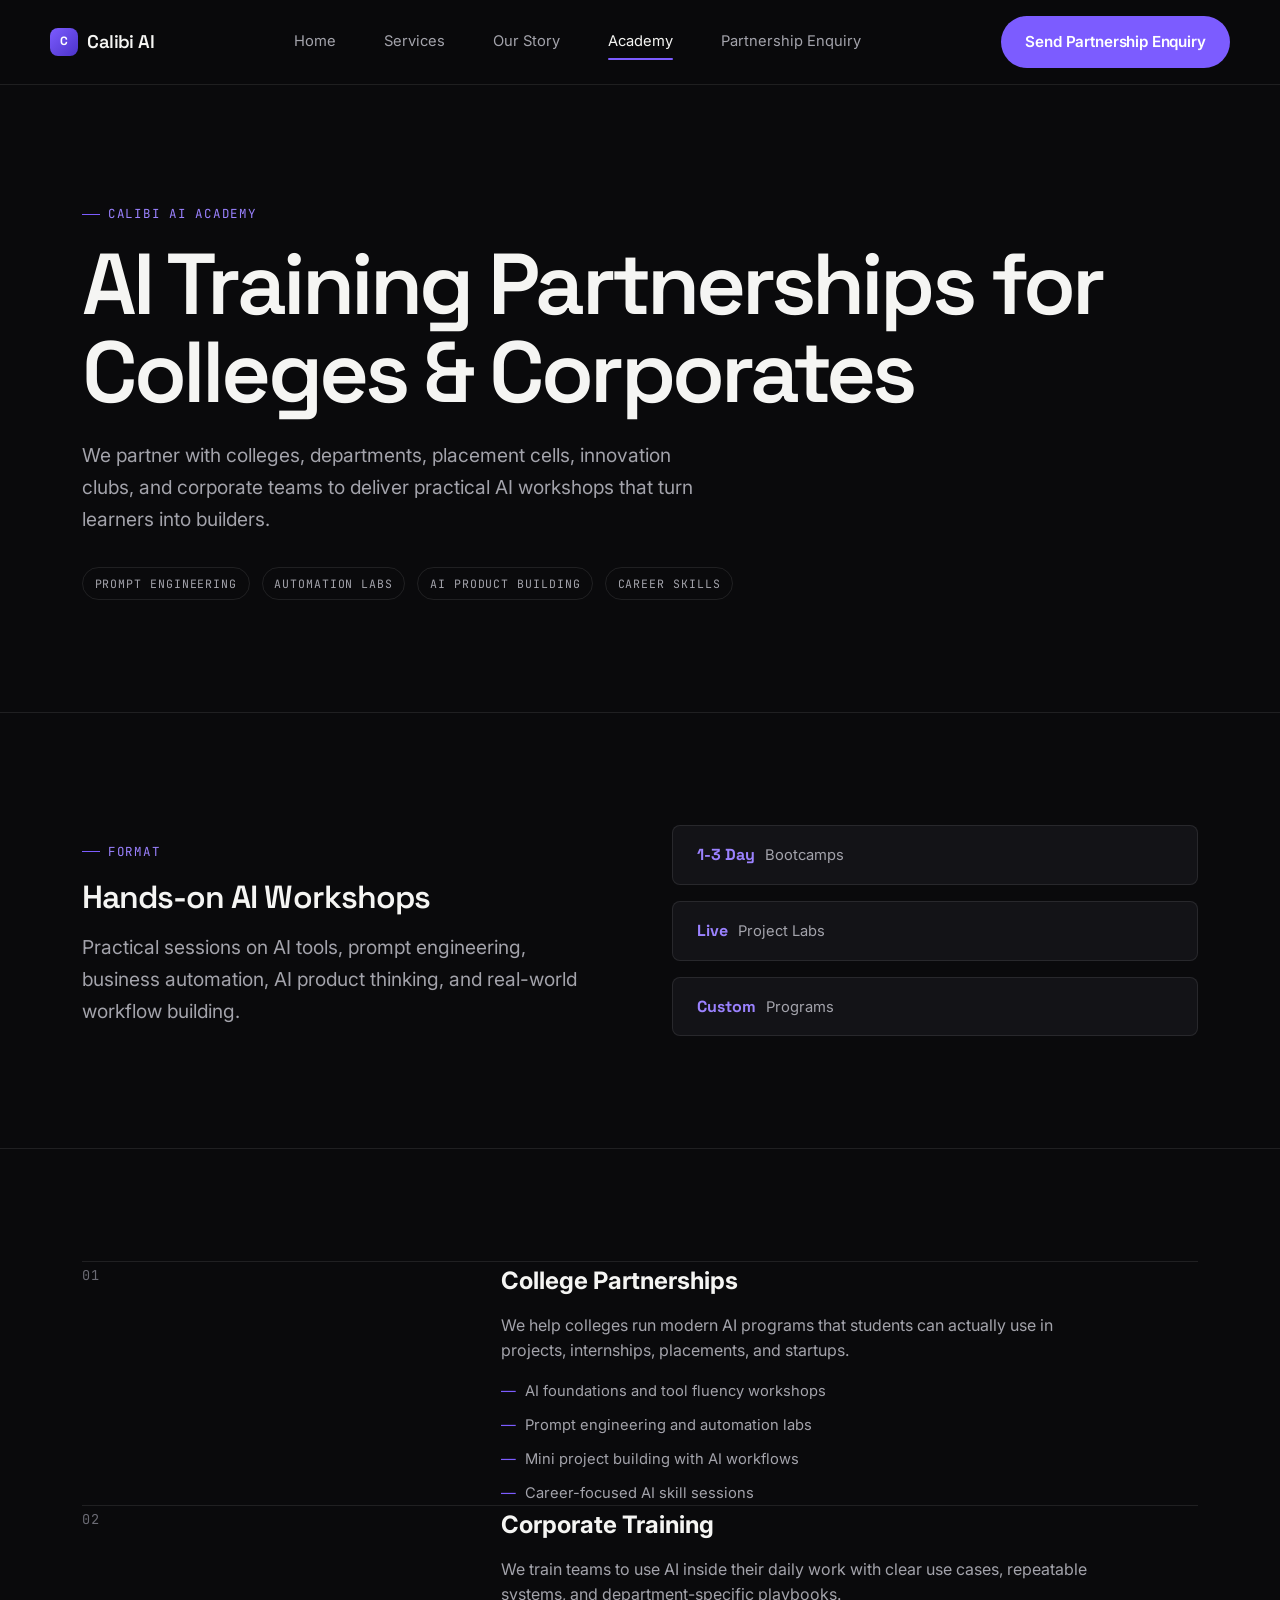
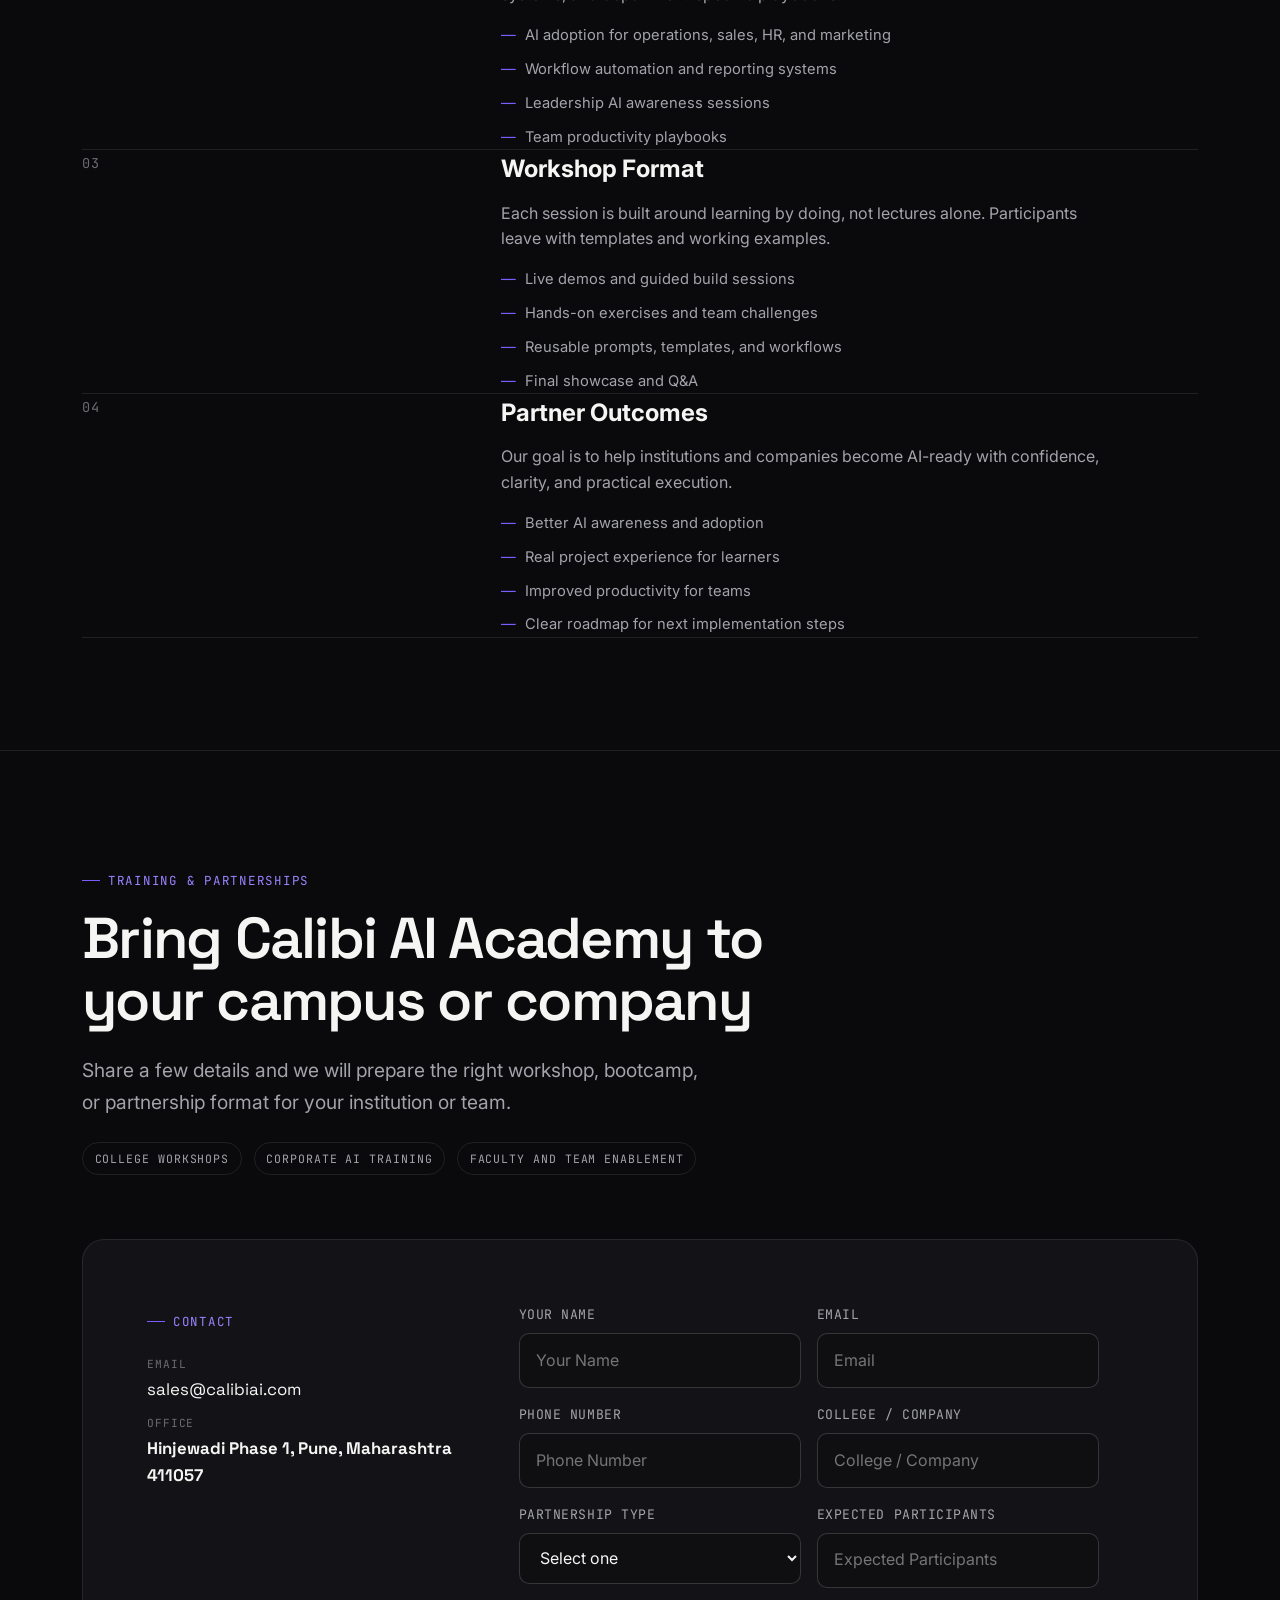
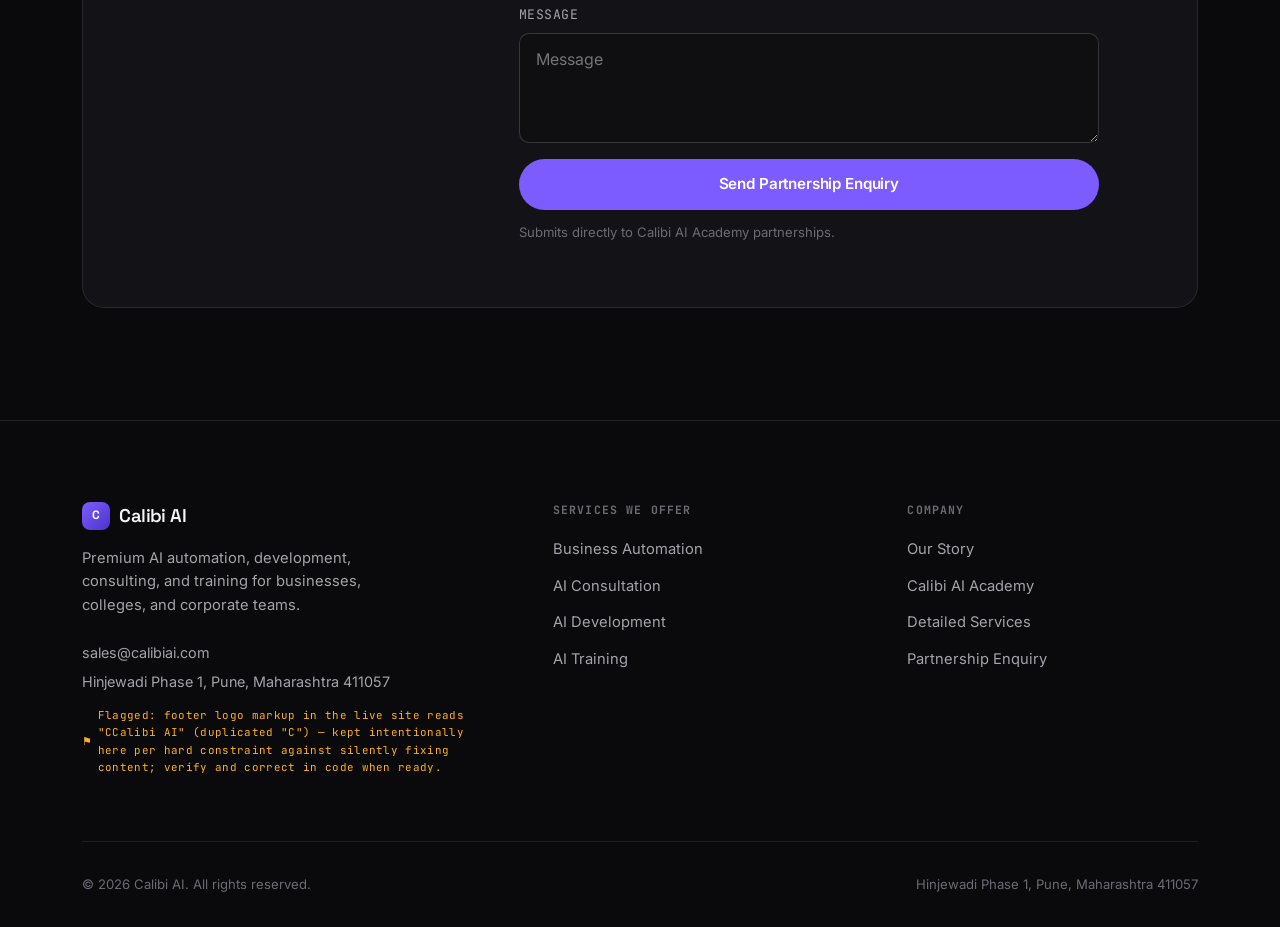
==== academy.html @ f29c5b3b "Redesign Calibi AI theme/UI (editorial 360labs-style visual system) - Full visual redesign across Ho" ====
<!DOCTYPE html>
<html lang="en">
<head>
<meta charset="UTF-8" />
<meta name="viewport" content="width=device-width, initial-scale=1.0" />
<title>Calibi AI Academy - AI Training &amp; Workshops</title>
<link rel="preconnect" href="https://fonts.googleapis.com">
<link href="https://fonts.googleapis.com/css2?family=Space+Grotesk:wght@500;600;700&family=Inter:wght@400;500;600;700&family=JetBrains+Mono:wght@400;500&display=swap" rel="stylesheet">
<link rel="stylesheet" href="assets/css/style.css" />
</head>
<body>

<header class="navbar">
  <div class="container navbar__inner">
    <a href="index.html" class="logo"><span class="logo__mark">C</span>Calibi AI</a>
    <nav class="nav-links">
      <a href="index.html">Home</a>
      <a href="services.html">Services</a>
      <a href="story.html">Our Story</a>
      <a href="academy.html" class="is-active">Academy</a>
      <a href="academy.html#academy-contact">Partnership Enquiry</a>
    </nav>
    <div class="navbar__actions">
      <a href="#academy-contact" class="btn btn-primary">Send Partnership Enquiry</a>
      <button class="nav-toggle" aria-label="Toggle menu"><span></span></button>
    </div>
  </div>
</header>

<main>

  <section class="hero container">
    <div class="eyebrow">Calibi AI Academy</div>
    <h1 class="display-xl reveal">AI Training Partnerships for Colleges &amp; Corporates</h1>
    <p class="lede hero__sub reveal">We partner with colleges, departments, placement cells, innovation clubs, and corporate teams to deliver practical AI workshops that turn learners into builders.</p>

    <div class="chip-row reveal" style="margin-top: var(--space-6);">
      <span class="chip">Prompt Engineering</span>
      <span class="chip">Automation Labs</span>
      <span class="chip">AI Product Building</span>
      <span class="chip">Career Skills</span>
    </div>
  </section>

  <section class="section section-border-top">
    <div class="container">
      <div class="workshop-feature reveal">
        <div>
          <div class="eyebrow">Format</div>
          <h2 class="display-md">Hands-on AI Workshops</h2>
          <p class="lede" style="margin-top: var(--space-4);">Practical sessions on AI tools, prompt engineering, business automation, AI product thinking, and real-world workflow building.</p>
        </div>
        <div class="format-chip-row">
          <div class="format-chip"><strong>1-3 Day</strong><span>Bootcamps</span></div>
          <div class="format-chip"><strong>Live</strong><span>Project Labs</span></div>
          <div class="format-chip"><strong>Custom</strong><span>Programs</span></div>
        </div>
      </div>
    </div>
  </section>

  <section class="section section-border-top">
    <div class="container">

      <div class="academy-section reveal">
        <div>
          <span class="num-label">01</span>
        </div>
        <div>
          <h3>College Partnerships</h3>
          <p class="intro">We help colleges run modern AI programs that students can actually use in projects, internships, placements, and startups.</p>
          <ul>
            <li>AI foundations and tool fluency workshops</li>
            <li>Prompt engineering and automation labs</li>
            <li>Mini project building with AI workflows</li>
            <li>Career-focused AI skill sessions</li>
          </ul>
        </div>
      </div>

      <div class="academy-section reveal">
        <div>
          <span class="num-label">02</span>
        </div>
        <div>
          <h3>Corporate Training</h3>
          <p class="intro">We train teams to use AI inside their daily work with clear use cases, repeatable systems, and department-specific playbooks.</p>
          <ul>
            <li>AI adoption for operations, sales, HR, and marketing</li>
            <li>Workflow automation and reporting systems</li>
            <li>Leadership AI awareness sessions</li>
            <li>Team productivity playbooks</li>
          </ul>
        </div>
      </div>

      <div class="academy-section reveal">
        <div>
          <span class="num-label">03</span>
        </div>
        <div>
          <h3>Workshop Format</h3>
          <p class="intro">Each session is built around learning by doing, not lectures alone. Participants leave with templates and working examples.</p>
          <ul>
            <li>Live demos and guided build sessions</li>
            <li>Hands-on exercises and team challenges</li>
            <li>Reusable prompts, templates, and workflows</li>
            <li>Final showcase and Q&amp;A</li>
          </ul>
        </div>
      </div>

      <div class="academy-section reveal">
        <div>
          <span class="num-label">04</span>
        </div>
        <div>
          <h3>Partner Outcomes</h3>
          <p class="intro">Our goal is to help institutions and companies become AI-ready with confidence, clarity, and practical execution.</p>
          <ul>
            <li>Better AI awareness and adoption</li>
            <li>Real project experience for learners</li>
            <li>Improved productivity for teams</li>
            <li>Clear roadmap for next implementation steps</li>
          </ul>
        </div>
      </div>

    </div>
  </section>

  <section class="section section-border-top" id="academy-contact">
    <div class="container">
      <div class="section-head reveal">
        <div class="eyebrow">Training &amp; Partnerships</div>
        <h2 class="display-lg">Bring Calibi AI Academy to your campus or company</h2>
        <p class="lede">Share a few details and we will prepare the right workshop, bootcamp, or partnership format for your institution or team.</p>
        <div class="chip-row" style="margin-top: var(--space-5);">
          <span class="chip">College workshops</span>
          <span class="chip">Corporate AI training</span>
          <span class="chip">Faculty and team enablement</span>
        </div>
      </div>

      <div class="academy-cta reveal">
        <div class="academy-cta__info">
          <div class="eyebrow" style="margin-bottom: 0;">Contact</div>
          <div class="contact-line">
            <div>
              <span class="label">Email</span>
              <a href="mailto:sales@calibiai.com">sales@calibiai.com</a>
            </div>
            <div>
              <span class="label">Office</span>
              <strong>Hinjewadi Phase 1, Pune, Maharashtra 411057</strong>
            </div>
          </div>
        </div>

        <form class="academy-form" onsubmit="return false;">
          <div class="form-grid">
            <div class="form-field">
              <label for="af-name">Your Name</label>
              <input id="af-name" type="text" name="name" placeholder="Your Name" required />
            </div>
            <div class="form-field">
              <label for="af-email">Email</label>
              <input id="af-email" type="email" name="email" placeholder="Email" required />
            </div>
          </div>
          <div class="form-grid">
            <div class="form-field">
              <label for="af-phone">Phone Number</label>
              <input id="af-phone" type="tel" name="phone" placeholder="Phone Number" />
            </div>
            <div class="form-field">
              <label for="af-org">College / Company</label>
              <input id="af-org" type="text" name="organization" placeholder="College / Company" />
            </div>
          </div>
          <div class="form-grid">
            <div class="form-field">
              <label for="af-type">Partnership Type</label>
              <select id="af-type" name="partnership_type">
                <option value="">Select one</option>
                <option value="college_ai_workshop">College AI Workshop</option>
                <option value="corporate_ai_training">Corporate AI Training</option>
                <option value="bootcamp_partnership">Bootcamp Partnership</option>
                <option value="custom_ai_program">Custom AI Program</option>
              </select>
            </div>
            <div class="form-field">
              <label for="af-participants">Expected Participants</label>
              <input id="af-participants" type="text" name="expected_participants" placeholder="Expected Participants" />
            </div>
          </div>
          <div class="form-field">
            <label for="af-message">Message</label>
            <textarea id="af-message" name="message" placeholder="Message"></textarea>
          </div>

          <button type="submit" class="btn btn-primary btn-block">Send Partnership Enquiry</button>
          <p class="form-helper">Submits directly to Calibi AI Academy partnerships.</p>
        </form>
      </div>
    </div>
  </section>

</main>

<footer class="site-footer">
  <div class="container">
    <div class="footer-grid">
      <div class="footer-brand">
        <a href="index.html" class="logo"><span class="logo__mark">C</span>Calibi AI</a>
        <p>Premium AI automation, development, consulting, and training for businesses, colleges, and corporate teams.</p>
        <a class="contact-item" href="mailto:sales@calibiai.com">sales@calibiai.com</a>
        <span class="contact-item">Hinjewadi Phase 1, Pune, Maharashtra 411057</span>
        <div class="editorial-flag">Flagged: footer logo markup in the live site reads "CCalibi AI" (duplicated "C") — kept intentionally here per hard constraint against silently fixing content; verify and correct in code when ready.</div>
      </div>

      <div class="footer-col">
        <h4>Services We Offer</h4>
        <ul>
          <li><a href="services.html">Business Automation</a></li>
          <li><a href="services.html">AI Consultation</a></li>
          <li><a href="services.html">AI Development</a></li>
          <li><a href="academy.html">AI Training</a></li>
        </ul>
      </div>

      <div class="footer-col">
        <h4>Company</h4>
        <ul>
          <li><a href="story.html">Our Story</a></li>
          <li><a href="academy.html">Calibi AI Academy</a></li>
          <li><a href="services.html">Detailed Services</a></li>
          <li><a href="academy.html#academy-contact">Partnership Enquiry</a></li>
        </ul>
      </div>
    </div>

    <div class="footer-bottom">
      <span>© 2026 Calibi AI. All rights reserved.</span>
      <span>Hinjewadi Phase 1, Pune, Maharashtra 411057</span>
    </div>
  </div>
</footer>

<script src="assets/js/main.js"></script>
</body>
</html>
---- assets/css/style.css ----
/* =====================================================================
   CALIBI AI — DESIGN SYSTEM
   Editorial / numbered-label / mono-tag theme inspired by 360labs.ai
   Palette: near-black neutral base + ONE accent (electric violet)
   ===================================================================== */

/* ---------- Design tokens ---------- */
:root {
  /* Neutral base */
  --bg: #0a0a0c;
  --bg-soft: #0f0f12;
  --surface: #131317;
  --surface-2: #17171c;
  --border: rgba(255, 255, 255, 0.09);
  --border-strong: rgba(255, 255, 255, 0.16);

  --text: #f5f5f3;
  --text-dim: #a3a3ab;
  --text-faint: #6b6b74;

  /* Single accent, used sparingly */
  --accent: #7c5cff;
  --accent-strong: #9b82ff;
  --accent-soft: rgba(124, 92, 255, 0.14);
  --accent-ring: rgba(124, 92, 255, 0.35);

  --danger-flag: #ffb020; /* used ONLY for editorial "flag" notices, not brand UI */

  /* Type */
  --font-display: "Space Grotesk", "Inter", system-ui, sans-serif;
  --font-body: "Inter", system-ui, -apple-system, sans-serif;
  --font-mono: "JetBrains Mono", "SFMono-Regular", Menlo, monospace;

  --fs-display-xl: clamp(2.6rem, 3.2rem + 3vw, 5.4rem);
  --fs-display-lg: clamp(2.1rem, 2rem + 2.4vw, 3.6rem);
  --fs-display-md: clamp(1.5rem, 1.4rem + 1vw, 2rem);
  --fs-lg: 1.2rem;
  --fs-body: 1rem;
  --fs-sm: 0.9rem;
  --fs-xs: 0.78rem;

  --tracking-tight: -0.03em;
  --tracking-tighter: -0.045em;

  /* Spacing */
  --space-1: 0.25rem;
  --space-2: 0.5rem;
  --space-3: 0.75rem;
  --space-4: 1rem;
  --space-5: 1.5rem;
  --space-6: 2rem;
  --space-8: 3rem;
  --space-10: 4rem;
  --space-12: 5rem;
  --space-16: 7rem;

  --radius-sm: 8px;
  --radius-md: 14px;
  --radius-lg: 22px;

  --container: 1180px;

  --ease: cubic-bezier(0.16, 1, 0.3, 1);
}

/* ---------- Reset ---------- */
*, *::before, *::after { box-sizing: border-box; }
html { scroll-behavior: smooth; }
body {
  margin: 0;
  background: var(--bg);
  color: var(--text);
  font-family: var(--font-body);
  font-size: var(--fs-body);
  line-height: 1.6;
  -webkit-font-smoothing: antialiased;
  overflow-x: hidden;
}
img { max-width: 100%; display: block; }
a { color: inherit; text-decoration: none; }
ul { margin: 0; padding: 0; list-style: none; }
h1, h2, h3, h4, p { margin: 0; }
button { font: inherit; cursor: pointer; background: none; border: none; color: inherit; }
input, select, textarea { font: inherit; color: inherit; }

/* subtle background grid texture, restrained */
body {
  background-image:
    radial-gradient(ellipse 900px 500px at 50% -10%, rgba(124, 92, 255, 0.10), transparent 60%),
    linear-gradient(var(--bg), var(--bg));
  background-repeat: no-repeat;
}

::selection { background: var(--accent); color: #fff; }

/* ---------- Layout helpers ---------- */
.container {
  max-width: var(--container);
  margin: 0 auto;
  padding: 0 var(--space-6);
}
@media (max-width: 640px) {
  .container { padding: 0 var(--space-4); }
}

.section { padding: var(--space-16) 0; position: relative; }
.section--tight { padding: var(--space-12) 0; }
.section-border-top { border-top: 1px solid var(--border); }

.section-head { max-width: 720px; margin-bottom: var(--space-10); }
.section-head--center { margin-left: auto; margin-right: auto; text-align: center; }

.eyebrow {
  display: inline-flex;
  align-items: center;
  gap: var(--space-2);
  font-family: var(--font-mono);
  font-size: var(--fs-xs);
  text-transform: uppercase;
  letter-spacing: 0.14em;
  color: var(--accent-strong);
  margin-bottom: var(--space-4);
}
.eyebrow::before {
  content: "";
  width: 18px;
  height: 1px;
  background: var(--accent);
  display: inline-block;
}

h1.display, .display-xl {
  font-family: var(--font-display);
  font-weight: 600;
  font-size: var(--fs-display-xl);
  line-height: 1.02;
  letter-spacing: var(--tracking-tighter);
}
h2.display, .display-lg {
  font-family: var(--font-display);
  font-weight: 600;
  font-size: var(--fs-display-lg);
  line-height: 1.08;
  letter-spacing: var(--tracking-tight);
}
h3.display-md, .display-md {
  font-family: var(--font-display);
  font-weight: 600;
  font-size: var(--fs-display-md);
  line-height: 1.2;
  letter-spacing: var(--tracking-tight);
}
.lede {
  font-size: var(--fs-lg);
  color: var(--text-dim);
  margin-top: var(--space-5);
  max-width: 620px;
  line-height: 1.65;
}

/* ---------- Tag pills (uppercase mono, 360Labs-style) ---------- */
.pill {
  display: inline-flex;
  align-items: center;
  gap: var(--space-2);
  font-family: var(--font-mono);
  font-size: 0.72rem;
  letter-spacing: 0.1em;
  text-transform: uppercase;
  color: var(--text-dim);
  border: 1px solid var(--border-strong);
  background: var(--surface);
  padding: 0.4em 0.8em;
  border-radius: 999px;
  white-space: nowrap;
}
.pill--accent { color: var(--accent-strong); border-color: var(--accent-ring); background: var(--accent-soft); }

.chip-row { display: flex; flex-wrap: wrap; gap: var(--space-3); }
.chip {
  font-family: var(--font-mono);
  font-size: 0.72rem;
  text-transform: uppercase;
  letter-spacing: 0.08em;
  color: var(--text-dim);
  border: 1px solid var(--border);
  border-radius: 999px;
  padding: 0.55em 1em;
}

/* status badge, 360Labs "live" / "development" style — reused for availability & outcomes */
.status {
  display: inline-flex;
  align-items: center;
  gap: 0.4em;
  font-family: var(--font-mono);
  font-size: 0.68rem;
  text-transform: uppercase;
  letter-spacing: 0.1em;
  color: var(--text-dim);
}
.status::before {
  content: "";
  width: 6px;
  height: 6px;
  border-radius: 50%;
  background: var(--accent);
  box-shadow: 0 0 0 3px var(--accent-soft);
}

/* numbered labels 01 / 02 / 03 */
.num-label {
  font-family: var(--font-mono);
  font-size: 0.85rem;
  letter-spacing: 0.06em;
  color: var(--text-faint);
}
.num-big {
  font-family: var(--font-display);
  font-size: clamp(2.4rem, 2rem + 2vw, 3.6rem);
  font-weight: 600;
  color: transparent;
  -webkit-text-stroke: 1.5px var(--border-strong);
  line-height: 1;
}

/* ---------- Buttons ---------- */
.btn {
  display: inline-flex;
  align-items: center;
  justify-content: center;
  gap: var(--space-2);
  padding: 0.9em 1.6em;
  border-radius: 999px;
  font-weight: 600;
  font-size: 0.95rem;
  letter-spacing: -0.01em;
  transition: transform 0.25s var(--ease), background 0.25s var(--ease), border-color 0.25s var(--ease), color 0.25s var(--ease);
  white-space: nowrap;
}
.btn-primary {
  background: var(--accent);
  color: #ffffff;
}
.btn-primary:hover { background: var(--accent-strong); transform: translateY(-2px); }
.btn-secondary {
  background: transparent;
  color: var(--text);
  border: 1px solid var(--border-strong);
}
.btn-secondary:hover { border-color: var(--accent); color: var(--accent-strong); transform: translateY(-2px); }
.btn-ghost { color: var(--accent-strong); font-size: 0.9rem; }
.btn-ghost:hover { color: var(--accent); }
.btn-block { width: 100%; }
.btn-row { display: flex; flex-wrap: wrap; gap: var(--space-4); align-items: center; }

/* ---------- Navigation ---------- */
.navbar {
  position: sticky;
  top: 0;
  z-index: 100;
  background: rgba(10, 10, 12, 0.72);
  backdrop-filter: blur(14px) saturate(140%);
  border-bottom: 1px solid var(--border);
}
.navbar__inner {
  display: flex;
  align-items: center;
  justify-content: space-between;
  padding: var(--space-4) 0;
}
.logo {
  font-family: var(--font-display);
  font-weight: 600;
  font-size: 1.15rem;
  letter-spacing: var(--tracking-tight);
  display: flex;
  align-items: center;
  gap: 0.5em;
}
.logo__mark {
  width: 28px;
  height: 28px;
  border-radius: 8px;
  background: linear-gradient(135deg, var(--accent), #4c33c9);
  display: inline-flex;
  align-items: center;
  justify-content: center;
  font-size: 0.75rem;
  color: #fff;
  font-weight: 700;
}
.nav-links {
  display: flex;
  align-items: center;
  gap: var(--space-8);
}
.nav-links a {
  font-size: 0.92rem;
  color: var(--text-dim);
  transition: color 0.2s var(--ease);
  position: relative;
}
.nav-links a:hover, .nav-links a.is-active { color: var(--text); }
.nav-links a.is-active::after {
  content: "";
  position: absolute;
  left: 0; right: 0; bottom: -6px;
  height: 2px;
  background: var(--accent);
  border-radius: 2px;
}
.navbar__actions { display: flex; align-items: center; gap: var(--space-5); }
.nav-toggle {
  display: none;
  width: 40px; height: 40px;
  border: 1px solid var(--border-strong);
  border-radius: 10px;
  align-items: center;
  justify-content: center;
}
.nav-toggle span {
  display: block;
  width: 16px; height: 1.5px;
  background: var(--text);
  position: relative;
}
.nav-toggle span::before, .nav-toggle span::after {
  content: "";
  position: absolute;
  left: 0;
  width: 16px; height: 1.5px;
  background: var(--text);
}
.nav-toggle span::before { top: -5px; }
.nav-toggle span::after { top: 5px; }

@media (max-width: 860px) {
  .nav-links { position: fixed; inset: 64px 0 0 0; flex-direction: column; justify-content: flex-start; padding: var(--space-10) var(--space-6); background: var(--bg); gap: var(--space-6); transform: translateY(-8px); opacity: 0; pointer-events: none; transition: opacity 0.25s var(--ease), transform 0.25s var(--ease); }
  .nav-links a { font-size: 1.4rem; color: var(--text); }
  body.nav-open .nav-links { opacity: 1; pointer-events: auto; transform: translateY(0); }
  .nav-toggle { display: inline-flex; }
  .navbar__actions .btn-primary { padding: 0.7em 1.1em; font-size: 0.85rem; }
}

/* ---------- Trust bar ---------- */
.trust-bar {
  display: flex;
  flex-wrap: wrap;
  align-items: center;
  gap: var(--space-8);
  padding-top: var(--space-8);
  margin-top: var(--space-8);
  border-top: 1px solid var(--border);
}
.trust-bar__label {
  font-family: var(--font-mono);
  font-size: var(--fs-xs);
  letter-spacing: 0.14em;
  text-transform: uppercase;
  color: var(--text-faint);
}
.trust-bar__logos { display: flex; flex-wrap: wrap; gap: var(--space-8); }
.trust-bar__logos span {
  font-family: var(--font-display);
  font-weight: 600;
  font-size: 1.05rem;
  color: var(--text-dim);
  letter-spacing: var(--tracking-tight);
}

/* ---------- Hero ---------- */
.hero { padding-top: var(--space-16); padding-bottom: var(--space-16); }
.hero__cta { margin-top: var(--space-8); }
.hero__sub { max-width: 640px; }

/* ---------- Grid ---------- */
.grid { display: grid; gap: var(--space-6); }
.grid-2 { grid-template-columns: repeat(2, 1fr); }
.grid-3 { grid-template-columns: repeat(3, 1fr); }
.grid-4 { grid-template-columns: repeat(4, 1fr); }
@media (max-width: 960px) { .grid-3, .grid-4 { grid-template-columns: repeat(2, 1fr); } }
@media (max-width: 640px) { .grid-2, .grid-3, .grid-4 { grid-template-columns: 1fr; } }

/* ---------- Cards ---------- */
.card {
  background: var(--surface);
  border: 1px solid var(--border);
  border-radius: var(--radius-md);
  padding: var(--space-6);
  transition: border-color 0.3s var(--ease), transform 0.3s var(--ease), background 0.3s var(--ease);
}
.card:hover { border-color: var(--border-strong); transform: translateY(-4px); background: var(--surface-2); }

/* Service card */
.service-card {
  position: relative;
  display: flex;
  flex-direction: column;
  gap: var(--space-4);
}
.service-card__top { display: flex; align-items: flex-start; justify-content: space-between; gap: var(--space-3); }
.service-card__index { font-family: var(--font-mono); font-size: 0.8rem; color: var(--text-faint); }
.service-card__icon {
  width: 44px; height: 44px;
  border-radius: 12px;
  display: flex; align-items: center; justify-content: center;
  background: var(--accent-soft);
  color: var(--accent-strong);
  margin-bottom: var(--space-2);
}
.service-card__icon svg { width: 22px; height: 22px; }
.service-card h3 { font-size: 1.3rem; }
.service-card p.desc { color: var(--text-dim); font-size: 0.95rem; }
.service-card__features { display: flex; flex-direction: column; gap: 0.5em; margin-top: var(--space-2); }
.service-card__features li {
  font-size: 0.88rem;
  color: var(--text-dim);
  display: flex;
  align-items: center;
  gap: 0.6em;
}
.service-card__features li::before {
  content: "";
  width: 5px; height: 5px;
  border-radius: 50%;
  background: var(--accent);
  flex: none;
}
.service-card__stat {
  margin-top: auto;
  padding-top: var(--space-4);
  border-top: 1px solid var(--border);
  font-family: var(--font-display);
  font-weight: 600;
  font-size: 1.05rem;
  color: var(--text);
}
.stat-number { color: var(--accent-strong); font-variant-numeric: tabular-nums; }

/* Case study card */
.case-card {
  min-width: 340px;
  scroll-snap-align: start;
  display: flex;
  flex-direction: column;
  gap: var(--space-5);
}
.case-card__head { display: flex; align-items: flex-start; justify-content: space-between; gap: var(--space-3); }
.case-card__meta h3 { font-size: 1.3rem; margin-bottom: 0.3em; }
.case-card__meta .industry { color: var(--text-dim); font-size: 0.9rem; }
.case-card__block { display: flex; flex-direction: column; gap: 0.3em; }
.case-card__block .label {
  font-family: var(--font-mono);
  font-size: 0.68rem;
  letter-spacing: 0.1em;
  color: var(--text-faint);
}
.case-card__block p { font-size: 0.92rem; color: var(--text-dim); }
.case-card__quote {
  font-family: var(--font-display);
  font-size: 1.05rem;
  line-height: 1.5;
  color: var(--text);
  border-left: 2px solid var(--accent);
  padding-left: var(--space-4);
}
.case-card__author { font-size: 0.85rem; color: var(--text-dim); }
.case-card__metrics { display: grid; grid-template-columns: repeat(3, 1fr); gap: var(--space-3); margin-top: var(--space-2); }
.metric { border-top: 1px solid var(--border); padding-top: var(--space-3); }
.metric .m-label { font-family: var(--font-mono); font-size: 0.65rem; letter-spacing: 0.08em; text-transform: uppercase; color: var(--text-faint); display: block; margin-bottom: 0.5em; }
.metric .m-values { display: flex; align-items: baseline; gap: 0.5em; font-size: 0.85rem; }
.metric .m-before { color: var(--text-faint); text-decoration: line-through; }
.metric .m-after { color: var(--accent-strong); font-weight: 600; font-family: var(--font-display); }

.case-card__footer { display: flex; align-items: center; justify-content: space-between; margin-top: auto; padding-top: var(--space-3); }

/* Carousel */
.carousel-wrap { position: relative; }
.carousel-track {
  display: flex;
  gap: var(--space-6);
  overflow-x: auto;
  scroll-snap-type: x mandatory;
  padding-bottom: var(--space-4);
  scrollbar-width: none;
}
.carousel-track::-webkit-scrollbar { display: none; }
.carousel-controls { display: flex; gap: var(--space-3); justify-content: flex-end; margin-top: var(--space-5); }
.carousel-btn {
  width: 44px; height: 44px;
  border-radius: 50%;
  border: 1px solid var(--border-strong);
  display: flex; align-items: center; justify-content: center;
  transition: border-color 0.25s var(--ease), color 0.25s var(--ease), transform 0.2s var(--ease);
  color: var(--text-dim);
}
.carousel-btn:hover { border-color: var(--accent); color: var(--accent-strong); transform: translateY(-2px); }
.carousel-btn svg { width: 18px; height: 18px; }

/* ---------- Process (numbered steps) ---------- */
.process-list { display: flex; flex-direction: column; }
.process-step {
  display: grid;
  grid-template-columns: 120px 1fr;
  gap: var(--space-8);
  padding: var(--space-10) 0;
  border-top: 1px solid var(--border);
}
.process-step:last-child { border-bottom: 1px solid var(--border); }
.process-step__num { font-family: var(--font-mono); }
.process-step__num .big { display: block; font-family: var(--font-display); font-size: 3rem; font-weight: 600; color: transparent; -webkit-text-stroke: 1.5px var(--border-strong); line-height: 1; }
.process-step__body h3 { font-size: 1.6rem; }
.process-step__subtitle { color: var(--accent-strong); font-size: 0.95rem; margin-top: 0.3em; font-family: var(--font-mono); text-transform: uppercase; letter-spacing: 0.06em; }
.process-step__desc { color: var(--text-dim); margin-top: var(--space-3); max-width: 620px; }
.process-step__bullets { margin-top: var(--space-4); display: flex; flex-direction: column; gap: 0.6em; max-width: 620px; }
.process-step__bullets li { color: var(--text-dim); font-size: 0.92rem; display: flex; gap: 0.6em; }
.process-step__bullets li::before { content: "—"; color: var(--accent); flex: none; }
.process-step__duration {
  margin-top: var(--space-5);
  display: inline-flex; align-items: center; gap: 0.5em;
  font-family: var(--font-mono); font-size: 0.78rem; letter-spacing: 0.06em; text-transform: uppercase;
  color: var(--text-faint);
}
.process-step__duration strong { color: var(--text); font-family: var(--font-body); text-transform: none; letter-spacing: normal; }

@media (max-width: 720px) {
  .process-step { grid-template-columns: 1fr; gap: var(--space-4); }
}

/* mini process (services page 3-step) */
.mini-process { display: grid; grid-template-columns: repeat(3, 1fr); gap: var(--space-6); }
@media (max-width: 780px) { .mini-process { grid-template-columns: 1fr; } }
.mini-step { border: 1px solid var(--border); border-radius: var(--radius-md); padding: var(--space-6); background: var(--surface); }
.mini-step .num-label { display: block; margin-bottom: var(--space-4); }
.mini-step h3 { font-size: 1.2rem; margin-bottom: var(--space-2); }
.mini-step p { color: var(--text-dim); font-size: 0.92rem; }

/* ---------- Consultation CTA block ---------- */
.cta-block {
  border: 1px solid var(--border);
  border-radius: var(--radius-lg);
  padding: var(--space-10);
  background: radial-gradient(ellipse 600px 300px at 20% 0%, var(--accent-soft), transparent 70%), var(--surface);
}
.cta-block__chips { display: grid; grid-template-columns: repeat(3, 1fr); gap: var(--space-5); margin-top: var(--space-8); }
@media (max-width: 780px) { .cta-block__chips { grid-template-columns: 1fr; } }
.cta-chip h3 { font-size: 1.05rem; margin-bottom: 0.3em; }
.cta-chip p { color: var(--text-dim); font-size: 0.9rem; }
.cta-block__expect { margin-top: var(--space-8); border-top: 1px solid var(--border); padding-top: var(--space-8); }
.cta-block__expect h4 { font-family: var(--font-mono); text-transform: uppercase; letter-spacing: 0.08em; font-size: 0.8rem; color: var(--text-faint); margin-bottom: var(--space-4); }
.cta-block__expect ul { display: flex; flex-direction: column; gap: 0.7em; }
.cta-block__expect li { color: var(--text-dim); display: flex; gap: 0.6em; font-size: 0.95rem; }
.cta-block__expect li::before { content: "→"; color: var(--accent); flex: none; }
.cta-block__action { margin-top: var(--space-8); display: flex; flex-direction: column; align-items: flex-start; gap: var(--space-3); }
.cta-block__microcopy { color: var(--text-faint); font-size: 0.85rem; }

/* ---------- Testimonials ---------- */
.testimonial-card {
  min-width: 360px;
  scroll-snap-align: start;
  display: flex;
  flex-direction: column;
  justify-content: space-between;
  gap: var(--space-6);
}
.testimonial-card p.quote { font-family: var(--font-display); font-size: 1.1rem; line-height: 1.55; }
.testimonial-card__foot { display: flex; align-items: center; gap: var(--space-3); }
.avatar-badge {
  width: 42px; height: 42px; border-radius: 50%;
  background: var(--accent-soft); color: var(--accent-strong);
  display: flex; align-items: center; justify-content: center;
  font-family: var(--font-mono); font-size: 0.8rem; font-weight: 700;
  border: 1px solid var(--accent-ring);
  flex: none;
}
.testimonial-card__name { font-weight: 600; font-size: 0.95rem; }
.testimonial-card__role { color: var(--text-dim); font-size: 0.85rem; }
.flag-note {
  margin-top: var(--space-3);
  font-family: var(--font-mono);
  font-size: 0.68rem;
  letter-spacing: 0.04em;
  color: var(--danger-flag);
  border: 1px dashed rgba(255, 176, 32, 0.4);
  border-radius: 8px;
  padding: 0.6em 0.8em;
  background: rgba(255, 176, 32, 0.06);
}

/* ---------- FAQ accordion ---------- */
.faq-list { border-top: 1px solid var(--border); }
.faq-item { border-bottom: 1px solid var(--border); }
.faq-item summary {
  list-style: none;
  cursor: pointer;
  display: flex;
  align-items: center;
  justify-content: space-between;
  gap: var(--space-4);
  padding: var(--space-6) 0;
  font-family: var(--font-display);
  font-size: 1.05rem;
  font-weight: 500;
}
.faq-item summary::-webkit-details-marker { display: none; }
.faq-item summary .q-index { font-family: var(--font-mono); color: var(--text-faint); font-size: 0.85rem; margin-right: var(--space-4); }
.faq-item summary .plus {
  width: 28px; height: 28px; border-radius: 50%;
  border: 1px solid var(--border-strong);
  display: flex; align-items: center; justify-content: center;
  flex: none;
  position: relative;
  transition: transform 0.3s var(--ease), border-color 0.3s var(--ease);
}
.faq-item summary .plus::before, .faq-item summary .plus::after {
  content: "";
  position: absolute;
  background: var(--text-dim);
}
.faq-item summary .plus::before { width: 10px; height: 1.4px; }
.faq-item summary .plus::after { width: 1.4px; height: 10px; }
.faq-item[open] summary .plus { transform: rotate(45deg); border-color: var(--accent); }
.faq-item[open] summary { color: var(--accent-strong); }
.faq-item__body { padding: 0 0 var(--space-6) 0; }
.faq-answer-placeholder {
  font-size: 0.9rem;
  color: var(--text-faint);
  border: 1px dashed var(--border-strong);
  border-radius: 10px;
  padding: var(--space-4);
  font-family: var(--font-mono);
}
.faq-closing { text-align: center; margin-top: var(--space-10); }
.faq-closing p { color: var(--text-dim); margin-bottom: var(--space-4); }

/* ---------- Story / value cards / bullets sections ---------- */
.story-section { display: grid; grid-template-columns: 0.9fr 1.4fr; gap: var(--space-10); padding: var(--space-10) 0; border-top: 1px solid var(--border); }
.story-section:last-of-type { border-bottom: 1px solid var(--border); }
@media (max-width: 860px) { .story-section { grid-template-columns: 1fr; gap: var(--space-5); } }
.story-section__head h2 { font-size: 1.9rem; }
.story-section__body p { color: var(--text-dim); max-width: 560px; margin-bottom: var(--space-5); }
.story-section__body ul { display: flex; flex-direction: column; gap: 0.7em; }
.story-section__body li { color: var(--text-dim); display: flex; gap: 0.7em; }
.story-section__body li::before { content: "—"; color: var(--accent); flex: none; }

.value-card { text-align: left; }
.value-card .num-label { display: block; margin-bottom: var(--space-4); }
.value-card h3 { font-size: 1.15rem; margin-bottom: var(--space-2); }
.value-card p { color: var(--text-dim); font-size: 0.92rem; }

/* ---------- Services page blocks ---------- */
.service-block { display: grid; grid-template-columns: 90px 1fr; gap: var(--space-6); padding: var(--space-10) 0; border-top: 1px solid var(--border); }
.service-block:last-of-type { border-bottom: 1px solid var(--border); }
@media (max-width: 780px) { .service-block { grid-template-columns: 1fr; gap: var(--space-4); } }
.service-block__num { font-family: var(--font-display); font-size: 2.4rem; font-weight: 600; color: transparent; -webkit-text-stroke: 1.5px var(--border-strong); }
.service-block h3 { font-size: 1.6rem; margin-bottom: var(--space-3); }
.service-block > div p.intro { color: var(--text-dim); max-width: 620px; margin-bottom: var(--space-5); }
.service-block__bullets { display: grid; grid-template-columns: repeat(2, 1fr); gap: 0.8em 1.5em; max-width: 720px; }
@media (max-width: 560px) { .service-block__bullets { grid-template-columns: 1fr; } }
.service-block__bullets li { color: var(--text-dim); font-size: 0.92rem; display: flex; gap: 0.6em; }
.service-block__bullets li::before { content: ""; width: 5px; height: 5px; margin-top: 0.5em; border-radius: 50%; background: var(--accent); flex: none; }

/* ---------- Academy page ---------- */
.workshop-feature { display: grid; grid-template-columns: 1fr 1fr; gap: var(--space-10); align-items: center; }
@media (max-width: 860px) { .workshop-feature { grid-template-columns: 1fr; } }
.format-chip-row { display: flex; flex-direction: column; gap: var(--space-4); }
.format-chip { border: 1px solid var(--border); border-radius: var(--radius-sm); padding: var(--space-4) var(--space-5); display: flex; align-items: baseline; gap: 0.6em; background: var(--surface); }
.format-chip strong { font-family: var(--font-display); color: var(--accent-strong); }
.format-chip span { color: var(--text-dim); font-size: 0.92rem; }

.academy-section { display: grid; grid-template-columns: 0.8fr 1.5fr; gap: var(--space-8); padding: var(--space-9) 0; border-top: 1px solid var(--border); }
.academy-section:last-of-type { border-bottom: 1px solid var(--border); }
@media (max-width: 860px) { .academy-section { grid-template-columns: 1fr; gap: var(--space-4); } }
.academy-section h3 { font-size: 1.5rem; }
.academy-section p.intro { color: var(--text-dim); max-width: 600px; margin: var(--space-3) 0 var(--space-4); }
.academy-section ul { display: flex; flex-direction: column; gap: 0.65em; max-width: 600px; }
.academy-section li { color: var(--text-dim); font-size: 0.92rem; display: flex; gap: 0.6em; }
.academy-section li::before { content: "—"; color: var(--accent); flex: none; }

/* Academy contact / form */
.academy-cta {
  border: 1px solid var(--border);
  border-radius: var(--radius-lg);
  padding: var(--space-10);
  background: var(--surface);
  display: grid;
  grid-template-columns: 0.9fr 1.3fr;
  gap: var(--space-10);
}
@media (max-width: 900px) { .academy-cta { grid-template-columns: 1fr; } }
.academy-cta__info .contact-line { margin-top: var(--space-5); display: flex; flex-direction: column; gap: var(--space-3); }
.academy-cta__info .contact-line span.label { font-family: var(--font-mono); text-transform: uppercase; font-size: 0.7rem; letter-spacing: 0.08em; color: var(--text-faint); display: block; margin-bottom: 0.2em; }
.academy-cta__info .contact-line a, .academy-cta__info .contact-line strong { font-family: var(--font-display); font-size: 1.05rem; }

.form-grid { display: grid; grid-template-columns: 1fr 1fr; gap: var(--space-4); }
@media (max-width: 640px) { .form-grid { grid-template-columns: 1fr; } }
.form-field { display: flex; flex-direction: column; gap: 0.5em; margin-bottom: var(--space-4); }
.form-field label { font-size: 0.82rem; color: var(--text-dim); font-family: var(--font-mono); text-transform: uppercase; letter-spacing: 0.04em; }
.form-field input, .form-field select, .form-field textarea {
  background: var(--bg-soft);
  border: 1px solid var(--border-strong);
  border-radius: 10px;
  padding: 0.85em 1em;
  color: var(--text);
  transition: border-color 0.2s var(--ease), box-shadow 0.2s var(--ease);
}
.form-field input:focus, .form-field select:focus, .form-field textarea:focus {
  outline: none;
  border-color: var(--accent);
  box-shadow: 0 0 0 3px var(--accent-soft);
}
.form-field textarea { resize: vertical; min-height: 110px; }
.form-helper { margin-top: var(--space-3); color: var(--text-faint); font-size: 0.82rem; }

/* ---------- Footer ---------- */
.site-footer { border-top: 1px solid var(--border); padding: var(--space-12) 0 var(--space-6); }
.footer-grid { display: grid; grid-template-columns: 1.4fr 1fr 1fr; gap: var(--space-10); }
@media (max-width: 780px) { .footer-grid { grid-template-columns: 1fr; gap: var(--space-8); } }
.footer-brand .logo { margin-bottom: var(--space-4); }
.footer-brand p { color: var(--text-dim); font-size: 0.92rem; max-width: 320px; margin-bottom: var(--space-5); }
.footer-brand .contact-item { display: block; color: var(--text-dim); font-size: 0.9rem; margin-bottom: 0.4em; }
.footer-col h4 { font-family: var(--font-mono); text-transform: uppercase; font-size: 0.72rem; letter-spacing: 0.1em; color: var(--text-faint); margin-bottom: var(--space-4); }
.footer-col ul { display: flex; flex-direction: column; gap: 0.7em; }
.footer-col a { color: var(--text-dim); font-size: 0.92rem; transition: color 0.2s var(--ease); }
.footer-col a:hover { color: var(--accent-strong); }
.footer-bottom {
  margin-top: var(--space-10);
  padding-top: var(--space-6);
  border-top: 1px solid var(--border);
  display: flex;
  flex-wrap: wrap;
  gap: var(--space-3);
  align-items: center;
  justify-content: space-between;
  color: var(--text-faint);
  font-size: 0.82rem;
}

/* editorial flag callouts, visible in the delivered redesign so mismatches
   documented in memory.txt stay transparent rather than silently fixed */
.editorial-flag {
  display: inline-flex;
  align-items: center;
  gap: 0.5em;
  margin-top: var(--space-2);
  font-family: var(--font-mono);
  font-size: 0.68rem;
  letter-spacing: 0.03em;
  color: var(--danger-flag);
}
.editorial-flag::before { content: "⚑"; }

/* ---------- Scroll reveal ---------- */
.reveal {
  opacity: 0;
  transform: translateY(18px);
  transition: opacity 0.7s var(--ease), transform 0.7s var(--ease);
}
.reveal.is-visible { opacity: 1; transform: translateY(0); }
.reveal-stagger > * { opacity: 0; transform: translateY(16px); transition: opacity 0.6s var(--ease), transform 0.6s var(--ease); }
.reveal-stagger.is-visible > * { opacity: 1; transform: translateY(0); }
.reveal-stagger.is-visible > *:nth-child(1) { transition-delay: 0.02s; }
.reveal-stagger.is-visible > *:nth-child(2) { transition-delay: 0.08s; }
.reveal-stagger.is-visible > *:nth-child(3) { transition-delay: 0.14s; }
.reveal-stagger.is-visible > *:nth-child(4) { transition-delay: 0.2s; }
.reveal-stagger.is-visible > *:nth-child(5) { transition-delay: 0.26s; }
.reveal-stagger.is-visible > *:nth-child(6) { transition-delay: 0.32s; }
.reveal-stagger.is-visible > *:nth-child(7) { transition-delay: 0.38s; }

@media (prefers-reduced-motion: reduce) {
  .reveal, .reveal-stagger > * { opacity: 1 !important; transform: none !important; transition: none !important; }
  html { scroll-behavior: auto; }
}

/* ---------- Misc ---------- */
.text-center { text-align: center; }
.mt-0 { margin-top: 0; }
.divider { height: 1px; background: var(--border); width: 100%; }
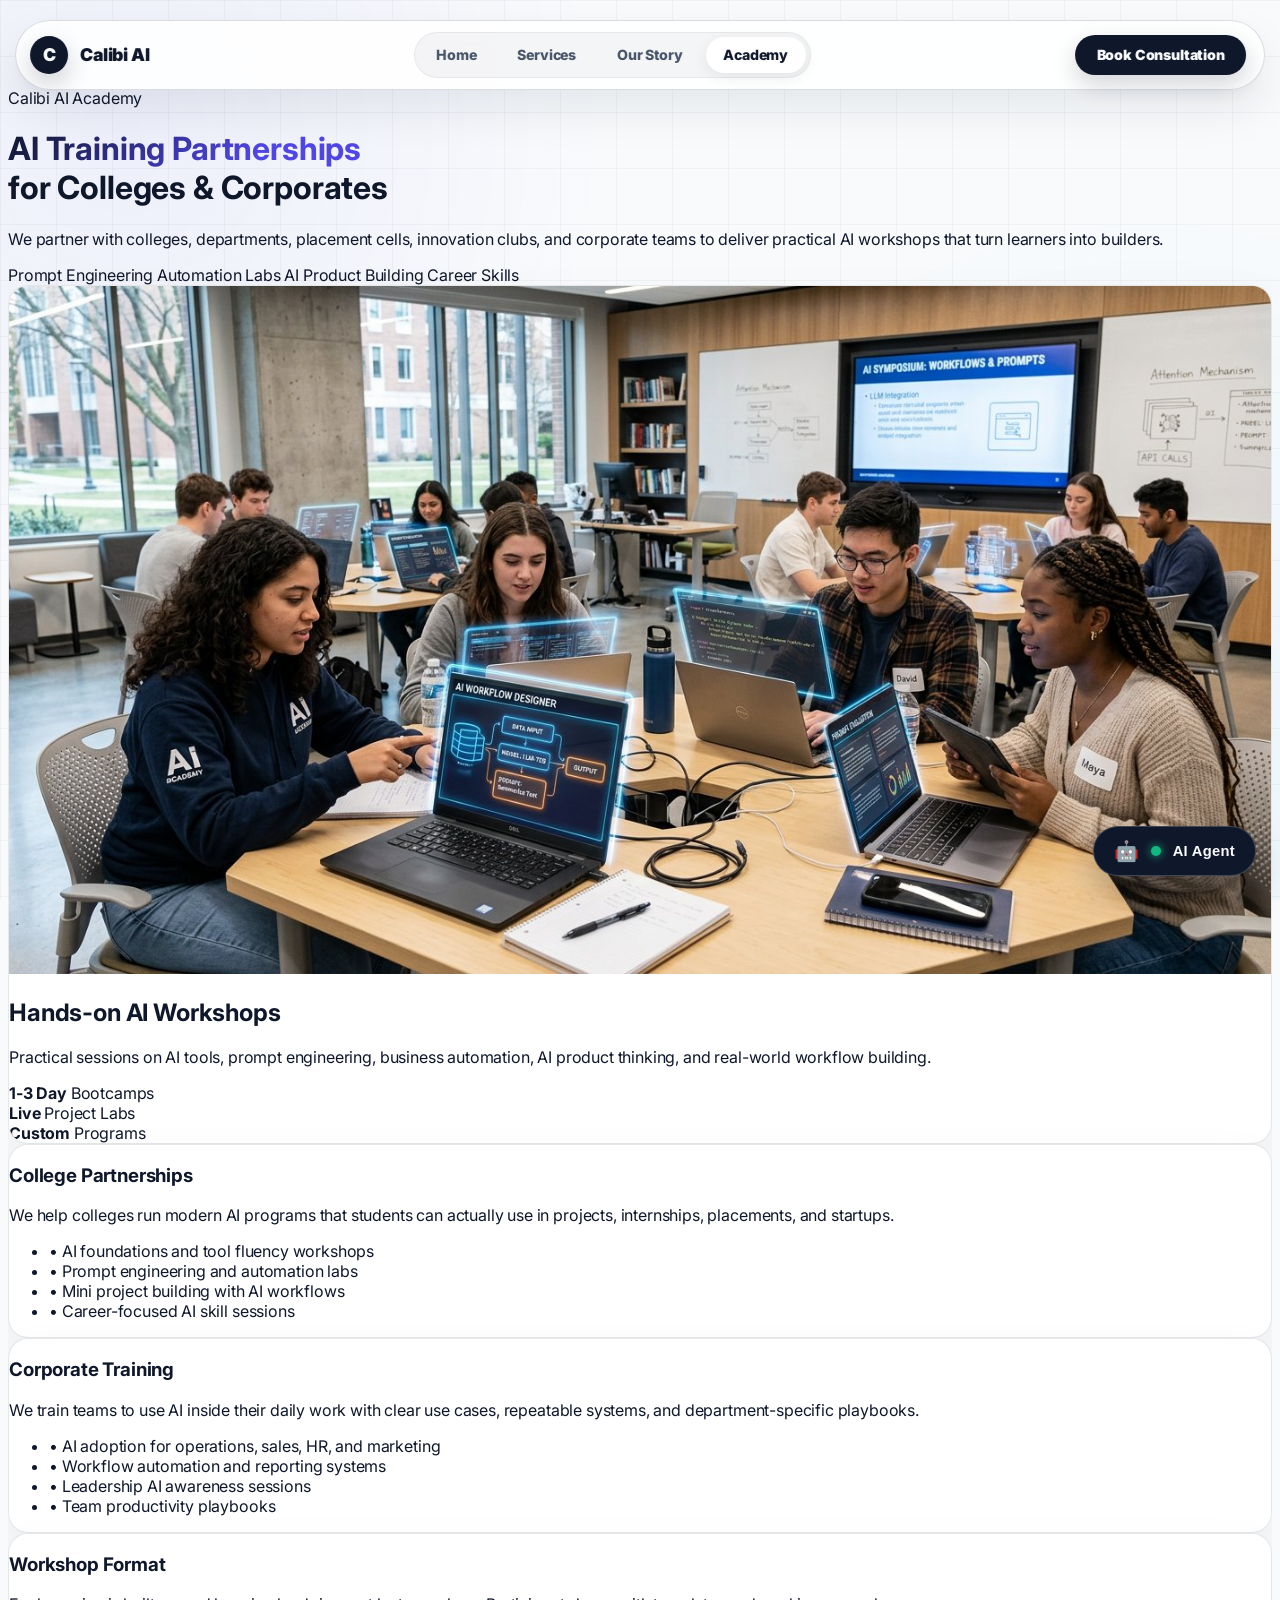
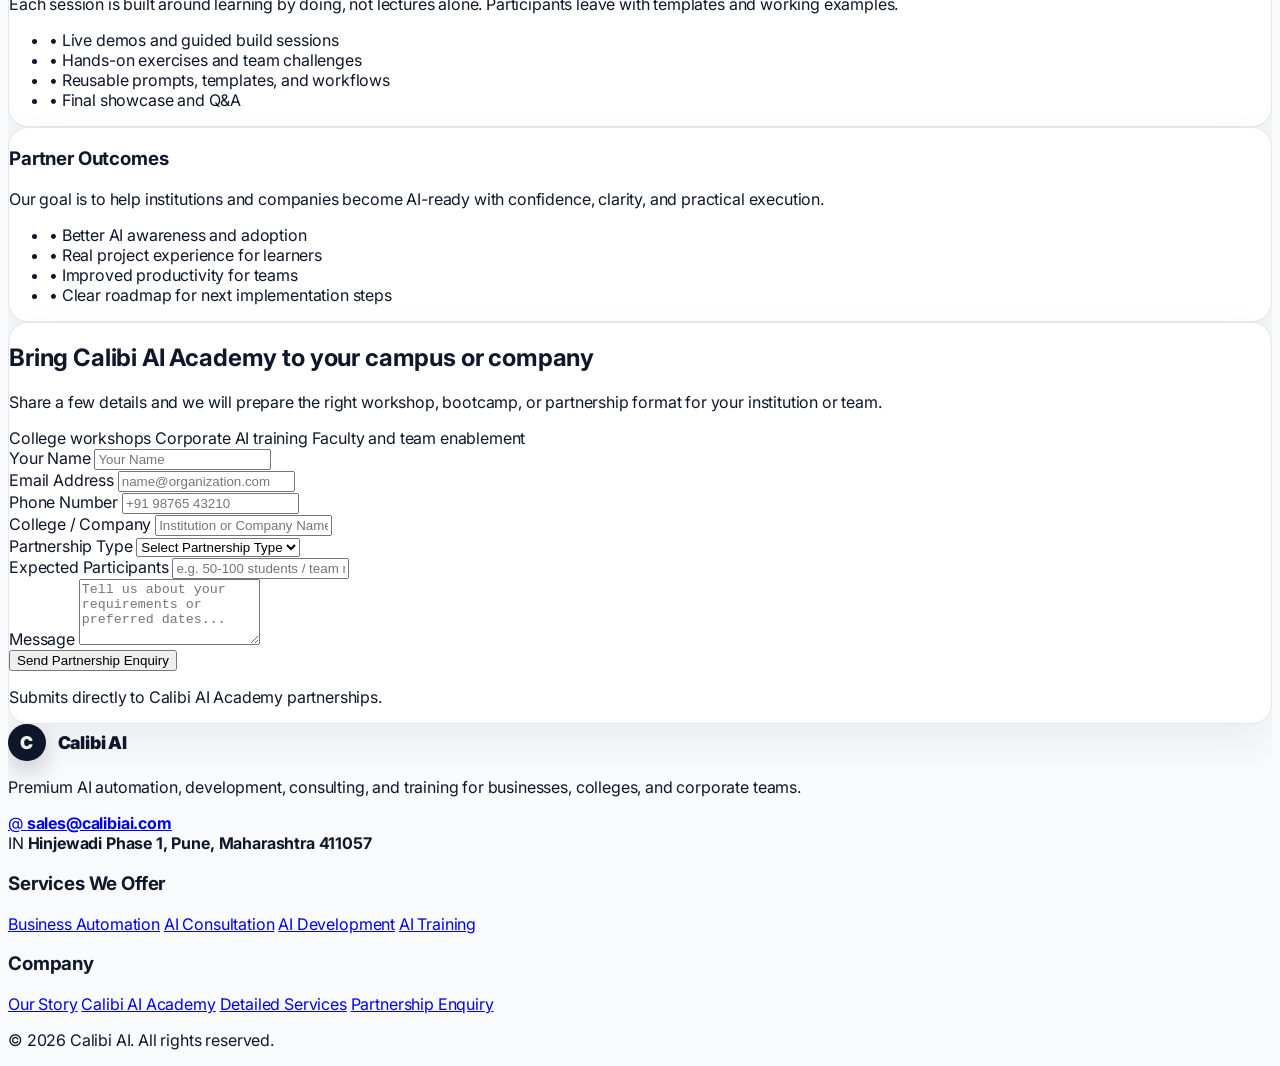
==== commit a233b999: "Complete structural and visual redesign of Calibi AI with bespoke Linear/360labs layout, local photo" ====
--- a/academy.html
+++ b/academy.html
@@ -1,252 +1,225 @@
 <!DOCTYPE html>
-<html lang="en">
+<html lang="en" class="dark">
 <head>
-<meta charset="UTF-8" />
-<meta name="viewport" content="width=device-width, initial-scale=1.0" />
-<title>Calibi AI Academy - AI Training &amp; Workshops</title>
-<link rel="preconnect" href="https://fonts.googleapis.com">
-<link href="https://fonts.googleapis.com/css2?family=Space+Grotesk:wght@500;600;700&family=Inter:wght@400;500;600;700&family=JetBrains+Mono:wght@400;500&display=swap" rel="stylesheet">
-<link rel="stylesheet" href="assets/css/style.css" />
+  <meta charset="utf-8">
+  <meta name="viewport" content="width=device-width, initial-scale=1">
+  <title>Calibi AI Academy - AI Training & Workshops</title>
+  <meta name="description" content="Calibi AI Academy partners with colleges, departments, placement cells, and corporate teams to deliver practical AI workshops.">
+  <link rel="preconnect" href="https://fonts.googleapis.com">
+  <link href="https://fonts.googleapis.com/css2?family=Inter:wght@400;500;600;700;800;900&family=JetBrains+Mono:wght@400;500;700&family=Space+Grotesk:wght@600;700&display=swap" rel="stylesheet">
+  <link rel="stylesheet" href="custom-ui.css?v=20260501d">
+  <link rel="stylesheet" href="mobile-responsive.css?v=20260501d">
+  <link rel="icon" href="favicon.ico">
 </head>
-<body>
-
-<header class="navbar">
-  <div class="container navbar__inner">
-    <a href="index.html" class="logo"><span class="logo__mark">C</span>Calibi AI</a>
-    <nav class="nav-links">
+<body class="calibi-redesign-body">
+
+  <header class="calibi-site-header">
+    <a class="calibi-brand" href="index.html">
+      <span class="calibi-brand-mark">C</span>
+      <span>Calibi AI</span>
+    </a>
+    <nav class="calibi-nav" aria-label="Main navigation">
       <a href="index.html">Home</a>
       <a href="services.html">Services</a>
       <a href="story.html">Our Story</a>
       <a href="academy.html" class="is-active">Academy</a>
-      <a href="academy.html#academy-contact">Partnership Enquiry</a>
     </nav>
-    <div class="navbar__actions">
-      <a href="#academy-contact" class="btn btn-primary">Send Partnership Enquiry</a>
-      <button class="nav-toggle" aria-label="Toggle menu"><span></span></button>
+    <a class="calibi-header-cta" href="https://calendly.com/prajwalen100/30min" target="_blank" rel="noopener noreferrer">Book Consultation</a>
+  </header>
+
+  <main class="py-28 px-4 relative">
+    <div class="container mx-auto max-w-5xl">
+      <div class="text-center max-w-3xl mx-auto mb-16">
+        <div class="calibi-section-eyebrow">Calibi AI Academy</div>
+        <h1 class="text-4xl md:text-6xl font-extrabold mb-6">
+          <span class="gradient-text">AI Training Partnerships</span><br>for Colleges &amp; Corporates
+        </h1>
+        <p class="text-xl text-muted-foreground leading-relaxed">
+          We partner with colleges, departments, placement cells, innovation clubs, and corporate teams to deliver practical AI workshops that turn learners into builders.
+        </p>
+        <div class="flex flex-wrap justify-center gap-2 mt-6">
+          <span class="px-3 py-1 bg-slate-800 border border-slate-700 rounded-full text-xs font-bold text-cyan-400">Prompt Engineering</span>
+          <span class="px-3 py-1 bg-slate-800 border border-slate-700 rounded-full text-xs font-bold text-cyan-400">Automation Labs</span>
+          <span class="px-3 py-1 bg-slate-800 border border-slate-700 rounded-full text-xs font-bold text-cyan-400">AI Product Building</span>
+          <span class="px-3 py-1 bg-slate-800 border border-slate-700 rounded-full text-xs font-bold text-cyan-400">Career Skills</span>
+        </div>
+      </div>
+
+      <div class="glass-card p-8 md:p-10 mb-16 flex flex-col md:flex-row items-center gap-8">
+        <div class="flex-1">
+          <img src="assets/images/academy-workshop.jpg" alt="Academy Workshop" class="rounded-xl border border-slate-800 shadow-xl w-full h-64 object-cover">
+        </div>
+        <div class="flex-1">
+          <h2 class="text-2xl font-bold mb-3 text-slate-100">Hands-on AI Workshops</h2>
+          <p class="text-slate-300 text-sm leading-relaxed mb-6">Practical sessions on AI tools, prompt engineering, business automation, AI product thinking, and real-world workflow building.</p>
+          <div class="grid grid-cols-3 gap-3 text-center">
+            <div class="bg-slate-900/60 p-3 rounded-lg border border-slate-800">
+              <strong class="block text-slate-100 text-sm">1-3 Day</strong>
+              <span class="text-xs text-muted-foreground">Bootcamps</span>
+            </div>
+            <div class="bg-slate-900/60 p-3 rounded-lg border border-slate-800">
+              <strong class="block text-slate-100 text-sm">Live</strong>
+              <span class="text-xs text-muted-foreground">Project Labs</span>
+            </div>
+            <div class="bg-slate-900/60 p-3 rounded-lg border border-slate-800">
+              <strong class="block text-slate-100 text-sm">Custom</strong>
+              <span class="text-xs text-muted-foreground">Programs</span>
+            </div>
+          </div>
+        </div>
+      </div>
+
+      <div class="grid md:grid-cols-2 gap-8 mb-20">
+        <div class="glass-card p-8">
+          <h3 class="text-xl font-bold mb-3 text-slate-100">College Partnerships</h3>
+          <p class="text-slate-300 text-sm mb-4 leading-relaxed">We help colleges run modern AI programs that students can actually use in projects, internships, placements, and startups.</p>
+          <ul class="space-y-2 text-xs text-slate-300">
+            <li>• AI foundations and tool fluency workshops</li>
+            <li>• Prompt engineering and automation labs</li>
+            <li>• Mini project building with AI workflows</li>
+            <li>• Career-focused AI skill sessions</li>
+          </ul>
+        </div>
+
+        <div class="glass-card p-8">
+          <h3 class="text-xl font-bold mb-3 text-slate-100">Corporate Training</h3>
+          <p class="text-slate-300 text-sm mb-4 leading-relaxed">We train teams to use AI inside their daily work with clear use cases, repeatable systems, and department-specific playbooks.</p>
+          <ul class="space-y-2 text-xs text-slate-300">
+            <li>• AI adoption for operations, sales, HR, and marketing</li>
+            <li>• Workflow automation and reporting systems</li>
+            <li>• Leadership AI awareness sessions</li>
+            <li>• Team productivity playbooks</li>
+          </ul>
+        </div>
+
+        <div class="glass-card p-8">
+          <h3 class="text-xl font-bold mb-3 text-slate-100">Workshop Format</h3>
+          <p class="text-slate-300 text-sm mb-4 leading-relaxed">Each session is built around learning by doing, not lectures alone. Participants leave with templates and working examples.</p>
+          <ul class="space-y-2 text-xs text-slate-300">
+            <li>• Live demos and guided build sessions</li>
+            <li>• Hands-on exercises and team challenges</li>
+            <li>• Reusable prompts, templates, and workflows</li>
+            <li>• Final showcase and Q&amp;A</li>
+          </ul>
+        </div>
+
+        <div class="glass-card p-8">
+          <h3 class="text-xl font-bold mb-3 text-slate-100">Partner Outcomes</h3>
+          <p class="text-slate-300 text-sm mb-4 leading-relaxed">Our goal is to help institutions and companies become AI-ready with confidence, clarity, and practical execution.</p>
+          <ul class="space-y-2 text-xs text-slate-300">
+            <li>• Better AI awareness and adoption</li>
+            <li>• Real project experience for learners</li>
+            <li>• Improved productivity for teams</li>
+            <li>• Clear roadmap for next implementation steps</li>
+          </ul>
+        </div>
+      </div>
+
+      <section id="academy-contact" class="glass-card p-8 md:p-12 max-w-4xl mx-auto">
+        <div class="text-center mb-10">
+          <h2 class="text-3xl font-extrabold mb-3 text-slate-100">Bring Calibi AI Academy to your campus or company</h2>
+          <p class="text-muted-foreground text-sm max-w-xl mx-auto mb-4">Share a few details and we will prepare the right workshop, bootcamp, or partnership format for your institution or team.</p>
+          <div class="flex flex-wrap justify-center gap-2">
+            <span class="px-3 py-1 bg-slate-900 border border-slate-800 rounded-full text-xs text-cyan-400">College workshops</span>
+            <span class="px-3 py-1 bg-slate-900 border border-slate-800 rounded-full text-xs text-cyan-400">Corporate AI training</span>
+            <span class="px-3 py-1 bg-slate-900 border border-slate-800 rounded-full text-xs text-cyan-400">Faculty and team enablement</span>
+          </div>
+        </div>
+
+        <form class="space-y-6" onsubmit="return false;">
+          <div class="grid md:grid-cols-2 gap-6">
+            <div>
+              <label class="block text-xs font-bold text-slate-300 uppercase tracking-wider mb-2" for="af-name">Your Name</label>
+              <input id="af-name" type="text" name="name" placeholder="Your Name" required class="w-full bg-slate-900/80 border border-slate-800 rounded-lg px-4 py-3 text-sm text-slate-200 focus:outline-none focus:border-cyan-400" />
+            </div>
+            <div>
+              <label class="block text-xs font-bold text-slate-300 uppercase tracking-wider mb-2" for="af-email">Email Address</label>
+              <input id="af-email" type="email" name="email" placeholder="name@organization.com" required class="w-full bg-slate-900/80 border border-slate-800 rounded-lg px-4 py-3 text-sm text-slate-200 focus:outline-none focus:border-cyan-400" />
+            </div>
+          </div>
+          <div class="grid md:grid-cols-2 gap-6">
+            <div>
+              <label class="block text-xs font-bold text-slate-300 uppercase tracking-wider mb-2" for="af-phone">Phone Number</label>
+              <input id="af-phone" type="tel" name="phone" placeholder="+91 98765 43210" required class="w-full bg-slate-900/80 border border-slate-800 rounded-lg px-4 py-3 text-sm text-slate-200 focus:outline-none focus:border-cyan-400" />
+            </div>
+            <div>
+              <label class="block text-xs font-bold text-slate-300 uppercase tracking-wider mb-2" for="af-org">College / Company</label>
+              <input id="af-org" type="text" name="organization" placeholder="Institution or Company Name" required class="w-full bg-slate-900/80 border border-slate-800 rounded-lg px-4 py-3 text-sm text-slate-200 focus:outline-none focus:border-cyan-400" />
+            </div>
+          </div>
+          <div class="grid md:grid-cols-2 gap-6">
+            <div>
+              <label class="block text-xs font-bold text-slate-300 uppercase tracking-wider mb-2" for="af-type">Partnership Type</label>
+              <select id="af-type" name="type" required class="w-full bg-slate-900/80 border border-slate-800 rounded-lg px-4 py-3 text-sm text-slate-200 focus:outline-none focus:border-cyan-400">
+                <option value="">Select Partnership Type</option>
+                <option value="College AI Workshop">College AI Workshop</option>
+                <option value="Corporate AI Training">Corporate AI Training</option>
+                <option value="Bootcamp Partnership">Bootcamp Partnership</option>
+                <option value="Custom AI Program">Custom AI Program</option>
+              </select>
+            </div>
+            <div>
+              <label class="block text-xs font-bold text-slate-300 uppercase tracking-wider mb-2" for="af-participants">Expected Participants</label>
+              <input id="af-participants" type="text" name="participants" placeholder="e.g. 50-100 students / team members" required class="w-full bg-slate-900/80 border border-slate-800 rounded-lg px-4 py-3 text-sm text-slate-200 focus:outline-none focus:border-cyan-400" />
+            </div>
+          </div>
+          <div>
+            <label class="block text-xs font-bold text-slate-300 uppercase tracking-wider mb-2" for="af-message">Message</label>
+            <textarea id="af-message" name="message" rows="4" placeholder="Tell us about your requirements or preferred dates..." class="w-full bg-slate-900/80 border border-slate-800 rounded-lg px-4 py-3 text-sm text-slate-200 focus:outline-none focus:border-cyan-400"></textarea>
+          </div>
+          <div class="text-center pt-2">
+            <button type="submit" class="btn btn-primary calibi-btn-glow w-full md:w-auto px-12 py-4 text-base">Send Partnership Enquiry</button>
+            <p class="text-xs text-muted-foreground mt-3">Submits directly to Calibi AI Academy partnerships.</p>
+          </div>
+        </form>
+      </section>
     </div>
-  </div>
-</header>
-
-<main>
-
-  <section class="hero container">
-    <div class="eyebrow">Calibi AI Academy</div>
-    <h1 class="display-xl reveal">AI Training Partnerships for Colleges &amp; Corporates</h1>
-    <p class="lede hero__sub reveal">We partner with colleges, departments, placement cells, innovation clubs, and corporate teams to deliver practical AI workshops that turn learners into builders.</p>
-
-    <div class="chip-row reveal" style="margin-top: var(--space-6);">
-      <span class="chip">Prompt Engineering</span>
-      <span class="chip">Automation Labs</span>
-      <span class="chip">AI Product Building</span>
-      <span class="chip">Career Skills</span>
+  </main>
+
+  <footer class="calibi-site-footer">
+    <div class="container mx-auto max-w-7xl px-4">
+      <div class="calibi-footer-inner">
+        <div class="calibi-footer-brand">
+          <a class="calibi-brand" href="index.html">
+            <span class="calibi-brand-mark">C</span>
+            <span>Calibi AI</span>
+          </a>
+          <p class="text-slate-400 text-sm mt-3 leading-relaxed">
+            Premium AI automation, development, consulting, and training for businesses, colleges, and corporate teams.
+          </p>
+          <div class="calibi-footer-contact mt-4">
+            <a class="calibi-contact-pill" href="mailto:sales@calibiai.com">
+              <span>@</span>
+              <strong>sales@calibiai.com</strong>
+            </a>
+            <div class="calibi-contact-pill">
+              <span>IN</span>
+              <strong>Hinjewadi Phase 1, Pune, Maharashtra 411057</strong>
+            </div>
+          </div>
+        </div>
+        <div>
+          <h3>Services We Offer</h3>
+          <a href="services.html">Business Automation</a>
+          <a href="services.html">AI Consultation</a>
+          <a href="services.html">AI Development</a>
+          <a href="academy.html">AI Training</a>
+        </div>
+        <div>
+          <h3>Company</h3>
+          <a href="story.html">Our Story</a>
+          <a href="academy.html">Calibi AI Academy</a>
+          <a href="services.html">Detailed Services</a>
+          <a href="academy.html#academy-contact">Partnership Enquiry</a>
+        </div>
+      </div>
+      <div class="calibi-footer-bottom mt-12 pt-6 border-t border-slate-800 text-xs text-muted-foreground flex justify-between flex-wrap gap-4">
+        <span>© 2026 Calibi AI. All rights reserved.</span>
+        <span>Hinjewadi Phase 1, Pune, Maharashtra 411057</span>
+      </div>
     </div>
-  </section>
-
-  <section class="section section-border-top">
-    <div class="container">
-      <div class="workshop-feature reveal">
-        <div>
-          <div class="eyebrow">Format</div>
-          <h2 class="display-md">Hands-on AI Workshops</h2>
-          <p class="lede" style="margin-top: var(--space-4);">Practical sessions on AI tools, prompt engineering, business automation, AI product thinking, and real-world workflow building.</p>
-        </div>
-        <div class="format-chip-row">
-          <div class="format-chip"><strong>1-3 Day</strong><span>Bootcamps</span></div>
-          <div class="format-chip"><strong>Live</strong><span>Project Labs</span></div>
-          <div class="format-chip"><strong>Custom</strong><span>Programs</span></div>
-        </div>
-      </div>
-    </div>
-  </section>
-
-  <section class="section section-border-top">
-    <div class="container">
-
-      <div class="academy-section reveal">
-        <div>
-          <span class="num-label">01</span>
-        </div>
-        <div>
-          <h3>College Partnerships</h3>
-          <p class="intro">We help colleges run modern AI programs that students can actually use in projects, internships, placements, and startups.</p>
-          <ul>
-            <li>AI foundations and tool fluency workshops</li>
-            <li>Prompt engineering and automation labs</li>
-            <li>Mini project building with AI workflows</li>
-            <li>Career-focused AI skill sessions</li>
-          </ul>
-        </div>
-      </div>
-
-      <div class="academy-section reveal">
-        <div>
-          <span class="num-label">02</span>
-        </div>
-        <div>
-          <h3>Corporate Training</h3>
-          <p class="intro">We train teams to use AI inside their daily work with clear use cases, repeatable systems, and department-specific playbooks.</p>
-          <ul>
-            <li>AI adoption for operations, sales, HR, and marketing</li>
-            <li>Workflow automation and reporting systems</li>
-            <li>Leadership AI awareness sessions</li>
-            <li>Team productivity playbooks</li>
-          </ul>
-        </div>
-      </div>
-
-      <div class="academy-section reveal">
-        <div>
-          <span class="num-label">03</span>
-        </div>
-        <div>
-          <h3>Workshop Format</h3>
-          <p class="intro">Each session is built around learning by doing, not lectures alone. Participants leave with templates and working examples.</p>
-          <ul>
-            <li>Live demos and guided build sessions</li>
-            <li>Hands-on exercises and team challenges</li>
-            <li>Reusable prompts, templates, and workflows</li>
-            <li>Final showcase and Q&amp;A</li>
-          </ul>
-        </div>
-      </div>
-
-      <div class="academy-section reveal">
-        <div>
-          <span class="num-label">04</span>
-        </div>
-        <div>
-          <h3>Partner Outcomes</h3>
-          <p class="intro">Our goal is to help institutions and companies become AI-ready with confidence, clarity, and practical execution.</p>
-          <ul>
-            <li>Better AI awareness and adoption</li>
-            <li>Real project experience for learners</li>
-            <li>Improved productivity for teams</li>
-            <li>Clear roadmap for next implementation steps</li>
-          </ul>
-        </div>
-      </div>
-
-    </div>
-  </section>
-
-  <section class="section section-border-top" id="academy-contact">
-    <div class="container">
-      <div class="section-head reveal">
-        <div class="eyebrow">Training &amp; Partnerships</div>
-        <h2 class="display-lg">Bring Calibi AI Academy to your campus or company</h2>
-        <p class="lede">Share a few details and we will prepare the right workshop, bootcamp, or partnership format for your institution or team.</p>
-        <div class="chip-row" style="margin-top: var(--space-5);">
-          <span class="chip">College workshops</span>
-          <span class="chip">Corporate AI training</span>
-          <span class="chip">Faculty and team enablement</span>
-        </div>
-      </div>
-
-      <div class="academy-cta reveal">
-        <div class="academy-cta__info">
-          <div class="eyebrow" style="margin-bottom: 0;">Contact</div>
-          <div class="contact-line">
-            <div>
-              <span class="label">Email</span>
-              <a href="mailto:sales@calibiai.com">sales@calibiai.com</a>
-            </div>
-            <div>
-              <span class="label">Office</span>
-              <strong>Hinjewadi Phase 1, Pune, Maharashtra 411057</strong>
-            </div>
-          </div>
-        </div>
-
-        <form class="academy-form" onsubmit="return false;">
-          <div class="form-grid">
-            <div class="form-field">
-              <label for="af-name">Your Name</label>
-              <input id="af-name" type="text" name="name" placeholder="Your Name" required />
-            </div>
-            <div class="form-field">
-              <label for="af-email">Email</label>
-              <input id="af-email" type="email" name="email" placeholder="Email" required />
-            </div>
-          </div>
-          <div class="form-grid">
-            <div class="form-field">
-              <label for="af-phone">Phone Number</label>
-              <input id="af-phone" type="tel" name="phone" placeholder="Phone Number" />
-            </div>
-            <div class="form-field">
-              <label for="af-org">College / Company</label>
-              <input id="af-org" type="text" name="organization" placeholder="College / Company" />
-            </div>
-          </div>
-          <div class="form-grid">
-            <div class="form-field">
-              <label for="af-type">Partnership Type</label>
-              <select id="af-type" name="partnership_type">
-                <option value="">Select one</option>
-                <option value="college_ai_workshop">College AI Workshop</option>
-                <option value="corporate_ai_training">Corporate AI Training</option>
-                <option value="bootcamp_partnership">Bootcamp Partnership</option>
-                <option value="custom_ai_program">Custom AI Program</option>
-              </select>
-            </div>
-            <div class="form-field">
-              <label for="af-participants">Expected Participants</label>
-              <input id="af-participants" type="text" name="expected_participants" placeholder="Expected Participants" />
-            </div>
-          </div>
-          <div class="form-field">
-            <label for="af-message">Message</label>
-            <textarea id="af-message" name="message" placeholder="Message"></textarea>
-          </div>
-
-          <button type="submit" class="btn btn-primary btn-block">Send Partnership Enquiry</button>
-          <p class="form-helper">Submits directly to Calibi AI Academy partnerships.</p>
-        </form>
-      </div>
-    </div>
-  </section>
-
-</main>
-
-<footer class="site-footer">
-  <div class="container">
-    <div class="footer-grid">
-      <div class="footer-brand">
-        <a href="index.html" class="logo"><span class="logo__mark">C</span>Calibi AI</a>
-        <p>Premium AI automation, development, consulting, and training for businesses, colleges, and corporate teams.</p>
-        <a class="contact-item" href="mailto:sales@calibiai.com">sales@calibiai.com</a>
-        <span class="contact-item">Hinjewadi Phase 1, Pune, Maharashtra 411057</span>
-        <div class="editorial-flag">Flagged: footer logo markup in the live site reads "CCalibi AI" (duplicated "C") — kept intentionally here per hard constraint against silently fixing content; verify and correct in code when ready.</div>
-      </div>
-
-      <div class="footer-col">
-        <h4>Services We Offer</h4>
-        <ul>
-          <li><a href="services.html">Business Automation</a></li>
-          <li><a href="services.html">AI Consultation</a></li>
-          <li><a href="services.html">AI Development</a></li>
-          <li><a href="academy.html">AI Training</a></li>
-        </ul>
-      </div>
-
-      <div class="footer-col">
-        <h4>Company</h4>
-        <ul>
-          <li><a href="story.html">Our Story</a></li>
-          <li><a href="academy.html">Calibi AI Academy</a></li>
-          <li><a href="services.html">Detailed Services</a></li>
-          <li><a href="academy.html#academy-contact">Partnership Enquiry</a></li>
-        </ul>
-      </div>
-    </div>
-
-    <div class="footer-bottom">
-      <span>© 2026 Calibi AI. All rights reserved.</span>
-      <span>Hinjewadi Phase 1, Pune, Maharashtra 411057</span>
-    </div>
-  </div>
-</footer>
-
-<script src="assets/js/main.js"></script>
+  </footer>
+
+  <script src="ui-enhancements.js?v=20260501d" defer></script>
 </body>
 </html>
--- a/custom-ui.css
+++ b/custom-ui.css
@@ -0,0 +1,562 @@
+/* =====================================================================
+   CALIBI AI — EDITORIAL 360LABS-STYLE CLEAN WHITE REDESIGN (2026)
+   ===================================================================== */
+
+:root {
+  --calibi-bg: #f8fafc;
+  --calibi-card: #ffffff;
+  --calibi-text: #0f172a;
+  --calibi-muted: #475569;
+  --calibi-accent: #4f46e5;
+  --calibi-accent-light: #e0e7ff;
+  --calibi-border: rgba(15, 23, 42, 0.12);
+}
+
+html {
+  scroll-behavior: smooth;
+  color-scheme: light;
+}
+
+body {
+  background: var(--calibi-bg);
+  color: var(--calibi-text);
+  font-family: 'Inter', ui-sans-serif, system-ui, -apple-system, sans-serif;
+  overflow-x: hidden;
+  letter-spacing: -0.01em;
+  -webkit-font-smoothing: antialiased;
+}
+
+/* Editorial subtle grid overlay */
+body:before {
+  content: "";
+  position: fixed;
+  inset: 0;
+  z-index: -2;
+  pointer-events: none;
+  background-image: 
+    linear-gradient(to right, rgba(15, 23, 42, 0.035) 1px, transparent 1px),
+    linear-gradient(to bottom, rgba(15, 23, 42, 0.035) 1px, transparent 1px);
+  background-size: 56px 56px;
+}
+
+body:after {
+  content: "";
+  position: fixed;
+  inset: 0;
+  z-index: -1;
+  pointer-events: none;
+  background: 
+    radial-gradient(circle at 10% 15%, rgba(79, 70, 229, 0.06), transparent 30rem),
+    radial-gradient(circle at 90% 85%, rgba(14, 165, 233, 0.06), transparent 35rem);
+}
+
+/* Editorial Header Navigation */
+.has-calibi-header {
+  padding-top: 5rem;
+}
+
+.calibi-site-header {
+  position: fixed !important;
+  top: 1.25rem !important;
+  left: 50% !important;
+  transform: translateX(-50%);
+  z-index: 2147483000 !important;
+  width: min(76rem, calc(100% - 2rem));
+  display: flex !important;
+  align-items: center;
+  justify-content: space-between;
+  gap: 1.2rem;
+  padding: 0.7rem 1.1rem 0.7rem 0.9rem;
+  border: 1px solid rgba(15, 23, 42, 0.15);
+  border-radius: 999px;
+  background: rgba(255, 255, 255, 0.88);
+  box-shadow: 0 20px 45px rgba(15, 23, 42, 0.08), inset 0 1px 0 rgba(255, 255, 255, 0.8);
+  backdrop-filter: blur(20px) saturate(160%);
+}
+
+.calibi-brand {
+  display: inline-flex;
+  align-items: center;
+  gap: 0.75rem;
+  font-weight: 950;
+  color: #0f172a;
+  text-decoration: none;
+  font-size: 1.1rem;
+}
+
+.calibi-brand-mark {
+  width: 2.35rem;
+  height: 2.35rem;
+  border-radius: 999px;
+  display: grid;
+  place-items: center;
+  background: #0f172a;
+  color: #f8fafc;
+  font-weight: 950;
+  box-shadow: 0 10px 25px rgba(15, 23, 42, 0.2);
+}
+
+.calibi-nav {
+  display: flex;
+  align-items: center;
+  gap: 0.35rem;
+  padding: 0.25rem;
+  border-radius: 999px;
+  background: rgba(15, 23, 42, 0.04);
+  border: 1px solid rgba(15, 23, 42, 0.06);
+}
+
+.calibi-nav a {
+  padding: 0.58rem 1.1rem;
+  border-radius: 999px;
+  color: #475569;
+  font-size: 0.88rem;
+  font-weight: 800;
+  text-decoration: none;
+  transition: color 0.2s ease, background 0.2s ease;
+}
+
+.calibi-nav a:hover,
+.calibi-nav a.is-active {
+  color: #0f172a;
+  background: #ffffff;
+  box-shadow: 0 4px 15px rgba(15, 23, 42, 0.08);
+}
+
+.calibi-header-cta {
+  padding: 0.7rem 1.35rem;
+  border-radius: 999px;
+  background: #0f172a;
+  color: #f8fafc;
+  font-weight: 900;
+  font-size: 0.88rem;
+  text-decoration: none;
+  box-shadow: 0 10px 25px rgba(15, 23, 42, 0.18);
+  transition: transform 0.2s ease, background 0.2s ease;
+}
+
+.calibi-header-cta:hover {
+  transform: translateY(-2px);
+  background: #1e293b;
+}
+
+/* Editorial Glass / Card Elements */
+.glass-card {
+  position: relative;
+  background: #ffffff !important;
+  border: 1px solid rgba(15, 23, 42, 0.1) !important;
+  border-radius: 1.25rem !important;
+  box-shadow: 0 18px 45px rgba(15, 23, 42, 0.06), inset 0 1px 0 rgba(255, 255, 255, 0.8) !important;
+  overflow: hidden;
+  transition: transform 0.3s cubic-bezier(.2,.8,.2,1), border-color 0.3s ease, box-shadow 0.3s ease !important;
+}
+
+.glass-card:hover {
+  border-color: rgba(79, 70, 229, 0.4) !important;
+  box-shadow: 0 25px 60px rgba(15, 23, 42, 0.1), 0 0 30px rgba(79, 70, 229, 0.08) !important;
+  transform: translateY(-4px);
+}
+
+/* Editorial Gradient & Headline styling */
+.gradient-text {
+  background: linear-gradient(135deg, #0f172a 0%, #4f46e5 70%);
+  -webkit-background-clip: text;
+  -webkit-text-fill-color: transparent;
+}
+
+/* Hero Section */
+.mesh-gradient {
+  background: radial-gradient(circle at 50% 10%, rgba(79, 70, 229, 0.08), transparent 40rem),
+              linear-gradient(180deg, #ffffff 0%, #f8fafc 100%) !important;
+  position: relative;
+  overflow: hidden;
+}
+
+/* Services Grid & Feature Cards */
+.calibi-services-grid {
+  display: grid;
+  grid-template-columns: repeat(auto-fit, minmax(320px, 1fr));
+  gap: 1.5rem;
+}
+
+.calibi-feature-card {
+  padding: 2.2rem !important;
+  display: flex;
+  flex-direction: column;
+  height: 100%;
+}
+
+.calibi-feature-card h3 {
+  font-size: 1.55rem;
+  font-weight: 950;
+  color: #0f172a;
+  margin: 1.25rem 0 0.75rem;
+  letter-spacing: -0.015em;
+}
+
+.calibi-feature-card p {
+  color: #475569;
+  font-size: 0.98rem;
+  line-height: 1.65;
+  margin-bottom: 1.5rem;
+}
+
+.calibi-feature-card ul {
+  list-style: none;
+  padding: 0;
+  margin: 0 0 1.5rem;
+  display: grid;
+  gap: 0.65rem;
+}
+
+.calibi-feature-card li {
+  display: flex;
+  align-items: center;
+  gap: 0.75rem;
+  color: #334155;
+  font-size: 0.92rem;
+  font-weight: 500;
+}
+
+.calibi-feature-card li span {
+  width: 0.45rem;
+  height: 0.45rem;
+  border-radius: 999px;
+  background: #4f46e5;
+  box-shadow: 0 0 8px rgba(79, 70, 229, 0.5);
+}
+
+.calibi-card-metric {
+  margin-top: auto;
+  padding-top: 1.25rem;
+  border-top: 1px solid rgba(15, 23, 42, 0.08);
+  color: #4f46e5;
+  font-weight: 900;
+  font-size: 0.9rem;
+}
+
+.calibi-service-icon {
+  width: 3.5rem;
+  height: 3.5rem;
+  border-radius: 1rem;
+  display: grid;
+  place-items: center;
+  color: #4f46e5;
+  background: rgba(79, 70, 229, 0.08);
+  border: 1px solid rgba(79, 70, 229, 0.2);
+}
+
+.calibi-service-icon svg {
+  width: 1.6rem;
+  height: 1.6rem;
+}
+
+/* Real Photography Image Containers for Case Studies & Academy */
+.calibi-case-img {
+  width: 100%;
+  height: 220px;
+  object-fit: cover;
+  border-radius: 1rem;
+  margin-bottom: 1.25rem;
+  border: 1px solid rgba(15, 23, 42, 0.1);
+  box-shadow: 0 10px 25px rgba(15, 23, 42, 0.06);
+}
+
+/* AI Flickering Intro / Boot Sequence Overlay */
+.calibi-flicker-intro {
+  position: fixed;
+  inset: 0;
+  z-index: 2147483647;
+  background: #0f172a;
+  display: flex;
+  flex-direction: column;
+  align-items: center;
+  justify-content: center;
+  padding: 1.5rem;
+  font-family: 'JetBrains Mono', monospace;
+  color: #38bdf8;
+  animation: calibi-intro-dismiss 1.2s ease-in-out 1.4s forwards;
+  pointer-events: none;
+}
+
+.calibi-flicker-intro:before {
+  content: "";
+  position: absolute;
+  inset: 0;
+  background: repeating-linear-gradient(0deg, rgba(0,0,0,.15), rgba(0,0,0,.15) 1px, transparent 1px, transparent 2px);
+  pointer-events: none;
+  z-index: 1;
+}
+
+.calibi-flicker-box {
+  position: relative;
+  z-index: 2;
+  max-width: 34rem;
+  width: 100%;
+  border: 1px solid rgba(56, 189, 248, 0.35);
+  border-radius: 0.85rem;
+  padding: 1.6rem;
+  background: rgba(3, 7, 18, 0.95);
+  box-shadow: 0 0 60px rgba(56, 189, 248, 0.28);
+  animation: calibi-box-flicker 0.35s steps(3) infinite;
+}
+
+.calibi-flicker-title {
+  font-size: 0.85rem;
+  text-transform: uppercase;
+  letter-spacing: 0.2em;
+  color: #34d399;
+  margin-bottom: 0.85rem;
+  display: flex;
+  align-items: center;
+  gap: 0.6rem;
+}
+
+.calibi-flicker-title span {
+  width: 0.55rem;
+  height: 0.55rem;
+  background: #34d399;
+  border-radius: 999px;
+  box-shadow: 0 0 12px #34d399;
+}
+
+.calibi-flicker-logs {
+  display: grid;
+  gap: 0.45rem;
+  font-size: 0.84rem;
+  color: #94a3b8;
+}
+
+.calibi-flicker-logs div {
+  opacity: 0;
+  animation: calibi-log-appear 0.2s ease forwards;
+}
+
+.calibi-flicker-logs div:nth-child(1) { animation-delay: 0.15s; }
+.calibi-flicker-logs div:nth-child(2) { animation-delay: 0.4s; }
+.calibi-flicker-logs div:nth-child(3) { animation-delay: 0.65s; }
+.calibi-flicker-logs div:nth-child(4) { animation-delay: 0.9s; color: #38bdf8; font-weight: 700; }
+
+@keyframes calibi-intro-dismiss {
+  0% { opacity: 1; visibility: visible; }
+  99% { opacity: 0; visibility: visible; }
+  100% { opacity: 0; visibility: hidden; display: none; }
+}
+
+@keyframes calibi-box-flicker {
+  0%, 100% { opacity: 0.98; }
+  50% { opacity: 0.88; }
+  70% { opacity: 1; }
+}
+
+@keyframes calibi-log-appear {
+  to { opacity: 1; }
+}
+
+/* AI Agent Popup Widget */
+.calibi-ai-widget-container {
+  position: fixed;
+  bottom: 1.5rem;
+  right: 1.5rem;
+  z-index: 2147483640;
+  font-family: 'Inter', sans-serif;
+}
+
+.calibi-ai-toggle-btn {
+  display: flex;
+  align-items: center;
+  gap: 0.75rem;
+  padding: 0.75rem 1.25rem;
+  border-radius: 999px;
+  background: #0f172a;
+  color: #f8fafc;
+  font-weight: 900;
+  box-shadow: 0 15px 35px rgba(15, 23, 42, 0.25);
+  border: 1px solid rgba(255, 255, 255, 0.2);
+  cursor: pointer;
+  transition: transform 0.25s ease, background 0.25s ease;
+}
+
+.calibi-ai-toggle-btn:hover {
+  transform: translateY(-3px) scale(1.04);
+  background: #1e293b;
+}
+
+.calibi-ai-avatar {
+  font-size: 1.25rem;
+}
+
+.calibi-ai-status-dot {
+  width: 0.6rem;
+  height: 0.6rem;
+  border-radius: 999px;
+  background: #10b981;
+  box-shadow: 0 0 10px #10b981;
+  animation: calibi-live-dot 1.8s ease-in-out infinite;
+}
+
+.calibi-ai-toggle-text {
+  font-size: 0.92rem;
+  letter-spacing: 0.02em;
+}
+
+.calibi-ai-popup {
+  position: absolute;
+  bottom: 4.2rem;
+  right: 0;
+  width: 350px;
+  max-width: calc(100vw - 2rem);
+  border-radius: 1.25rem;
+  background: #ffffff;
+  border: 1px solid rgba(15, 23, 42, 0.15);
+  box-shadow: 0 30px 80px rgba(15, 23, 42, 0.2);
+  overflow: hidden;
+  animation: calibi-ai-pop 0.3s cubic-bezier(.2,.8,.2,1) both;
+  display: flex;
+  flex-direction: column;
+}
+
+.calibi-ai-header {
+  display: flex;
+  align-items: center;
+  justify-content: space-between;
+  padding: 1.05rem 1.2rem;
+  border-bottom: 1px solid rgba(15, 23, 42, 0.08);
+  background: #f8fafc;
+}
+
+.calibi-ai-title {
+  display: flex;
+  align-items: center;
+  gap: 0.75rem;
+}
+
+.calibi-ai-avatar-sm {
+  font-size: 1.35rem;
+  width: 2.2rem;
+  height: 2.2rem;
+  border-radius: 999px;
+  background: rgba(79, 70, 229, 0.1);
+  display: grid;
+  place-items: center;
+}
+
+.calibi-ai-title strong {
+  display: block;
+  color: #0f172a;
+  font-size: 0.95rem;
+  font-weight: 900;
+}
+
+.calibi-ai-title span {
+  display: block;
+  color: #10b981;
+  font-size: 0.72rem;
+  font-weight: 750;
+}
+
+.calibi-ai-close {
+  background: none;
+  border: none;
+  color: #64748b;
+  font-size: 1.4rem;
+  cursor: pointer;
+  padding: 0.2rem;
+  transition: color 0.2s ease;
+}
+
+.calibi-ai-close:hover {
+  color: #0f172a;
+}
+
+.calibi-ai-body {
+  padding: 1.25rem;
+  display: grid;
+  gap: 1rem;
+}
+
+.calibi-ai-msg {
+  padding: 0.9rem 1rem;
+  border-radius: 0.9rem;
+  background: rgba(79, 70, 229, 0.06);
+  border: 1px solid rgba(79, 70, 229, 0.15);
+  color: #1e293b;
+  font-size: 0.9rem;
+  line-height: 1.55;
+}
+
+.calibi-ai-actions {
+  display: grid;
+  gap: 0.65rem;
+}
+
+.calibi-ai-cta-btn {
+  display: flex;
+  align-items: center;
+  justify-content: center;
+  gap: 0.5rem;
+  padding: 0.8rem 1rem;
+  border-radius: 0.8rem;
+  background: #0f172a;
+  color: #f8fafc;
+  font-weight: 900;
+  text-align: center;
+  font-size: 0.9rem;
+  text-decoration: none;
+  box-shadow: 0 8px 20px rgba(15, 23, 42, 0.2);
+  transition: transform 0.2s ease, background 0.2s ease;
+}
+
+.calibi-ai-cta-btn:hover {
+  transform: translateY(-2px);
+  background: #1e293b;
+}
+
+.calibi-ai-secondary-btn {
+  display: flex;
+  align-items: center;
+  justify-content: center;
+  padding: 0.7rem 1rem;
+  border-radius: 0.8rem;
+  background: #f1f5f9;
+  border: 1px solid rgba(15, 23, 42, 0.1);
+  color: #0f172a;
+  font-weight: 800;
+  font-size: 0.85rem;
+  text-align: center;
+  text-decoration: none;
+  transition: background 0.2s ease;
+}
+
+.calibi-ai-secondary-btn:hover {
+  background: #e2e8f0;
+}
+
+@keyframes calibi-ai-pop {
+  0% { opacity: 0; transform: translateY(16px) scale(0.94); }
+  100% { opacity: 1; transform: translateY(0) scale(1); }
+}
+
+@keyframes calibi-live-dot {
+  50% { box-shadow: 0 0 0 8px rgba(16, 185, 129, 0.08), 0 0 20px rgba(16, 185, 129, 0.85); }
+}
+
+/* Hide redundant inline calendly / consultation sections */
+#calendly, .calibi-calendly-section {
+  display: none !important;
+}
+
+@media (max-width: 900px) {
+  .calibi-site-header {
+    width: calc(100% - 1rem) !important;
+    top: 0.75rem !important;
+    padding: 0.5rem 0.75rem;
+    flex-wrap: wrap;
+  }
+  .calibi-nav {
+    width: 100%;
+    overflow-x: auto;
+    justify-content: flex-start;
+    order: 3;
+  }
+}
--- a/mobile-responsive.css
+++ b/mobile-responsive.css
@@ -0,0 +1,237 @@
+/* Mobile responsiveness patch for Calibi exported pages
+   This file intentionally avoids destructive global overrides. */
+
+html,
+body {
+  max-width: 100%;
+  overflow-x: clip;
+}
+
+img,
+svg,
+video,
+canvas {
+  max-width: 100%;
+  height: auto;
+}
+
+.container,
+[class*="max-w-"] {
+  width: 100%;
+  max-width: 100%;
+  box-sizing: border-box;
+}
+
+/* Keep decorative absolute layers from causing side-scroll only. */
+.mesh-gradient > .absolute.inset-0 {
+  overflow: clip;
+  pointer-events: none;
+}
+
+/* Tablet and below */
+@media (max-width: 900px) {
+  .has-calibi-header {
+    padding-top: 5.4rem;
+  }
+
+  .calibi-site-header {
+    width: calc(100% - 1rem) !important;
+    top: 0.5rem !important;
+    border-radius: 1rem;
+    padding: 0.5rem 0.55rem;
+    gap: 0.5rem;
+    flex-wrap: wrap;
+  }
+
+  .calibi-nav {
+    width: 100%;
+    overflow-x: auto;
+    -webkit-overflow-scrolling: touch;
+    order: 3;
+    justify-content: center;
+  }
+
+  .calibi-nav a {
+    font-size: 0.8rem;
+    padding: 0.5rem 0.68rem;
+  }
+
+  .mesh-gradient {
+    min-height: auto !important;
+    padding-top: 7rem;
+    padding-bottom: 3.5rem;
+  }
+
+  .calibi-premium-hero .container {
+    padding-top: 1.25rem;
+    padding-bottom: 1.5rem;
+  }
+
+  .calibi-hero-content h1 {
+    font-size: clamp(2.1rem, 10vw, 3.2rem) !important;
+    line-height: 1.04 !important;
+  }
+
+  .calibi-hero-content p {
+    font-size: 1rem !important;
+    line-height: 1.55 !important;
+  }
+
+  .calibi-hero-actions {
+    width: 100%;
+    flex-direction: column !important;
+  }
+
+  .calibi-hero-actions button {
+    width: 100%;
+    min-height: 3.1rem;
+    padding-inline: 1.2rem !important;
+    font-size: 0.94rem !important;
+  }
+
+  .calibi-hero-stats {
+    grid-template-columns: 1fr !important;
+    max-width: 24rem;
+    margin-top: 1.4rem;
+  }
+
+  .text-5xl,
+  .md\:text-7xl {
+    font-size: clamp(2rem, 9vw, 3rem) !important;
+    line-height: 1.08 !important;
+  }
+
+  .text-4xl,
+  .md\:text-5xl {
+    font-size: clamp(1.6rem, 7vw, 2.4rem) !important;
+    line-height: 1.12 !important;
+  }
+
+  .text-3xl {
+    font-size: clamp(1.3rem, 5.8vw, 1.8rem) !important;
+  }
+
+  .text-2xl {
+    font-size: clamp(1.15rem, 5.2vw, 1.45rem) !important;
+  }
+
+  .text-xl {
+    font-size: clamp(0.98rem, 4.2vw, 1.15rem) !important;
+  }
+
+  .py-24 {
+    padding-top: 3.8rem !important;
+    padding-bottom: 3.8rem !important;
+  }
+
+  .px-4 {
+    padding-left: 0.9rem !important;
+    padding-right: 0.9rem !important;
+  }
+
+  .gap-8 {
+    gap: 1rem !important;
+  }
+
+  .calibi-services-grid {
+    gap: 0.9rem !important;
+  }
+
+  .calibi-feature-card {
+    min-height: auto !important;
+    padding: 1.15rem !important;
+  }
+
+  .calibi-feature-card h3 {
+    font-size: 1.15rem;
+  }
+
+  .calibi-feature-card p,
+  .calibi-detail-card p {
+    font-size: 0.9rem;
+    line-height: 1.55;
+  }
+
+  .calibi-page-grid,
+  .calibi-footer-inner,
+  .calibi-contact-section,
+  .calibi-contact-form,
+  .calibi-form-row,
+  .calibi-footer-contact,
+  .grid.md\:grid-cols-2,
+  .grid.md\:grid-cols-3,
+  .grid.lg\:grid-cols-3 {
+    grid-template-columns: 1fr !important;
+  }
+
+  /* Carousels: keep nav arrows inside viewport */
+  #case-studies .-left-12,
+  #testimonials .-left-12 {
+    left: 0.25rem !important;
+  }
+
+  #case-studies .-right-12,
+  #testimonials .-right-12 {
+    right: 0.25rem !important;
+  }
+}
+
+/* Small phones */
+@media (max-width: 600px) {
+  .has-calibi-header {
+    padding-top: 5.8rem;
+  }
+
+  .calibi-brand-mark {
+    width: 1.9rem;
+    height: 1.9rem;
+  }
+
+  .calibi-brand {
+    gap: 0.45rem;
+    padding: 0.15rem 0.35rem 0.15rem 0.2rem;
+  }
+
+  .calibi-nav a {
+    font-size: 0.74rem;
+    padding: 0.45rem 0.6rem;
+  }
+
+  .calibi-hero-badge {
+    font-size: 0.62rem !important;
+    letter-spacing: 0.08em;
+  }
+
+  .calibi-hero-actions button {
+    font-size: 0.88rem !important;
+  }
+
+  .glass-card,
+  .calibi-detail-card {
+    border-radius: 0.9rem !important;
+  }
+
+  .calibi-site-footer {
+    padding: 2.2rem 0.9rem 1.2rem !important;
+  }
+}
+
+/* Respect reduced motion and low-power preference from browser hints. */
+@media (prefers-reduced-motion: reduce) {
+  .calibi-floating-chips,
+  .calibi-hero-ambient,
+  .calibi-brain-orbit,
+  body::before,
+  .mesh-gradient::before,
+  .mesh-gradient::after {
+    display: none !important;
+  }
+}
+
+/* Runtime low-power mode from JS */
+html.calibi-lite *,
+html.calibi-lite *::before,
+html.calibi-lite *::after {
+  animation-duration: 0.001ms !important;
+  animation-iteration-count: 1 !important;
+}
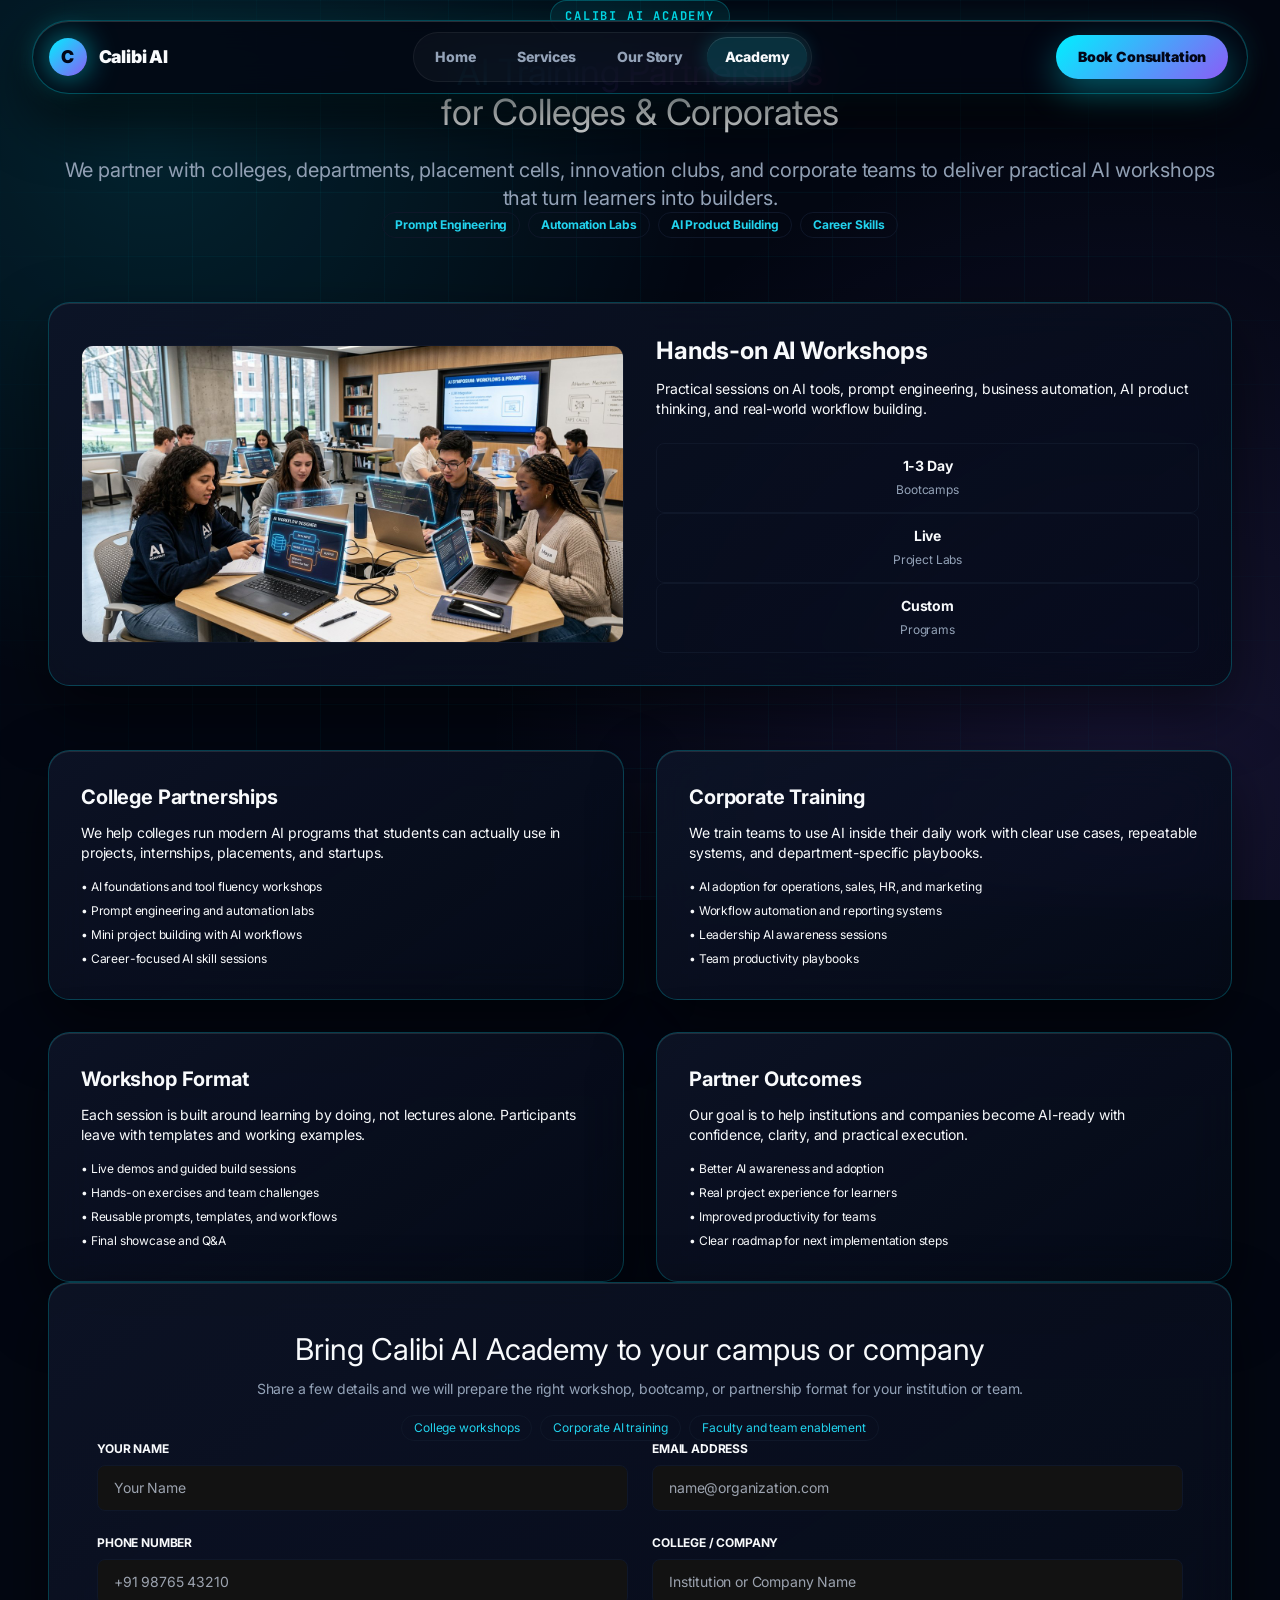
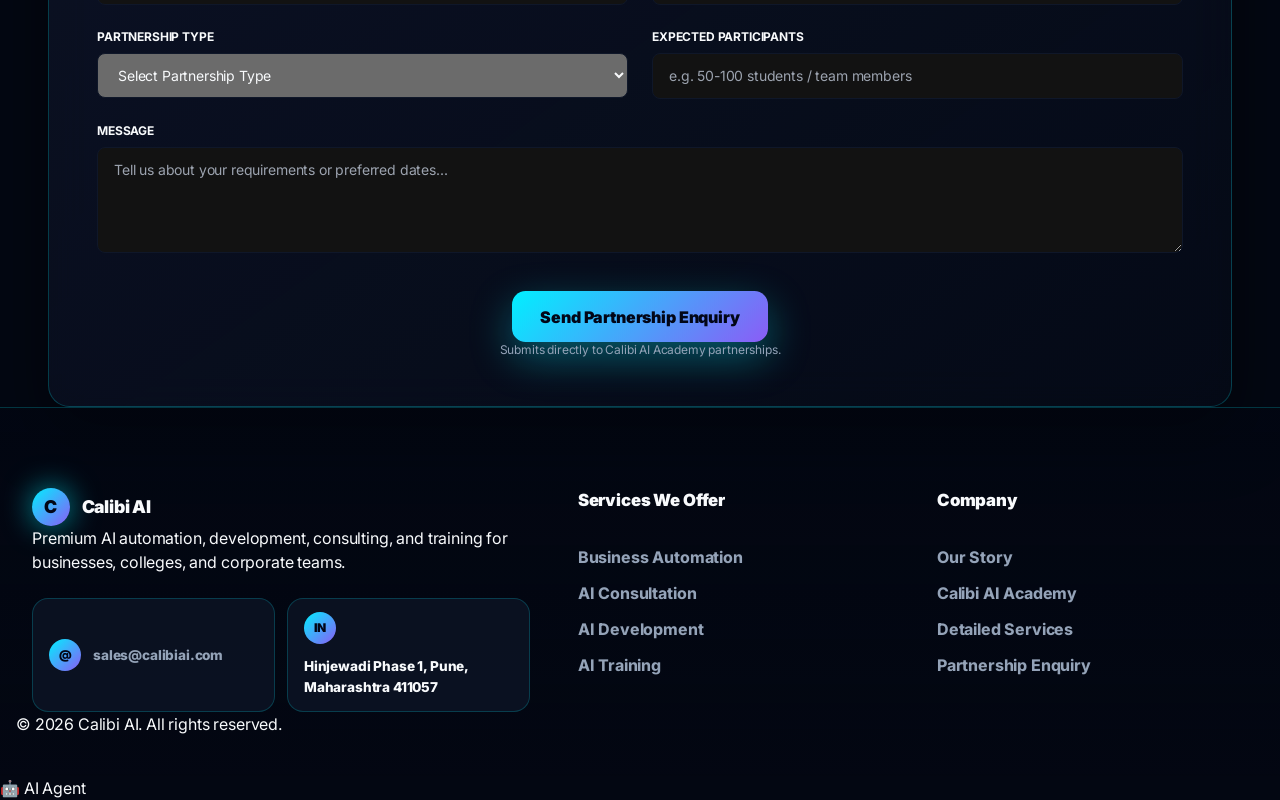
==== commit 8bc9513e: "Fix CSS linkage by including Tailwind utility sheet and enhancing custom-ui.css with robust styling " ====
--- a/academy.html
+++ b/academy.html
@@ -7,6 +7,7 @@
   <meta name="description" content="Calibi AI Academy partners with colleges, departments, placement cells, and corporate teams to deliver practical AI workshops.">
   <link rel="preconnect" href="https://fonts.googleapis.com">
   <link href="https://fonts.googleapis.com/css2?family=Inter:wght@400;500;600;700;800;900&family=JetBrains+Mono:wght@400;500;700&family=Space+Grotesk:wght@600;700&display=swap" rel="stylesheet">
+  <link rel="stylesheet" href="assets/static/css/d132e0e0f64cbb86.css">
   <link rel="stylesheet" href="custom-ui.css?v=20260501d">
   <link rel="stylesheet" href="mobile-responsive.css?v=20260501d">
   <link rel="icon" href="favicon.ico">
--- a/assets/static/css/d132e0e0f64cbb86.css
+++ b/assets/static/css/d132e0e0f64cbb86.css
@@ -0,0 +1,3 @@
+@font-face{font-family:__Inter_f367f3;font-style:normal;font-weight:100 900;font-display:swap;src:url(../media/ba9851c3c22cd980-s.woff2) format("woff2");unicode-range:u+0460-052f,u+1c80-1c8a,u+20b4,u+2de0-2dff,u+a640-a69f,u+fe2e-fe2f}@font-face{font-family:__Inter_f367f3;font-style:normal;font-weight:100 900;font-display:swap;src:url(../media/21350d82a1f187e9-s.woff2) format("woff2");unicode-range:u+0301,u+0400-045f,u+0490-0491,u+04b0-04b1,u+2116}@font-face{font-family:__Inter_f367f3;font-style:normal;font-weight:100 900;font-display:swap;src:url(../media/c5fe6dc8356a8c31-s.woff2) format("woff2");unicode-range:u+1f??}@font-face{font-family:__Inter_f367f3;font-style:normal;font-weight:100 900;font-display:swap;src:url(../media/19cfc7226ec3afaa-s.woff2) format("woff2");unicode-range:u+0370-0377,u+037a-037f,u+0384-038a,u+038c,u+038e-03a1,u+03a3-03ff}@font-face{font-family:__Inter_f367f3;font-style:normal;font-weight:100 900;font-display:swap;src:url(../media/df0a9ae256c0569c-s.woff2) format("woff2");unicode-range:u+0102-0103,u+0110-0111,u+0128-0129,u+0168-0169,u+01a0-01a1,u+01af-01b0,u+0300-0301,u+0303-0304,u+0308-0309,u+0323,u+0329,u+1ea0-1ef9,u+20ab}@font-face{font-family:__Inter_f367f3;font-style:normal;font-weight:100 900;font-display:swap;src:url(../media/8e9860b6e62d6359-s.woff2) format("woff2");unicode-range:u+0100-02ba,u+02bd-02c5,u+02c7-02cc,u+02ce-02d7,u+02dd-02ff,u+0304,u+0308,u+0329,u+1d00-1dbf,u+1e00-1e9f,u+1ef2-1eff,u+2020,u+20a0-20ab,u+20ad-20c0,u+2113,u+2c60-2c7f,u+a720-a7ff}@font-face{font-family:__Inter_f367f3;font-style:normal;font-weight:100 900;font-display:swap;src:url(../media/e4af272ccee01ff0-s.p.woff2) format("woff2");unicode-range:u+00??,u+0131,u+0152-0153,u+02bb-02bc,u+02c6,u+02da,u+02dc,u+0304,u+0308,u+0329,u+2000-206f,u+20ac,u+2122,u+2191,u+2193,u+2212,u+2215,u+feff,u+fffd}@font-face{font-family:__Inter_Fallback_f367f3;src:local("Arial");ascent-override:90.49%;descent-override:22.56%;line-gap-override:0.00%;size-adjust:107.06%}.__className_f367f3{font-family:__Inter_f367f3,__Inter_Fallback_f367f3;font-style:normal}*,:after,:before{--tw-border-spacing-x:0;--tw-border-spacing-y:0;--tw-translate-x:0;--tw-translate-y:0;--tw-rotate:0;--tw-skew-x:0;--tw-skew-y:0;--tw-scale-x:1;--tw-scale-y:1;--tw-pan-x: ;--tw-pan-y: ;--tw-pinch-zoom: ;--tw-scroll-snap-strictness:proximity;--tw-gradient-from-position: ;--tw-gradient-via-position: ;--tw-gradient-to-position: ;--tw-ordinal: ;--tw-slashed-zero: ;--tw-numeric-figure: ;--tw-numeric-spacing: ;--tw-numeric-fraction: ;--tw-ring-inset: ;--tw-ring-offset-width:0px;--tw-ring-offset-color:#fff;--tw-ring-color:rgba(59,130,246,.5);--tw-ring-offset-shadow:0 0 #0000;--tw-ring-shadow:0 0 #0000;--tw-shadow:0 0 #0000;--tw-shadow-colored:0 0 #0000;--tw-blur: ;--tw-brightness: ;--tw-contrast: ;--tw-grayscale: ;--tw-hue-rotate: ;--tw-invert: ;--tw-saturate: ;--tw-sepia: ;--tw-drop-shadow: ;--tw-backdrop-blur: ;--tw-backdrop-brightness: ;--tw-backdrop-contrast: ;--tw-backdrop-grayscale: ;--tw-backdrop-hue-rotate: ;--tw-backdrop-invert: ;--tw-backdrop-opacity: ;--tw-backdrop-saturate: ;--tw-backdrop-sepia: ;--tw-contain-size: ;--tw-contain-layout: ;--tw-contain-paint: ;--tw-contain-style: }::backdrop{--tw-border-spacing-x:0;--tw-border-spacing-y:0;--tw-translate-x:0;--tw-translate-y:0;--tw-rotate:0;--tw-skew-x:0;--tw-skew-y:0;--tw-scale-x:1;--tw-scale-y:1;--tw-pan-x: ;--tw-pan-y: ;--tw-pinch-zoom: ;--tw-scroll-snap-strictness:proximity;--tw-gradient-from-position: ;--tw-gradient-via-position: ;--tw-gradient-to-position: ;--tw-ordinal: ;--tw-slashed-zero: ;--tw-numeric-figure: ;--tw-numeric-spacing: ;--tw-numeric-fraction: ;--tw-ring-inset: ;--tw-ring-offset-width:0px;--tw-ring-offset-color:#fff;--tw-ring-color:rgba(59,130,246,.5);--tw-ring-offset-shadow:0 0 #0000;--tw-ring-shadow:0 0 #0000;--tw-shadow:0 0 #0000;--tw-shadow-colored:0 0 #0000;--tw-blur: ;--tw-brightness: ;--tw-contrast: ;--tw-grayscale: ;--tw-hue-rotate: ;--tw-invert: ;--tw-saturate: ;--tw-sepia: ;--tw-drop-shadow: ;--tw-backdrop-blur: ;--tw-backdrop-brightness: ;--tw-backdrop-contrast: ;--tw-backdrop-grayscale: ;--tw-backdrop-hue-rotate: ;--tw-backdrop-invert: ;--tw-backdrop-opacity: ;--tw-backdrop-saturate: ;--tw-backdrop-sepia: ;--tw-contain-size: ;--tw-contain-layout: ;--tw-contain-paint: ;--tw-contain-style: }/*
+! tailwindcss v3.4.17 | MIT License | https://tailwindcss.com
+*/*,:after,:before{box-sizing:border-box;border:0 solid #e5e7eb}:after,:before{--tw-content:""}:host,html{line-height:1.5;-webkit-text-size-adjust:100%;-moz-tab-size:4;-o-tab-size:4;tab-size:4;font-family:ui-sans-serif,system-ui,sans-serif,Apple Color Emoji,Segoe UI Emoji,Segoe UI Symbol,Noto Color Emoji;font-feature-settings:normal;font-variation-settings:normal;-webkit-tap-highlight-color:transparent}body{margin:0;line-height:inherit}hr{height:0;color:inherit;border-top-width:1px}abbr:where([title]){-webkit-text-decoration:underline dotted;text-decoration:underline dotted}h1,h2,h3,h4,h5,h6{font-size:inherit;font-weight:inherit}a{color:inherit;text-decoration:inherit}b,strong{font-weight:bolder}code,kbd,pre,samp{font-family:ui-monospace,SFMono-Regular,Menlo,Monaco,Consolas,Liberation Mono,Courier New,monospace;font-feature-settings:normal;font-variation-settings:normal;font-size:1em}small{font-size:80%}sub,sup{font-size:75%;line-height:0;position:relative;vertical-align:baseline}sub{bottom:-.25em}sup{top:-.5em}table{text-indent:0;border-color:inherit;border-collapse:collapse}button,input,optgroup,select,textarea{font-family:inherit;font-feature-settings:inherit;font-variation-settings:inherit;font-size:100%;font-weight:inherit;line-height:inherit;letter-spacing:inherit;color:inherit;margin:0;padding:0}button,select{text-transform:none}button,input:where([type=button]),input:where([type=reset]),input:where([type=submit]){-webkit-appearance:button;background-color:transparent;background-image:none}:-moz-focusring{outline:auto}:-moz-ui-invalid{box-shadow:none}progress{vertical-align:baseline}::-webkit-inner-spin-button,::-webkit-outer-spin-button{height:auto}[type=search]{-webkit-appearance:textfield;outline-offset:-2px}::-webkit-search-decoration{-webkit-appearance:none}::-webkit-file-upload-button{-webkit-appearance:button;font:inherit}summary{display:list-item}blockquote,dd,dl,figure,h1,h2,h3,h4,h5,h6,hr,p,pre{margin:0}fieldset{margin:0}fieldset,legend{padding:0}menu,ol,ul{list-style:none;margin:0;padding:0}dialog{padding:0}textarea{resize:vertical}input::-moz-placeholder,textarea::-moz-placeholder{opacity:1;color:#9ca3af}input::placeholder,textarea::placeholder{opacity:1;color:#9ca3af}[role=button],button{cursor:pointer}:disabled{cursor:default}audio,canvas,embed,iframe,img,object,svg,video{display:block;vertical-align:middle}img,video{max-width:100%;height:auto}[hidden]:where(:not([hidden=until-found])){display:none}:root{--background:0 0% 100%;--foreground:0 0% 3.9%;--card:0 0% 100%;--card-foreground:0 0% 3.9%;--popover:0 0% 100%;--popover-foreground:0 0% 3.9%;--primary:0 0% 9%;--primary-foreground:0 0% 98%;--secondary:0 0% 96.1%;--secondary-foreground:0 0% 9%;--muted:0 0% 96.1%;--muted-foreground:0 0% 45.1%;--accent:0 0% 96.1%;--accent-foreground:0 0% 9%;--destructive:0 84.2% 60.2%;--destructive-foreground:0 0% 98%;--border:0 0% 89.8%;--input:0 0% 89.8%;--ring:0 0% 3.9%;--radius:0.5rem;--chart-1:12 76% 61%;--chart-2:173 58% 39%;--chart-3:197 37% 24%;--chart-4:43 74% 66%;--chart-5:27 87% 67%;--neon-blue:217 91% 60%;--neon-purple:271 91% 65%;--neon-cyan:189 94% 43%}.dark{--background:222 47% 4%;--foreground:210 40% 98%;--card:222 47% 6%;--card-foreground:210 40% 98%;--popover:222 47% 6%;--popover-foreground:210 40% 98%;--primary:217 91% 60%;--primary-foreground:222 47% 4%;--secondary:222 47% 11%;--secondary-foreground:210 40% 98%;--muted:222 47% 11%;--muted-foreground:215 20% 65%;--accent:271 91% 65%;--accent-foreground:210 40% 98%;--destructive:0 62.8% 30.6%;--destructive-foreground:210 40% 98%;--border:222 47% 11%;--input:222 47% 11%;--ring:217 91% 60%;--chart-1:220 70% 50%;--chart-2:160 60% 45%;--chart-3:30 80% 55%;--chart-4:280 65% 60%;--chart-5:340 75% 55%;--neon-blue:217 91% 60%;--neon-purple:271 91% 65%;--neon-cyan:189 94% 43%}*{border-color:hsl(var(--border))}body{background-color:hsl(var(--background));color:hsl(var(--foreground))}.container{width:100%;margin-right:auto;margin-left:auto;padding-right:2rem;padding-left:2rem}@media (min-width:1400px){.container{max-width:1400px}}.sr-only{position:absolute;width:1px;height:1px;padding:0;margin:-1px;overflow:hidden;clip:rect(0,0,0,0);white-space:nowrap;border-width:0}.pointer-events-none{pointer-events:none}.pointer-events-auto{pointer-events:auto}.visible{visibility:visible}.invisible{visibility:hidden}.fixed{position:fixed}.absolute{position:absolute}.relative{position:relative}.inset-0{inset:0}.inset-x-0{left:0;right:0}.inset-y-0{top:0;bottom:0}.-bottom-12{bottom:-3rem}.-left-12{left:-3rem}.-right-12{right:-3rem}.-right-2{right:-.5rem}.-top-12{top:-3rem}.-top-2{top:-.5rem}.bottom-0{bottom:0}.bottom-20{bottom:5rem}.bottom-8{bottom:2rem}.left-0{left:0}.left-1{left:.25rem}.left-1\/2{left:50%}.left-10{left:2.5rem}.left-2{left:.5rem}.left-\[50\%\]{left:50%}.right-0{right:0}.right-1{right:.25rem}.right-10{right:2.5rem}.right-2{right:.5rem}.right-4{right:1rem}.top-0{top:0}.top-1{top:.25rem}.top-1\/2{top:50%}.top-20{top:5rem}.top-4{top:1rem}.top-\[1px\]{top:1px}.top-\[50\%\]{top:50%}.top-\[60\%\]{top:60%}.top-full{top:100%}.z-10{z-index:10}.z-50{z-index:50}.z-\[100\]{z-index:100}.z-\[1\]{z-index:1}.col-span-1{grid-column:span 1/span 1}.-mx-1{margin-left:-.25rem;margin-right:-.25rem}.mx-auto{margin-left:auto;margin-right:auto}.my-1{margin-top:.25rem;margin-bottom:.25rem}.-ml-4{margin-left:-1rem}.-mt-4{margin-top:-1rem}.mb-1{margin-bottom:.25rem}.mb-12{margin-bottom:3rem}.mb-16{margin-bottom:4rem}.mb-2{margin-bottom:.5rem}.mb-3{margin-bottom:.75rem}.mb-4{margin-bottom:1rem}.mb-6{margin-bottom:1.5rem}.mb-8{margin-bottom:2rem}.ml-1{margin-left:.25rem}.ml-2{margin-left:.5rem}.ml-auto{margin-left:auto}.mr-2{margin-right:.5rem}.mr-3{margin-right:.75rem}.mt-1\.5{margin-top:.375rem}.mt-12{margin-top:3rem}.mt-2{margin-top:.5rem}.mt-24{margin-top:6rem}.mt-4{margin-top:1rem}.mt-auto{margin-top:auto}.block{display:block}.inline-block{display:inline-block}.flex{display:flex}.inline-flex{display:inline-flex}.table{display:table}.grid{display:grid}.hidden{display:none}.aspect-square{aspect-ratio:1/1}.h-1\.5{height:.375rem}.h-10{height:2.5rem}.h-12{height:3rem}.h-14{height:3.5rem}.h-16{height:4rem}.h-2{height:.5rem}.h-2\.5{height:.625rem}.h-20{height:5rem}.h-24{height:6rem}.h-3{height:.75rem}.h-3\.5{height:.875rem}.h-4{height:1rem}.h-5{height:1.25rem}.h-6{height:1.5rem}.h-7{height:1.75rem}.h-72{height:18rem}.h-8{height:2rem}.h-9{height:2.25rem}.h-96{height:24rem}.h-\[1px\]{height:1px}.h-\[20px\]{height:20px}.h-\[var\(--radix-navigation-menu-viewport-height\)\]{height:var(--radix-navigation-menu-viewport-height)}.h-\[var\(--radix-select-trigger-height\)\]{height:var(--radix-select-trigger-height)}.h-auto{height:auto}.h-full{height:100%}.h-px{height:1px}.max-h-\[300px\]{max-height:300px}.max-h-screen{max-height:100vh}.min-h-\[60px\]{min-height:60px}.min-h-screen{min-height:100vh}.w-0\.5{width:.125rem}.w-1\.5{width:.375rem}.w-10{width:2.5rem}.w-12{width:3rem}.w-14{width:3.5rem}.w-16{width:4rem}.w-2{width:.5rem}.w-2\.5{width:.625rem}.w-20{width:5rem}.w-24{width:6rem}.w-3{width:.75rem}.w-3\.5{width:.875rem}.w-3\/4{width:75%}.w-4{width:1rem}.w-5{width:1.25rem}.w-6{width:1.5rem}.w-64{width:16rem}.w-7{width:1.75rem}.w-72{width:18rem}.w-8{width:2rem}.w-9{width:2.25rem}.w-96{width:24rem}.w-\[100px\]{width:100px}.w-\[1px\]{width:1px}.w-\[300px\]{width:300px}.w-\[36px\]{width:36px}.w-auto{width:auto}.w-full{width:100%}.w-max{width:-moz-max-content;width:max-content}.w-px{width:1px}.min-w-0{min-width:0}.min-w-\[12rem\]{min-width:12rem}.min-w-\[8rem\]{min-width:8rem}.min-w-\[var\(--radix-select-trigger-width\)\]{min-width:var(--radix-select-trigger-width)}.max-w-2xl{max-width:42rem}.max-w-3xl{max-width:48rem}.max-w-4xl{max-width:56rem}.max-w-5xl{max-width:64rem}.max-w-6xl{max-width:72rem}.max-w-7xl{max-width:80rem}.max-w-lg{max-width:32rem}.max-w-max{max-width:-moz-max-content;max-width:max-content}.max-w-md{max-width:28rem}.flex-1{flex:1 1 0%}.flex-shrink-0,.shrink-0{flex-shrink:0}.flex-grow,.grow{flex-grow:1}.grow-0{flex-grow:0}.basis-full{flex-basis:100%}.caption-bottom{caption-side:bottom}.border-collapse{border-collapse:collapse}.-translate-x-1\/2{--tw-translate-x:-50%}.-translate-x-1\/2,.-translate-y-1\/2{transform:translate(var(--tw-translate-x),var(--tw-translate-y)) rotate(var(--tw-rotate)) skewX(var(--tw-skew-x)) skewY(var(--tw-skew-y)) scaleX(var(--tw-scale-x)) scaleY(var(--tw-scale-y))}.-translate-y-1\/2{--tw-translate-y:-50%}.translate-x-\[-50\%\]{--tw-translate-x:-50%}.translate-x-\[-50\%\],.translate-y-\[-50\%\]{transform:translate(var(--tw-translate-x),var(--tw-translate-y)) rotate(var(--tw-rotate)) skewX(var(--tw-skew-x)) skewY(var(--tw-skew-y)) scaleX(var(--tw-scale-x)) scaleY(var(--tw-scale-y))}.translate-y-\[-50\%\]{--tw-translate-y:-50%}.rotate-45{--tw-rotate:45deg}.rotate-45,.rotate-90{transform:translate(var(--tw-translate-x),var(--tw-translate-y)) rotate(var(--tw-rotate)) skewX(var(--tw-skew-x)) skewY(var(--tw-skew-y)) scaleX(var(--tw-scale-x)) scaleY(var(--tw-scale-y))}.rotate-90{--tw-rotate:90deg}.transform{transform:translate(var(--tw-translate-x),var(--tw-translate-y)) rotate(var(--tw-rotate)) skewX(var(--tw-skew-x)) skewY(var(--tw-skew-y)) scaleX(var(--tw-scale-x)) scaleY(var(--tw-scale-y))}@keyframes pulse{50%{opacity:.5}}.animate-pulse{animation:pulse 2s cubic-bezier(.4,0,.6,1) infinite}.cursor-default{cursor:default}.cursor-pointer{cursor:pointer}.touch-none{touch-action:none}.select-none{-webkit-user-select:none;-moz-user-select:none;user-select:none}.list-none{list-style-type:none}.grid-cols-1{grid-template-columns:repeat(1,minmax(0,1fr))}.grid-cols-2{grid-template-columns:repeat(2,minmax(0,1fr))}.flex-row{flex-direction:row}.flex-col{flex-direction:column}.flex-col-reverse{flex-direction:column-reverse}.flex-wrap{flex-wrap:wrap}.items-start{align-items:flex-start}.items-end{align-items:flex-end}.items-center{align-items:center}.justify-start{justify-content:flex-start}.justify-center{justify-content:center}.justify-between{justify-content:space-between}.gap-1{gap:.25rem}.gap-1\.5{gap:.375rem}.gap-2{gap:.5rem}.gap-4{gap:1rem}.gap-6{gap:1.5rem}.gap-8{gap:2rem}.space-x-1>:not([hidden])~:not([hidden]){--tw-space-x-reverse:0;margin-right:calc(.25rem * var(--tw-space-x-reverse));margin-left:calc(.25rem * calc(1 - var(--tw-space-x-reverse)))}.space-x-2>:not([hidden])~:not([hidden]){--tw-space-x-reverse:0;margin-right:calc(.5rem * var(--tw-space-x-reverse));margin-left:calc(.5rem * calc(1 - var(--tw-space-x-reverse)))}.space-y-1>:not([hidden])~:not([hidden]){--tw-space-y-reverse:0;margin-top:calc(.25rem * calc(1 - var(--tw-space-y-reverse)));margin-bottom:calc(.25rem * var(--tw-space-y-reverse))}.space-y-1\.5>:not([hidden])~:not([hidden]){--tw-space-y-reverse:0;margin-top:calc(.375rem * calc(1 - var(--tw-space-y-reverse)));margin-bottom:calc(.375rem * var(--tw-space-y-reverse))}.space-y-12>:not([hidden])~:not([hidden]){--tw-space-y-reverse:0;margin-top:calc(3rem * calc(1 - var(--tw-space-y-reverse)));margin-bottom:calc(3rem * var(--tw-space-y-reverse))}.space-y-2>:not([hidden])~:not([hidden]){--tw-space-y-reverse:0;margin-top:calc(.5rem * calc(1 - var(--tw-space-y-reverse)));margin-bottom:calc(.5rem * var(--tw-space-y-reverse))}.space-y-3>:not([hidden])~:not([hidden]){--tw-space-y-reverse:0;margin-top:calc(.75rem * calc(1 - var(--tw-space-y-reverse)));margin-bottom:calc(.75rem * var(--tw-space-y-reverse))}.space-y-4>:not([hidden])~:not([hidden]){--tw-space-y-reverse:0;margin-top:calc(1rem * calc(1 - var(--tw-space-y-reverse)));margin-bottom:calc(1rem * var(--tw-space-y-reverse))}.space-y-6>:not([hidden])~:not([hidden]){--tw-space-y-reverse:0;margin-top:calc(1.5rem * calc(1 - var(--tw-space-y-reverse)));margin-bottom:calc(1.5rem * var(--tw-space-y-reverse))}.overflow-auto{overflow:auto}.overflow-hidden{overflow:hidden}.overflow-y-auto{overflow-y:auto}.overflow-x-hidden{overflow-x:hidden}.whitespace-nowrap{white-space:nowrap}.rounded-\[inherit\]{border-radius:inherit}.rounded-full{border-radius:9999px}.rounded-lg{border-radius:var(--radius)}.rounded-md{border-radius:calc(var(--radius) - 2px)}.rounded-sm{border-radius:calc(var(--radius) - 4px)}.rounded-xl{border-radius:.75rem}.rounded-t-\[10px\]{border-top-left-radius:10px;border-top-right-radius:10px}.rounded-tl-sm{border-top-left-radius:calc(var(--radius) - 4px)}.border{border-width:1px}.border-2{border-width:2px}.border-b{border-bottom-width:1px}.border-l{border-left-width:1px}.border-r{border-right-width:1px}.border-t{border-top-width:1px}.border-none{border-style:none}.border-destructive{border-color:hsl(var(--destructive))}.border-destructive\/50{border-color:hsl(var(--destructive)/.5)}.border-input{border-color:hsl(var(--input))}.border-muted-foreground\/30{border-color:hsl(var(--muted-foreground)/.3)}.border-primary{border-color:hsl(var(--primary))}.border-primary\/50{border-color:hsl(var(--primary)/.5)}.border-transparent{border-color:transparent}.border-white\/10{border-color:hsla(0,0%,100%,.1)}.border-l-transparent{border-left-color:transparent}.border-t-transparent{border-top-color:transparent}.bg-accent{background-color:hsl(var(--accent))}.bg-background{background-color:hsl(var(--background))}.bg-background\/80{background-color:hsl(var(--background)/.8)}.bg-black\/80{background-color:rgba(0,0,0,.8)}.bg-blue-400{--tw-bg-opacity:1;background-color:rgb(96 165 250/var(--tw-bg-opacity,1))}.bg-blue-500\/20{background-color:rgba(59,130,246,.2)}.bg-blue-600{--tw-bg-opacity:1;background-color:rgb(37 99 235/var(--tw-bg-opacity,1))}.bg-border{background-color:hsl(var(--border))}.bg-card{background-color:hsl(var(--card))}.bg-cyan-500\/20{background-color:rgba(6,182,212,.2)}.bg-destructive{background-color:hsl(var(--destructive))}.bg-muted{background-color:hsl(var(--muted))}.bg-muted-foreground\/50{background-color:hsl(var(--muted-foreground)/.5)}.bg-popover{background-color:hsl(var(--popover))}.bg-primary{background-color:hsl(var(--primary))}.bg-primary\/10{background-color:hsl(var(--primary)/.1)}.bg-primary\/20{background-color:hsl(var(--primary)/.2)}.bg-purple-500\/20{background-color:rgba(168,85,247,.2)}.bg-secondary{background-color:hsl(var(--secondary))}.bg-transparent{background-color:transparent}.bg-white{--tw-bg-opacity:1;background-color:rgb(255 255 255/var(--tw-bg-opacity,1))}.bg-gradient-to-b{background-image:linear-gradient(to bottom,var(--tw-gradient-stops))}.bg-gradient-to-br{background-image:linear-gradient(to bottom right,var(--tw-gradient-stops))}.bg-gradient-to-r{background-image:linear-gradient(to right,var(--tw-gradient-stops))}.from-blue-500{--tw-gradient-from:#3b82f6 var(--tw-gradient-from-position);--tw-gradient-to:rgba(59,130,246,0) var(--tw-gradient-to-position);--tw-gradient-stops:var(--tw-gradient-from),var(--tw-gradient-to)}.from-blue-500\/20{--tw-gradient-from:rgba(59,130,246,.2) var(--tw-gradient-from-position);--tw-gradient-to:rgba(59,130,246,0) var(--tw-gradient-to-position);--tw-gradient-stops:var(--tw-gradient-from),var(--tw-gradient-to)}.via-purple-500{--tw-gradient-to:rgba(168,85,247,0) var(--tw-gradient-to-position);--tw-gradient-stops:var(--tw-gradient-from),#a855f7 var(--tw-gradient-via-position),var(--tw-gradient-to)}.to-cyan-500{--tw-gradient-to:#06b6d4 var(--tw-gradient-to-position)}.to-purple-500{--tw-gradient-to:#a855f7 var(--tw-gradient-to-position)}.to-purple-500\/20{--tw-gradient-to:rgba(168,85,247,.2) var(--tw-gradient-to-position)}.fill-current{fill:currentColor}.fill-primary{fill:hsl(var(--primary))}.fill-yellow-400{fill:#facc15}.p-0{padding:0}.p-1{padding:.25rem}.p-2{padding:.5rem}.p-3{padding:.75rem}.p-4{padding:1rem}.p-6{padding:1.5rem}.p-8{padding:2rem}.p-\[1px\]{padding:1px}.px-12{padding-left:3rem;padding-right:3rem}.px-2{padding-left:.5rem;padding-right:.5rem}.px-2\.5{padding-left:.625rem;padding-right:.625rem}.px-3{padding-left:.75rem;padding-right:.75rem}.px-4{padding-left:1rem;padding-right:1rem}.px-6{padding-left:1.5rem;padding-right:1.5rem}.px-8{padding-left:2rem;padding-right:2rem}.py-0\.5{padding-top:.125rem;padding-bottom:.125rem}.py-1{padding-top:.25rem;padding-bottom:.25rem}.py-1\.5{padding-top:.375rem;padding-bottom:.375rem}.py-12{padding-top:3rem;padding-bottom:3rem}.py-2{padding-top:.5rem;padding-bottom:.5rem}.py-24{padding-top:6rem;padding-bottom:6rem}.py-3{padding-top:.75rem;padding-bottom:.75rem}.py-4{padding-top:1rem;padding-bottom:1rem}.py-6{padding-top:1.5rem;padding-bottom:1.5rem}.pb-4{padding-bottom:1rem}.pb-6{padding-bottom:1.5rem}.pl-2{padding-left:.5rem}.pl-2\.5{padding-left:.625rem}.pl-4{padding-left:1rem}.pl-8{padding-left:2rem}.pr-2{padding-right:.5rem}.pr-2\.5{padding-right:.625rem}.pr-4{padding-right:1rem}.pr-6{padding-right:1.5rem}.pr-8{padding-right:2rem}.pt-0{padding-top:0}.pt-1{padding-top:.25rem}.pt-2{padding-top:.5rem}.pt-4{padding-top:1rem}.pt-8{padding-top:2rem}.text-left{text-align:left}.text-center{text-align:center}.align-middle{vertical-align:middle}.text-2xl{font-size:1.5rem;line-height:2rem}.text-3xl{font-size:1.875rem;line-height:2.25rem}.text-4xl{font-size:2.25rem;line-height:2.5rem}.text-5xl{font-size:3rem;line-height:1}.text-\[0\.8rem\]{font-size:.8rem}.text-lg{font-size:1.125rem;line-height:1.75rem}.text-sm{font-size:.875rem;line-height:1.25rem}.text-xl{font-size:1.25rem;line-height:1.75rem}.text-xs{font-size:.75rem;line-height:1rem}.font-bold{font-weight:700}.font-medium{font-weight:500}.font-normal{font-weight:400}.font-semibold{font-weight:600}.uppercase{text-transform:uppercase}.italic{font-style:italic}.leading-none{line-height:1}.leading-tight{line-height:1.25}.tracking-tight{letter-spacing:-.025em}.tracking-widest{letter-spacing:.1em}.text-accent-foreground{color:hsl(var(--accent-foreground))}.text-blue-400{--tw-text-opacity:1;color:rgb(96 165 250/var(--tw-text-opacity,1))}.text-card-foreground{color:hsl(var(--card-foreground))}.text-current{color:currentColor}.text-cyan-400{--tw-text-opacity:1;color:rgb(34 211 238/var(--tw-text-opacity,1))}.text-destructive{color:hsl(var(--destructive))}.text-destructive-foreground{color:hsl(var(--destructive-foreground))}.text-foreground{color:hsl(var(--foreground))}.text-foreground\/50{color:hsl(var(--foreground)/.5)}.text-green-400{--tw-text-opacity:1;color:rgb(74 222 128/var(--tw-text-opacity,1))}.text-muted-foreground{color:hsl(var(--muted-foreground))}.text-popover-foreground{color:hsl(var(--popover-foreground))}.text-primary{color:hsl(var(--primary))}.text-primary-foreground{color:hsl(var(--primary-foreground))}.text-purple-400{--tw-text-opacity:1;color:rgb(192 132 252/var(--tw-text-opacity,1))}.text-red-400{--tw-text-opacity:1;color:rgb(248 113 113/var(--tw-text-opacity,1))}.text-secondary-foreground{color:hsl(var(--secondary-foreground))}.text-white{--tw-text-opacity:1;color:rgb(255 255 255/var(--tw-text-opacity,1))}.text-yellow-400{--tw-text-opacity:1;color:rgb(250 204 21/var(--tw-text-opacity,1))}.underline{text-decoration-line:underline}.underline-offset-4{text-underline-offset:4px}.opacity-0{opacity:0}.opacity-50{opacity:.5}.opacity-60{opacity:.6}.opacity-70{opacity:.7}.opacity-90{opacity:.9}.shadow{--tw-shadow:0 1px 3px 0 rgba(0,0,0,.1),0 1px 2px -1px rgba(0,0,0,.1);--tw-shadow-colored:0 1px 3px 0 var(--tw-shadow-color),0 1px 2px -1px var(--tw-shadow-color)}.shadow,.shadow-lg{box-shadow:var(--tw-ring-offset-shadow,0 0 #0000),var(--tw-ring-shadow,0 0 #0000),var(--tw-shadow)}.shadow-lg{--tw-shadow:0 10px 15px -3px rgba(0,0,0,.1),0 4px 6px -4px rgba(0,0,0,.1);--tw-shadow-colored:0 10px 15px -3px var(--tw-shadow-color),0 4px 6px -4px var(--tw-shadow-color)}.shadow-md{--tw-shadow:0 4px 6px -1px rgba(0,0,0,.1),0 2px 4px -2px rgba(0,0,0,.1);--tw-shadow-colored:0 4px 6px -1px var(--tw-shadow-color),0 2px 4px -2px var(--tw-shadow-color)}.shadow-md,.shadow-sm{box-shadow:var(--tw-ring-offset-shadow,0 0 #0000),var(--tw-ring-shadow,0 0 #0000),var(--tw-shadow)}.shadow-sm{--tw-shadow:0 1px 2px 0 rgba(0,0,0,.05);--tw-shadow-colored:0 1px 2px 0 var(--tw-shadow-color)}.outline-none{outline:2px solid transparent;outline-offset:2px}.outline{outline-style:solid}.ring-0{--tw-ring-offset-shadow:var(--tw-ring-inset) 0 0 0 var(--tw-ring-offset-width) var(--tw-ring-offset-color);--tw-ring-shadow:var(--tw-ring-inset) 0 0 0 calc(0px + var(--tw-ring-offset-width)) var(--tw-ring-color);box-shadow:var(--tw-ring-offset-shadow),var(--tw-ring-shadow),var(--tw-shadow,0 0 #0000)}.ring-offset-background{--tw-ring-offset-color:hsl(var(--background))}.blur-2xl{--tw-blur:blur(40px)}.blur-2xl,.blur-3xl{filter:var(--tw-blur) var(--tw-brightness) var(--tw-contrast) var(--tw-grayscale) var(--tw-hue-rotate) var(--tw-invert) var(--tw-saturate) var(--tw-sepia) var(--tw-drop-shadow)}.blur-3xl{--tw-blur:blur(64px)}.filter{filter:var(--tw-blur) var(--tw-brightness) var(--tw-contrast) var(--tw-grayscale) var(--tw-hue-rotate) var(--tw-invert) var(--tw-saturate) var(--tw-sepia) var(--tw-drop-shadow)}.backdrop-blur-sm{--tw-backdrop-blur:blur(4px);-webkit-backdrop-filter:var(--tw-backdrop-blur) var(--tw-backdrop-brightness) var(--tw-backdrop-contrast) var(--tw-backdrop-grayscale) var(--tw-backdrop-hue-rotate) var(--tw-backdrop-invert) var(--tw-backdrop-opacity) var(--tw-backdrop-saturate) var(--tw-backdrop-sepia);backdrop-filter:var(--tw-backdrop-blur) var(--tw-backdrop-brightness) var(--tw-backdrop-contrast) var(--tw-backdrop-grayscale) var(--tw-backdrop-hue-rotate) var(--tw-backdrop-invert) var(--tw-backdrop-opacity) var(--tw-backdrop-saturate) var(--tw-backdrop-sepia)}.transition{transition-property:color,background-color,border-color,text-decoration-color,fill,stroke,opacity,box-shadow,transform,filter,-webkit-backdrop-filter;transition-property:color,background-color,border-color,text-decoration-color,fill,stroke,opacity,box-shadow,transform,filter,backdrop-filter;transition-property:color,background-color,border-color,text-decoration-color,fill,stroke,opacity,box-shadow,transform,filter,backdrop-filter,-webkit-backdrop-filter;transition-timing-function:cubic-bezier(.4,0,.2,1);transition-duration:.15s}.transition-all{transition-property:all;transition-timing-function:cubic-bezier(.4,0,.2,1);transition-duration:.15s}.transition-colors{transition-property:color,background-color,border-color,text-decoration-color,fill,stroke;transition-timing-function:cubic-bezier(.4,0,.2,1);transition-duration:.15s}.transition-opacity{transition-property:opacity;transition-timing-function:cubic-bezier(.4,0,.2,1);transition-duration:.15s}.transition-transform{transition-property:transform;transition-timing-function:cubic-bezier(.4,0,.2,1);transition-duration:.15s}.duration-200{transition-duration:.2s}.duration-300{transition-duration:.3s}.ease-in-out{transition-timing-function:cubic-bezier(.4,0,.2,1)}@keyframes enter{0%{opacity:var(--tw-enter-opacity,1);transform:translate3d(var(--tw-enter-translate-x,0),var(--tw-enter-translate-y,0),0) scale3d(var(--tw-enter-scale,1),var(--tw-enter-scale,1),var(--tw-enter-scale,1)) rotate(var(--tw-enter-rotate,0))}}@keyframes exit{to{opacity:var(--tw-exit-opacity,1);transform:translate3d(var(--tw-exit-translate-x,0),var(--tw-exit-translate-y,0),0) scale3d(var(--tw-exit-scale,1),var(--tw-exit-scale,1),var(--tw-exit-scale,1)) rotate(var(--tw-exit-rotate,0))}}.animate-in{animation-name:enter;animation-duration:.15s;--tw-enter-opacity:initial;--tw-enter-scale:initial;--tw-enter-rotate:initial;--tw-enter-translate-x:initial;--tw-enter-translate-y:initial}.fade-in-0{--tw-enter-opacity:0}.zoom-in-95{--tw-enter-scale:.95}.duration-200{animation-duration:.2s}.duration-300{animation-duration:.3s}.ease-in-out{animation-timing-function:cubic-bezier(.4,0,.2,1)}.glass-card{border-width:1px;border-color:hsla(0,0%,100%,.1);background-color:hsla(0,0%,100%,.05);--tw-backdrop-blur:blur(24px);-webkit-backdrop-filter:var(--tw-backdrop-blur) var(--tw-backdrop-brightness) var(--tw-backdrop-contrast) var(--tw-backdrop-grayscale) var(--tw-backdrop-hue-rotate) var(--tw-backdrop-invert) var(--tw-backdrop-opacity) var(--tw-backdrop-saturate) var(--tw-backdrop-sepia);backdrop-filter:var(--tw-backdrop-blur) var(--tw-backdrop-brightness) var(--tw-backdrop-contrast) var(--tw-backdrop-grayscale) var(--tw-backdrop-hue-rotate) var(--tw-backdrop-invert) var(--tw-backdrop-opacity) var(--tw-backdrop-saturate) var(--tw-backdrop-sepia)}.neon-glow-blue{box-shadow:0 0 20px rgba(59,130,246,.5),0 0 40px rgba(59,130,246,.3)}.gradient-text{background-image:linear-gradient(to right,var(--tw-gradient-stops));--tw-gradient-from:#60a5fa var(--tw-gradient-from-position);--tw-gradient-to:rgba(96,165,250,0) var(--tw-gradient-to-position);--tw-gradient-stops:var(--tw-gradient-from),var(--tw-gradient-to);--tw-gradient-to:rgba(192,132,252,0) var(--tw-gradient-to-position);--tw-gradient-stops:var(--tw-gradient-from),#c084fc var(--tw-gradient-via-position),var(--tw-gradient-to);--tw-gradient-to:#22d3ee var(--tw-gradient-to-position);-webkit-background-clip:text;background-clip:text;color:transparent}.mesh-gradient{background:radial-gradient(at 0 0,rgba(59,130,246,.2) 0,transparent 50%),radial-gradient(at 100% 0,rgba(168,85,247,.2) 0,transparent 50%),radial-gradient(at 100% 100%,rgba(34,211,238,.2) 0,transparent 50%),radial-gradient(at 0 100%,rgba(59,130,246,.2) 0,transparent 50%)}.file\:border-0::file-selector-button{border-width:0}.file\:bg-transparent::file-selector-button{background-color:transparent}.file\:text-sm::file-selector-button{font-size:.875rem;line-height:1.25rem}.file\:font-medium::file-selector-button{font-weight:500}.placeholder\:text-muted-foreground::-moz-placeholder{color:hsl(var(--muted-foreground))}.placeholder\:text-muted-foreground::placeholder{color:hsl(var(--muted-foreground))}.after\:absolute:after{content:var(--tw-content);position:absolute}.after\:inset-y-0:after{content:var(--tw-content);top:0;bottom:0}.after\:left-1\/2:after{content:var(--tw-content);left:50%}.after\:w-1:after{content:var(--tw-content);width:.25rem}.after\:-translate-x-1\/2:after{content:var(--tw-content);--tw-translate-x:-50%;transform:translate(var(--tw-translate-x),var(--tw-translate-y)) rotate(var(--tw-rotate)) skewX(var(--tw-skew-x)) skewY(var(--tw-skew-y)) scaleX(var(--tw-scale-x)) scaleY(var(--tw-scale-y))}.focus-within\:relative:focus-within{position:relative}.focus-within\:z-20:focus-within{z-index:20}.hover\:scale-105:hover{--tw-scale-x:1.05;--tw-scale-y:1.05;transform:translate(var(--tw-translate-x),var(--tw-translate-y)) rotate(var(--tw-rotate)) skewX(var(--tw-skew-x)) skewY(var(--tw-skew-y)) scaleX(var(--tw-scale-x)) scaleY(var(--tw-scale-y))}.hover\:bg-accent:hover{background-color:hsl(var(--accent))}.hover\:bg-blue-700:hover{--tw-bg-opacity:1;background-color:rgb(29 78 216/var(--tw-bg-opacity,1))}.hover\:bg-destructive\/80:hover{background-color:hsl(var(--destructive)/.8)}.hover\:bg-destructive\/90:hover{background-color:hsl(var(--destructive)/.9)}.hover\:bg-muted:hover{background-color:hsl(var(--muted))}.hover\:bg-muted\/50:hover{background-color:hsl(var(--muted)/.5)}.hover\:bg-primary:hover{background-color:hsl(var(--primary))}.hover\:bg-primary\/80:hover{background-color:hsl(var(--primary)/.8)}.hover\:bg-primary\/90:hover{background-color:hsl(var(--primary)/.9)}.hover\:bg-secondary:hover{background-color:hsl(var(--secondary))}.hover\:bg-secondary\/80:hover{background-color:hsl(var(--secondary)/.8)}.hover\:bg-white\/10:hover{background-color:hsla(0,0%,100%,.1)}.hover\:text-accent-foreground:hover{color:hsl(var(--accent-foreground))}.hover\:text-blue-300:hover{--tw-text-opacity:1;color:rgb(147 197 253/var(--tw-text-opacity,1))}.hover\:text-blue-400:hover{--tw-text-opacity:1;color:rgb(96 165 250/var(--tw-text-opacity,1))}.hover\:text-foreground:hover{color:hsl(var(--foreground))}.hover\:text-muted-foreground:hover{color:hsl(var(--muted-foreground))}.hover\:text-primary-foreground:hover{color:hsl(var(--primary-foreground))}.hover\:underline:hover{text-decoration-line:underline}.hover\:no-underline:hover{text-decoration-line:none}.hover\:opacity-100:hover{opacity:1}.focus\:bg-accent:focus{background-color:hsl(var(--accent))}.focus\:bg-primary:focus{background-color:hsl(var(--primary))}.focus\:text-accent-foreground:focus{color:hsl(var(--accent-foreground))}.focus\:text-primary-foreground:focus{color:hsl(var(--primary-foreground))}.focus\:opacity-100:focus{opacity:1}.focus\:outline-none:focus{outline:2px solid transparent;outline-offset:2px}.focus\:ring-1:focus{--tw-ring-offset-shadow:var(--tw-ring-inset) 0 0 0 var(--tw-ring-offset-width) var(--tw-ring-offset-color);--tw-ring-shadow:var(--tw-ring-inset) 0 0 0 calc(1px + var(--tw-ring-offset-width)) var(--tw-ring-color)}.focus\:ring-1:focus,.focus\:ring-2:focus{box-shadow:var(--tw-ring-offset-shadow),var(--tw-ring-shadow),var(--tw-shadow,0 0 #0000)}.focus\:ring-2:focus{--tw-ring-offset-shadow:var(--tw-ring-inset) 0 0 0 var(--tw-ring-offset-width) var(--tw-ring-offset-color);--tw-ring-shadow:var(--tw-ring-inset) 0 0 0 calc(2px + var(--tw-ring-offset-width)) var(--tw-ring-color)}.focus\:ring-blue-400:focus{--tw-ring-opacity:1;--tw-ring-color:rgb(96 165 250/var(--tw-ring-opacity,1))}.focus\:ring-ring:focus{--tw-ring-color:hsl(var(--ring))}.focus\:ring-offset-2:focus{--tw-ring-offset-width:2px}.focus-visible\:outline-none:focus-visible{outline:2px solid transparent;outline-offset:2px}.focus-visible\:ring-1:focus-visible{--tw-ring-offset-shadow:var(--tw-ring-inset) 0 0 0 var(--tw-ring-offset-width) var(--tw-ring-offset-color);--tw-ring-shadow:var(--tw-ring-inset) 0 0 0 calc(1px + var(--tw-ring-offset-width)) var(--tw-ring-color);box-shadow:var(--tw-ring-offset-shadow),var(--tw-ring-shadow),var(--tw-shadow,0 0 #0000)}.focus-visible\:ring-2:focus-visible{--tw-ring-offset-shadow:var(--tw-ring-inset) 0 0 0 var(--tw-ring-offset-width) var(--tw-ring-offset-color);--tw-ring-shadow:var(--tw-ring-inset) 0 0 0 calc(2px + var(--tw-ring-offset-width)) var(--tw-ring-color);box-shadow:var(--tw-ring-offset-shadow),var(--tw-ring-shadow),var(--tw-shadow,0 0 #0000)}.focus-visible\:ring-ring:focus-visible{--tw-ring-color:hsl(var(--ring))}.focus-visible\:ring-offset-1:focus-visible{--tw-ring-offset-width:1px}.focus-visible\:ring-offset-2:focus-visible{--tw-ring-offset-width:2px}.focus-visible\:ring-offset-background:focus-visible{--tw-ring-offset-color:hsl(var(--background))}.disabled\:pointer-events-none:disabled{pointer-events:none}.disabled\:cursor-not-allowed:disabled{cursor:not-allowed}.disabled\:opacity-50:disabled{opacity:.5}.group:hover .group-hover\:scale-110{--tw-scale-x:1.1;--tw-scale-y:1.1;transform:translate(var(--tw-translate-x),var(--tw-translate-y)) rotate(var(--tw-rotate)) skewX(var(--tw-skew-x)) skewY(var(--tw-skew-y)) scaleX(var(--tw-scale-x)) scaleY(var(--tw-scale-y))}.group:hover .group-hover\:opacity-100{opacity:1}.group:hover .group-hover\:gradient-text{background-image:linear-gradient(to right,var(--tw-gradient-stops));--tw-gradient-from:#60a5fa var(--tw-gradient-from-position);--tw-gradient-to:rgba(96,165,250,0) var(--tw-gradient-to-position);--tw-gradient-stops:var(--tw-gradient-from),var(--tw-gradient-to);--tw-gradient-to:rgba(192,132,252,0) var(--tw-gradient-to-position);--tw-gradient-stops:var(--tw-gradient-from),#c084fc var(--tw-gradient-via-position),var(--tw-gradient-to);--tw-gradient-to:#22d3ee var(--tw-gradient-to-position);-webkit-background-clip:text;background-clip:text;color:transparent}.group.destructive .group-\[\.destructive\]\:border-muted\/40{border-color:hsl(var(--muted)/.4)}.group.destructive .group-\[\.destructive\]\:text-red-300{--tw-text-opacity:1;color:rgb(252 165 165/var(--tw-text-opacity,1))}.group.destructive .group-\[\.destructive\]\:hover\:border-destructive\/30:hover{border-color:hsl(var(--destructive)/.3)}.group.destructive .group-\[\.destructive\]\:hover\:bg-destructive:hover{background-color:hsl(var(--destructive))}.group.destructive .group-\[\.destructive\]\:hover\:text-destructive-foreground:hover{color:hsl(var(--destructive-foreground))}.group.destructive .group-\[\.destructive\]\:hover\:text-red-50:hover{--tw-text-opacity:1;color:rgb(254 242 242/var(--tw-text-opacity,1))}.group.destructive .group-\[\.destructive\]\:focus\:ring-destructive:focus{--tw-ring-color:hsl(var(--destructive))}.group.destructive .group-\[\.destructive\]\:focus\:ring-red-400:focus{--tw-ring-opacity:1;--tw-ring-color:rgb(248 113 113/var(--tw-ring-opacity,1))}.group.destructive .group-\[\.destructive\]\:focus\:ring-offset-red-600:focus{--tw-ring-offset-color:#dc2626}.peer:disabled~.peer-disabled\:cursor-not-allowed{cursor:not-allowed}.peer:disabled~.peer-disabled\:opacity-70{opacity:.7}.aria-selected\:bg-accent[aria-selected=true]{background-color:hsl(var(--accent))}.aria-selected\:text-accent-foreground[aria-selected=true]{color:hsl(var(--accent-foreground))}.aria-selected\:opacity-100[aria-selected=true]{opacity:1}.data-\[disabled\]\:pointer-events-none[data-disabled]{pointer-events:none}.data-\[panel-group-direction\=vertical\]\:h-px[data-panel-group-direction=vertical]{height:1px}.data-\[panel-group-direction\=vertical\]\:w-full[data-panel-group-direction=vertical]{width:100%}.data-\[side\=bottom\]\:translate-y-1[data-side=bottom]{--tw-translate-y:0.25rem}.data-\[side\=bottom\]\:translate-y-1[data-side=bottom],.data-\[side\=left\]\:-translate-x-1[data-side=left]{transform:translate(var(--tw-translate-x),var(--tw-translate-y)) rotate(var(--tw-rotate)) skewX(var(--tw-skew-x)) skewY(var(--tw-skew-y)) scaleX(var(--tw-scale-x)) scaleY(var(--tw-scale-y))}.data-\[side\=left\]\:-translate-x-1[data-side=left]{--tw-translate-x:-0.25rem}.data-\[side\=right\]\:translate-x-1[data-side=right]{--tw-translate-x:0.25rem}.data-\[side\=right\]\:translate-x-1[data-side=right],.data-\[side\=top\]\:-translate-y-1[data-side=top]{transform:translate(var(--tw-translate-x),var(--tw-translate-y)) rotate(var(--tw-rotate)) skewX(var(--tw-skew-x)) skewY(var(--tw-skew-y)) scaleX(var(--tw-scale-x)) scaleY(var(--tw-scale-y))}.data-\[side\=top\]\:-translate-y-1[data-side=top]{--tw-translate-y:-0.25rem}.data-\[state\=checked\]\:translate-x-4[data-state=checked]{--tw-translate-x:1rem;transform:translate(var(--tw-translate-x),var(--tw-translate-y)) rotate(var(--tw-rotate)) skewX(var(--tw-skew-x)) skewY(var(--tw-skew-y)) scaleX(var(--tw-scale-x)) scaleY(var(--tw-scale-y))}.data-\[state\=unchecked\]\:translate-x-0[data-state=unchecked],.data-\[swipe\=cancel\]\:translate-x-0[data-swipe=cancel]{--tw-translate-x:0px;transform:translate(var(--tw-translate-x),var(--tw-translate-y)) rotate(var(--tw-rotate)) skewX(var(--tw-skew-x)) skewY(var(--tw-skew-y)) scaleX(var(--tw-scale-x)) scaleY(var(--tw-scale-y))}.data-\[swipe\=end\]\:translate-x-\[var\(--radix-toast-swipe-end-x\)\][data-swipe=end]{--tw-translate-x:var(--radix-toast-swipe-end-x)}.data-\[swipe\=end\]\:translate-x-\[var\(--radix-toast-swipe-end-x\)\][data-swipe=end],.data-\[swipe\=move\]\:translate-x-\[var\(--radix-toast-swipe-move-x\)\][data-swipe=move]{transform:translate(var(--tw-translate-x),var(--tw-translate-y)) rotate(var(--tw-rotate)) skewX(var(--tw-skew-x)) skewY(var(--tw-skew-y)) scaleX(var(--tw-scale-x)) scaleY(var(--tw-scale-y))}.data-\[swipe\=move\]\:translate-x-\[var\(--radix-toast-swipe-move-x\)\][data-swipe=move]{--tw-translate-x:var(--radix-toast-swipe-move-x)}@keyframes accordion-up{0%{height:var(--radix-accordion-content-height)}to{height:0}}.data-\[state\=closed\]\:animate-accordion-up[data-state=closed]{animation:accordion-up .2s ease-out}@keyframes accordion-down{0%{height:0}to{height:var(--radix-accordion-content-height)}}.data-\[state\=open\]\:animate-accordion-down[data-state=open]{animation:accordion-down .2s ease-out}.data-\[panel-group-direction\=vertical\]\:flex-col[data-panel-group-direction=vertical]{flex-direction:column}.data-\[active\]\:bg-accent\/50[data-active]{background-color:hsl(var(--accent)/.5)}.data-\[state\=active\]\:bg-background[data-state=active]{background-color:hsl(var(--background))}.data-\[state\=checked\]\:bg-primary[data-state=checked]{background-color:hsl(var(--primary))}.data-\[state\=on\]\:bg-accent[data-state=on],.data-\[state\=open\]\:bg-accent[data-state=open]{background-color:hsl(var(--accent))}.data-\[state\=open\]\:bg-accent\/50[data-state=open]{background-color:hsl(var(--accent)/.5)}.data-\[state\=open\]\:bg-secondary[data-state=open]{background-color:hsl(var(--secondary))}.data-\[state\=selected\]\:bg-muted[data-state=selected]{background-color:hsl(var(--muted))}.data-\[state\=unchecked\]\:bg-input[data-state=unchecked]{background-color:hsl(var(--input))}.data-\[state\=active\]\:text-foreground[data-state=active]{color:hsl(var(--foreground))}.data-\[state\=checked\]\:text-primary-foreground[data-state=checked]{color:hsl(var(--primary-foreground))}.data-\[state\=on\]\:text-accent-foreground[data-state=on],.data-\[state\=open\]\:text-accent-foreground[data-state=open]{color:hsl(var(--accent-foreground))}.data-\[state\=open\]\:text-muted-foreground[data-state=open]{color:hsl(var(--muted-foreground))}.data-\[disabled\]\:opacity-50[data-disabled]{opacity:.5}.data-\[state\=active\]\:shadow[data-state=active]{--tw-shadow:0 1px 3px 0 rgba(0,0,0,.1),0 1px 2px -1px rgba(0,0,0,.1);--tw-shadow-colored:0 1px 3px 0 var(--tw-shadow-color),0 1px 2px -1px var(--tw-shadow-color);box-shadow:var(--tw-ring-offset-shadow,0 0 #0000),var(--tw-ring-shadow,0 0 #0000),var(--tw-shadow)}.data-\[swipe\=move\]\:transition-none[data-swipe=move]{transition-property:none}.data-\[state\=closed\]\:duration-300[data-state=closed]{transition-duration:.3s}.data-\[state\=open\]\:duration-500[data-state=open]{transition-duration:.5s}.data-\[motion\^\=from-\]\:animate-in[data-motion^=from-],.data-\[state\=open\]\:animate-in[data-state=open],.data-\[state\=visible\]\:animate-in[data-state=visible]{animation-name:enter;animation-duration:.15s;--tw-enter-opacity:initial;--tw-enter-scale:initial;--tw-enter-rotate:initial;--tw-enter-translate-x:initial;--tw-enter-translate-y:initial}.data-\[motion\^\=to-\]\:animate-out[data-motion^=to-],.data-\[state\=closed\]\:animate-out[data-state=closed],.data-\[state\=hidden\]\:animate-out[data-state=hidden],.data-\[swipe\=end\]\:animate-out[data-swipe=end]{animation-name:exit;animation-duration:.15s;--tw-exit-opacity:initial;--tw-exit-scale:initial;--tw-exit-rotate:initial;--tw-exit-translate-x:initial;--tw-exit-translate-y:initial}.data-\[motion\^\=from-\]\:fade-in[data-motion^=from-]{--tw-enter-opacity:0}.data-\[motion\^\=to-\]\:fade-out[data-motion^=to-],.data-\[state\=closed\]\:fade-out-0[data-state=closed]{--tw-exit-opacity:0}.data-\[state\=closed\]\:fade-out-80[data-state=closed]{--tw-exit-opacity:0.8}.data-\[state\=hidden\]\:fade-out[data-state=hidden]{--tw-exit-opacity:0}.data-\[state\=open\]\:fade-in-0[data-state=open],.data-\[state\=visible\]\:fade-in[data-state=visible]{--tw-enter-opacity:0}.data-\[state\=closed\]\:zoom-out-95[data-state=closed]{--tw-exit-scale:.95}.data-\[state\=open\]\:zoom-in-90[data-state=open]{--tw-enter-scale:.9}.data-\[state\=open\]\:zoom-in-95[data-state=open]{--tw-enter-scale:.95}.data-\[motion\=from-end\]\:slide-in-from-right-52[data-motion=from-end]{--tw-enter-translate-x:13rem}.data-\[motion\=from-start\]\:slide-in-from-left-52[data-motion=from-start]{--tw-enter-translate-x:-13rem}.data-\[motion\=to-end\]\:slide-out-to-right-52[data-motion=to-end]{--tw-exit-translate-x:13rem}.data-\[motion\=to-start\]\:slide-out-to-left-52[data-motion=to-start]{--tw-exit-translate-x:-13rem}.data-\[side\=bottom\]\:slide-in-from-top-2[data-side=bottom]{--tw-enter-translate-y:-0.5rem}.data-\[side\=left\]\:slide-in-from-right-2[data-side=left]{--tw-enter-translate-x:0.5rem}.data-\[side\=right\]\:slide-in-from-left-2[data-side=right]{--tw-enter-translate-x:-0.5rem}.data-\[side\=top\]\:slide-in-from-bottom-2[data-side=top]{--tw-enter-translate-y:0.5rem}.data-\[state\=closed\]\:slide-out-to-bottom[data-state=closed]{--tw-exit-translate-y:100%}.data-\[state\=closed\]\:slide-out-to-left[data-state=closed]{--tw-exit-translate-x:-100%}.data-\[state\=closed\]\:slide-out-to-left-1\/2[data-state=closed]{--tw-exit-translate-x:-50%}.data-\[state\=closed\]\:slide-out-to-right-full[data-state=closed],.data-\[state\=closed\]\:slide-out-to-right[data-state=closed]{--tw-exit-translate-x:100%}.data-\[state\=closed\]\:slide-out-to-top[data-state=closed]{--tw-exit-translate-y:-100%}.data-\[state\=closed\]\:slide-out-to-top-\[48\%\][data-state=closed]{--tw-exit-translate-y:-48%}.data-\[state\=open\]\:slide-in-from-bottom[data-state=open]{--tw-enter-translate-y:100%}.data-\[state\=open\]\:slide-in-from-left[data-state=open]{--tw-enter-translate-x:-100%}.data-\[state\=open\]\:slide-in-from-left-1\/2[data-state=open]{--tw-enter-translate-x:-50%}.data-\[state\=open\]\:slide-in-from-right[data-state=open]{--tw-enter-translate-x:100%}.data-\[state\=open\]\:slide-in-from-top[data-state=open]{--tw-enter-translate-y:-100%}.data-\[state\=open\]\:slide-in-from-top-\[48\%\][data-state=open]{--tw-enter-translate-y:-48%}.data-\[state\=open\]\:slide-in-from-top-full[data-state=open]{--tw-enter-translate-y:-100%}.data-\[state\=closed\]\:duration-300[data-state=closed]{animation-duration:.3s}.data-\[state\=open\]\:duration-500[data-state=open]{animation-duration:.5s}.data-\[panel-group-direction\=vertical\]\:after\:left-0[data-panel-group-direction=vertical]:after{content:var(--tw-content);left:0}.data-\[panel-group-direction\=vertical\]\:after\:h-1[data-panel-group-direction=vertical]:after{content:var(--tw-content);height:.25rem}.data-\[panel-group-direction\=vertical\]\:after\:w-full[data-panel-group-direction=vertical]:after{content:var(--tw-content);width:100%}.data-\[panel-group-direction\=vertical\]\:after\:-translate-y-1\/2[data-panel-group-direction=vertical]:after{content:var(--tw-content);--tw-translate-y:-50%;transform:translate(var(--tw-translate-x),var(--tw-translate-y)) rotate(var(--tw-rotate)) skewX(var(--tw-skew-x)) skewY(var(--tw-skew-y)) scaleX(var(--tw-scale-x)) scaleY(var(--tw-scale-y))}.data-\[panel-group-direction\=vertical\]\:after\:translate-x-0[data-panel-group-direction=vertical]:after{content:var(--tw-content);--tw-translate-x:0px}.data-\[panel-group-direction\=vertical\]\:after\:translate-x-0[data-panel-group-direction=vertical]:after,.group[data-state=open] .group-data-\[state\=open\]\:rotate-180{transform:translate(var(--tw-translate-x),var(--tw-translate-y)) rotate(var(--tw-rotate)) skewX(var(--tw-skew-x)) skewY(var(--tw-skew-y)) scaleX(var(--tw-scale-x)) scaleY(var(--tw-scale-y))}.group[data-state=open] .group-data-\[state\=open\]\:rotate-180{--tw-rotate:180deg}.dark\:border-destructive:is(.dark *){border-color:hsl(var(--destructive))}@media (min-width:640px){.sm\:bottom-0{bottom:0}.sm\:right-0{right:0}.sm\:top-auto{top:auto}.sm\:mt-0{margin-top:0}.sm\:max-w-sm{max-width:24rem}.sm\:flex-row{flex-direction:row}.sm\:flex-col{flex-direction:column}.sm\:justify-end{justify-content:flex-end}.sm\:space-x-2>:not([hidden])~:not([hidden]){--tw-space-x-reverse:0;margin-right:calc(.5rem * var(--tw-space-x-reverse));margin-left:calc(.5rem * calc(1 - var(--tw-space-x-reverse)))}.sm\:space-x-4>:not([hidden])~:not([hidden]){--tw-space-x-reverse:0;margin-right:calc(1rem * var(--tw-space-x-reverse));margin-left:calc(1rem * calc(1 - var(--tw-space-x-reverse)))}.sm\:space-y-0>:not([hidden])~:not([hidden]){--tw-space-y-reverse:0;margin-top:calc(0px * calc(1 - var(--tw-space-y-reverse)));margin-bottom:calc(0px * var(--tw-space-y-reverse))}.sm\:rounded-lg{border-radius:var(--radius)}.sm\:text-left{text-align:left}.data-\[state\=open\]\:sm\:slide-in-from-bottom-full[data-state=open]{--tw-enter-translate-y:100%}}@media (min-width:768px){.md\:absolute{position:absolute}.md\:col-span-2{grid-column:span 2/span 2}.md\:block{display:block}.md\:w-\[var\(--radix-navigation-menu-viewport-width\)\]{width:var(--radix-navigation-menu-viewport-width)}.md\:w-auto{width:auto}.md\:w-full{width:100%}.md\:max-w-\[420px\]{max-width:420px}.md\:basis-1\/2{flex-basis:50%}.md\:grid-cols-2{grid-template-columns:repeat(2,minmax(0,1fr))}.md\:grid-cols-3{grid-template-columns:repeat(3,minmax(0,1fr))}.md\:grid-cols-4{grid-template-columns:repeat(4,minmax(0,1fr))}.md\:flex-row{flex-direction:row}.md\:flex-row-reverse{flex-direction:row-reverse}.md\:p-12{padding:3rem}.md\:text-2xl{font-size:1.5rem;line-height:2rem}.md\:text-5xl{font-size:3rem;line-height:1}.md\:text-7xl{font-size:4.5rem;line-height:1}}@media (min-width:1024px){.lg\:basis-1\/2{flex-basis:50%}.lg\:grid-cols-3{grid-template-columns:repeat(3,minmax(0,1fr))}}.\[\&\+div\]\:text-xs+div{font-size:.75rem;line-height:1rem}.\[\&\:has\(\[aria-selected\]\)\]\:bg-accent:has([aria-selected]){background-color:hsl(var(--accent))}.first\:\[\&\:has\(\[aria-selected\]\)\]\:rounded-l-md:has([aria-selected]):first-child{border-top-left-radius:calc(var(--radius) - 2px);border-bottom-left-radius:calc(var(--radius) - 2px)}.last\:\[\&\:has\(\[aria-selected\]\)\]\:rounded-r-md:has([aria-selected]):last-child{border-top-right-radius:calc(var(--radius) - 2px);border-bottom-right-radius:calc(var(--radius) - 2px)}.\[\&\:has\(\[role\=checkbox\]\)\]\:pr-0:has([role=checkbox]){padding-right:0}.\[\&\:has\(svg\)\]\:pl-11:has(svg){padding-left:2.75rem}.\[\&\>\[role\=checkbox\]\]\:translate-y-\[2px\]>[role=checkbox]{--tw-translate-y:2px}.\[\&\>\[role\=checkbox\]\]\:translate-y-\[2px\]>[role=checkbox],.\[\&\>svg\+div\]\:translate-y-\[-3px\]>svg+div{transform:translate(var(--tw-translate-x),var(--tw-translate-y)) rotate(var(--tw-rotate)) skewX(var(--tw-skew-x)) skewY(var(--tw-skew-y)) scaleX(var(--tw-scale-x)) scaleY(var(--tw-scale-y))}.\[\&\>svg\+div\]\:translate-y-\[-3px\]>svg+div{--tw-translate-y:-3px}.\[\&\>svg\]\:absolute>svg{position:absolute}.\[\&\>svg\]\:left-4>svg{left:1rem}.\[\&\>svg\]\:top-4>svg{top:1rem}.\[\&\>svg\]\:text-destructive>svg{color:hsl(var(--destructive))}.\[\&\>svg\]\:text-foreground>svg{color:hsl(var(--foreground))}.\[\&\[data-panel-group-direction\=vertical\]\>div\]\:rotate-90[data-panel-group-direction=vertical]>div{--tw-rotate:90deg}.\[\&\[data-panel-group-direction\=vertical\]\>div\]\:rotate-90[data-panel-group-direction=vertical]>div,.\[\&\[data-state\=open\]\>svg\]\:rotate-180[data-state=open]>svg{transform:translate(var(--tw-translate-x),var(--tw-translate-y)) rotate(var(--tw-rotate)) skewX(var(--tw-skew-x)) skewY(var(--tw-skew-y)) scaleX(var(--tw-scale-x)) scaleY(var(--tw-scale-y))}.\[\&\[data-state\=open\]\>svg\]\:rotate-180[data-state=open]>svg{--tw-rotate:180deg}.\[\&_\[cmdk-group-heading\]\]\:px-2 [cmdk-group-heading]{padding-left:.5rem;padding-right:.5rem}.\[\&_\[cmdk-group-heading\]\]\:py-1\.5 [cmdk-group-heading]{padding-top:.375rem;padding-bottom:.375rem}.\[\&_\[cmdk-group-heading\]\]\:text-xs [cmdk-group-heading]{font-size:.75rem;line-height:1rem}.\[\&_\[cmdk-group-heading\]\]\:font-medium [cmdk-group-heading]{font-weight:500}.\[\&_\[cmdk-group-heading\]\]\:text-muted-foreground [cmdk-group-heading]{color:hsl(var(--muted-foreground))}.\[\&_\[cmdk-group\]\:not\(\[hidden\]\)_\~\[cmdk-group\]\]\:pt-0 [cmdk-group]:not([hidden])~[cmdk-group]{padding-top:0}.\[\&_\[cmdk-group\]\]\:px-2 [cmdk-group]{padding-left:.5rem;padding-right:.5rem}.\[\&_\[cmdk-input-wrapper\]_svg\]\:h-5 [cmdk-input-wrapper] svg{height:1.25rem}.\[\&_\[cmdk-input-wrapper\]_svg\]\:w-5 [cmdk-input-wrapper] svg{width:1.25rem}.\[\&_\[cmdk-input\]\]\:h-12 [cmdk-input]{height:3rem}.\[\&_\[cmdk-item\]\]\:px-2 [cmdk-item]{padding-left:.5rem;padding-right:.5rem}.\[\&_\[cmdk-item\]\]\:py-3 [cmdk-item]{padding-top:.75rem;padding-bottom:.75rem}.\[\&_\[cmdk-item\]_svg\]\:h-5 [cmdk-item] svg{height:1.25rem}.\[\&_\[cmdk-item\]_svg\]\:w-5 [cmdk-item] svg{width:1.25rem}.\[\&_p\]\:leading-relaxed p{line-height:1.625}.\[\&_tr\:last-child\]\:border-0 tr:last-child{border-width:0}.\[\&_tr\]\:border-b tr{border-bottom-width:1px}
--- a/custom-ui.css
+++ b/custom-ui.css
@@ -1,20 +1,21 @@
 /* =====================================================================
-   CALIBI AI — EDITORIAL 360LABS-STYLE CLEAN WHITE REDESIGN (2026)
+   CALIBI AI — ELITE EDITORIAL 360LABS-STYLE DESIGN SYSTEM (2026)
    ===================================================================== */
 
 :root {
-  --calibi-bg: #f8fafc;
-  --calibi-card: #ffffff;
-  --calibi-text: #0f172a;
-  --calibi-muted: #475569;
-  --calibi-accent: #4f46e5;
-  --calibi-accent-light: #e0e7ff;
-  --calibi-border: rgba(15, 23, 42, 0.12);
+  --calibi-bg: #030712;
+  --calibi-card: #0b1120;
+  --calibi-cyan: #00f0ff;
+  --calibi-violet: #8b5cf6;
+  --calibi-emerald: #10b981;
+  --calibi-border: rgba(0, 240, 255, 0.22);
+  --calibi-text: #f8fafc;
+  --calibi-muted: #94a3b8;
 }
 
 html {
   scroll-behavior: smooth;
-  color-scheme: light;
+  color-scheme: dark;
 }
 
 body {
@@ -24,9 +25,11 @@
   overflow-x: hidden;
   letter-spacing: -0.01em;
   -webkit-font-smoothing: antialiased;
-}
-
-/* Editorial subtle grid overlay */
+  margin: 0;
+  padding: 0;
+}
+
+/* Background ambient glow & grid */
 body:before {
   content: "";
   position: fixed;
@@ -34,9 +37,10 @@
   z-index: -2;
   pointer-events: none;
   background-image: 
-    linear-gradient(to right, rgba(15, 23, 42, 0.035) 1px, transparent 1px),
-    linear-gradient(to bottom, rgba(15, 23, 42, 0.035) 1px, transparent 1px);
-  background-size: 56px 56px;
+    linear-gradient(to right, rgba(0, 240, 255, 0.04) 1px, transparent 1px),
+    linear-gradient(to bottom, rgba(0, 240, 255, 0.04) 1px, transparent 1px);
+  background-size: 64px 64px;
+  mask-image: radial-gradient(circle at center, #000 60%, transparent 95%);
 }
 
 body:after {
@@ -46,15 +50,12 @@
   z-index: -1;
   pointer-events: none;
   background: 
-    radial-gradient(circle at 10% 15%, rgba(79, 70, 229, 0.06), transparent 30rem),
-    radial-gradient(circle at 90% 85%, rgba(14, 165, 233, 0.06), transparent 35rem);
-}
-
-/* Editorial Header Navigation */
-.has-calibi-header {
-  padding-top: 5rem;
-}
-
+    radial-gradient(circle at 12% 15%, rgba(0, 240, 255, 0.12), transparent 35rem),
+    radial-gradient(circle at 88% 85%, rgba(139, 92, 246, 0.14), transparent 40rem);
+  mix-blend-mode: screen;
+}
+
+/* Floating Header Navigation */
 .calibi-site-header {
   position: fixed !important;
   top: 1.25rem !important;
@@ -66,12 +67,12 @@
   align-items: center;
   justify-content: space-between;
   gap: 1.2rem;
-  padding: 0.7rem 1.1rem 0.7rem 0.9rem;
-  border: 1px solid rgba(15, 23, 42, 0.15);
-  border-radius: 999px;
-  background: rgba(255, 255, 255, 0.88);
-  box-shadow: 0 20px 45px rgba(15, 23, 42, 0.08), inset 0 1px 0 rgba(255, 255, 255, 0.8);
-  backdrop-filter: blur(20px) saturate(160%);
+  padding: 0.7rem 1.2rem 0.7rem 1rem;
+  border: 1px solid rgba(0, 240, 255, 0.28);
+  border-radius: 999px;
+  background: rgba(3, 7, 18, 0.88);
+  box-shadow: 0 25px 60px rgba(0, 0, 0, 0.7), inset 0 1px 0 rgba(255, 255, 255, 0.15), 0 0 30px rgba(0, 240, 255, 0.12);
+  backdrop-filter: blur(24px) saturate(180%);
 }
 
 .calibi-brand {
@@ -79,7 +80,7 @@
   align-items: center;
   gap: 0.75rem;
   font-weight: 950;
-  color: #0f172a;
+  color: var(--calibi-text);
   text-decoration: none;
   font-size: 1.1rem;
 }
@@ -90,86 +91,191 @@
   border-radius: 999px;
   display: grid;
   place-items: center;
-  background: #0f172a;
-  color: #f8fafc;
+  background: linear-gradient(135deg, var(--calibi-cyan), var(--calibi-violet));
+  color: #020617;
   font-weight: 950;
-  box-shadow: 0 10px 25px rgba(15, 23, 42, 0.2);
+  box-shadow: 0 0 30px rgba(0, 240, 255, 0.6);
 }
 
 .calibi-nav {
   display: flex;
   align-items: center;
-  gap: 0.35rem;
+  gap: 0.4rem;
   padding: 0.25rem;
   border-radius: 999px;
-  background: rgba(15, 23, 42, 0.04);
-  border: 1px solid rgba(15, 23, 42, 0.06);
+  background: rgba(255, 255, 255, 0.03);
+  border: 1px solid rgba(255, 255, 255, 0.06);
 }
 
 .calibi-nav a {
   padding: 0.58rem 1.1rem;
   border-radius: 999px;
-  color: #475569;
+  color: #94a3b8;
   font-size: 0.88rem;
   font-weight: 800;
   text-decoration: none;
-  transition: color 0.2s ease, background 0.2s ease;
+  transition: color 0.25s ease, background 0.25s ease, box-shadow 0.25s ease;
 }
 
 .calibi-nav a:hover,
 .calibi-nav a.is-active {
-  color: #0f172a;
-  background: #ffffff;
-  box-shadow: 0 4px 15px rgba(15, 23, 42, 0.08);
+  color: #f8fafc;
+  background: rgba(0, 240, 255, 0.15);
+  box-shadow: inset 0 1px 0 rgba(255, 255, 255, 0.12), 0 0 20px rgba(0, 240, 255, 0.2);
 }
 
 .calibi-header-cta {
   padding: 0.7rem 1.35rem;
   border-radius: 999px;
-  background: #0f172a;
-  color: #f8fafc;
-  font-weight: 900;
+  background: linear-gradient(135deg, var(--calibi-cyan), var(--calibi-violet));
+  color: #020617;
+  font-weight: 950;
   font-size: 0.88rem;
   text-decoration: none;
-  box-shadow: 0 10px 25px rgba(15, 23, 42, 0.18);
-  transition: transform 0.2s ease, background 0.2s ease;
+  box-shadow: 0 12px 35px rgba(0, 240, 255, 0.35);
+  transition: transform 0.25s ease, filter 0.25s ease;
 }
 
 .calibi-header-cta:hover {
   transform: translateY(-2px);
-  background: #1e293b;
-}
-
-/* Editorial Glass / Card Elements */
+  filter: brightness(1.15);
+}
+
+/* Glass Cards */
 .glass-card {
   position: relative;
-  background: #ffffff !important;
-  border: 1px solid rgba(15, 23, 42, 0.1) !important;
-  border-radius: 1.25rem !important;
-  box-shadow: 0 18px 45px rgba(15, 23, 42, 0.06), inset 0 1px 0 rgba(255, 255, 255, 0.8) !important;
+  background: linear-gradient(145deg, rgba(13, 20, 38, 0.9), rgba(5, 10, 22, 0.82)) !important;
+  border: 1px solid rgba(0, 240, 255, 0.22) !important;
+  border-radius: 1.35rem !important;
+  box-shadow: 0 25px 60px rgba(0, 0, 0, 0.5), inset 0 1px 0 rgba(255, 255, 255, 0.1) !important;
+  backdrop-filter: blur(20px) saturate(160%);
   overflow: hidden;
-  transition: transform 0.3s cubic-bezier(.2,.8,.2,1), border-color 0.3s ease, box-shadow 0.3s ease !important;
+  transition: transform 0.35s cubic-bezier(.2,.8,.2,1), border-color 0.35s ease, box-shadow 0.35s ease !important;
 }
 
 .glass-card:hover {
-  border-color: rgba(79, 70, 229, 0.4) !important;
-  box-shadow: 0 25px 60px rgba(15, 23, 42, 0.1), 0 0 30px rgba(79, 70, 229, 0.08) !important;
-  transform: translateY(-4px);
-}
-
-/* Editorial Gradient & Headline styling */
+  border-color: rgba(0, 240, 255, 0.6) !important;
+  box-shadow: 0 35px 90px rgba(0, 0, 0, 0.7), 0 0 50px rgba(0, 240, 255, 0.22), inset 0 1px 0 rgba(255, 255, 255, 0.2) !important;
+  transform: translateY(-6px);
+}
+
+/* Gradient Text */
 .gradient-text {
-  background: linear-gradient(135deg, #0f172a 0%, #4f46e5 70%);
+  background: linear-gradient(135deg, #00f0ff 0%, #a855f7 50%, #ec4899 100%);
   -webkit-background-clip: text;
   -webkit-text-fill-color: transparent;
+  filter: drop-shadow(0 0 35px rgba(0, 240, 255, 0.35));
+}
+
+/* Buttons */
+.btn {
+  display: inline-flex;
+  align-items: center;
+  justify-content: center;
+  font-weight: 900;
+  border-radius: 0.85rem;
+  padding: 0.85rem 1.75rem;
+  transition: transform 0.25s ease, filter 0.25s ease, box-shadow 0.25s ease;
+  text-decoration: none;
+  cursor: pointer;
+}
+
+.btn-primary {
+  background: linear-gradient(135deg, var(--calibi-cyan), var(--calibi-violet));
+  color: #020617;
+  box-shadow: 0 15px 40px rgba(0, 240, 255, 0.35);
+}
+
+.btn-primary:hover {
+  transform: translateY(-2px);
+  filter: brightness(1.12);
+  box-shadow: 0 20px 50px rgba(0, 240, 255, 0.5);
+}
+
+.btn-secondary {
+  background: rgba(255, 255, 255, 0.05);
+  border: 1px solid rgba(0, 240, 255, 0.3);
+  color: #f8fafc;
+}
+
+.btn-secondary:hover {
+  background: rgba(255, 255, 255, 0.1);
+  border-color: rgba(0, 240, 255, 0.6);
+  transform: translateY(-2px);
+}
+
+/* Section Eyebrow */
+.calibi-section-eyebrow {
+  display: inline-flex;
+  align-items: center;
+  gap: 0.5rem;
+  padding: 0.4rem 0.9rem;
+  border-radius: 999px;
+  background: rgba(0, 240, 255, 0.08);
+  border: 1px solid rgba(0, 240, 255, 0.25);
+  color: var(--calibi-cyan);
+  font-family: 'JetBrains Mono', monospace;
+  font-size: 0.75rem;
+  font-weight: 700;
+  text-transform: uppercase;
+  letter-spacing: 0.15em;
+  margin-bottom: 1.2rem;
 }
 
 /* Hero Section */
-.mesh-gradient {
-  background: radial-gradient(circle at 50% 10%, rgba(79, 70, 229, 0.08), transparent 40rem),
-              linear-gradient(180deg, #ffffff 0%, #f8fafc 100%) !important;
+.calibi-hero-section {
   position: relative;
+  min-height: 100vh;
+  display: flex;
+  align-items: center;
+  justify-content: center;
+  padding: 8rem 1rem 5rem;
   overflow: hidden;
+}
+
+.calibi-hero-backdrop {
+  position: absolute;
+  inset: 0;
+  z-index: 0;
+}
+
+.calibi-hero-bg-img {
+  width: 100%;
+  height: 100%;
+  object-fit: cover;
+  filter: brightness(0.35) saturate(1.2);
+}
+
+.calibi-hero-backdrop:after {
+  content: "";
+  position: absolute;
+  inset: 0;
+  background: radial-gradient(circle at center, rgba(2, 6, 23, 0.4) 0%, rgba(2, 6, 23, 0.9) 100%);
+}
+
+.calibi-hero-badge {
+  display: inline-flex;
+  align-items: center;
+  gap: 0.6rem;
+  margin-bottom: 1.5rem;
+  padding: 0.5rem 1rem;
+  border: 1px solid rgba(16, 185, 129, 0.35);
+  border-radius: 999px;
+  background: rgba(16, 185, 129, 0.1);
+  color: #34d399;
+  font-size: 0.78rem;
+  font-weight: 900;
+  text-transform: uppercase;
+  letter-spacing: 0.14em;
+}
+
+.calibi-hero-badge span {
+  width: 0.5rem;
+  height: 0.5rem;
+  border-radius: 999px;
+  background: #34d399;
+  box-shadow: 0 0 12px #34d399;
+  animation: calibi-live-dot 1.8s ease-in-out infinite;
 }
 
 /* Services Grid & Feature Cards */
@@ -186,364 +292,123 @@
   height: 100%;
 }
 
-.calibi-feature-card h3 {
-  font-size: 1.55rem;
-  font-weight: 950;
-  color: #0f172a;
-  margin: 1.25rem 0 0.75rem;
-  letter-spacing: -0.015em;
-}
-
-.calibi-feature-card p {
-  color: #475569;
-  font-size: 0.98rem;
-  line-height: 1.65;
-  margin-bottom: 1.5rem;
-}
-
-.calibi-feature-card ul {
-  list-style: none;
-  padding: 0;
-  margin: 0 0 1.5rem;
-  display: grid;
-  gap: 0.65rem;
-}
-
-.calibi-feature-card li {
-  display: flex;
-  align-items: center;
-  gap: 0.75rem;
-  color: #334155;
-  font-size: 0.92rem;
-  font-weight: 500;
-}
-
-.calibi-feature-card li span {
-  width: 0.45rem;
-  height: 0.45rem;
-  border-radius: 999px;
-  background: #4f46e5;
-  box-shadow: 0 0 8px rgba(79, 70, 229, 0.5);
+.calibi-service-icon {
+  width: 3.75rem;
+  height: 3.75rem;
+  border-radius: 1.1rem;
+  display: grid;
+  place-items: center;
+  color: var(--calibi-cyan);
+  background: rgba(0, 240, 255, 0.12);
+  border: 1px solid rgba(0, 240, 255, 0.28);
+  box-shadow: inset 0 1px 0 rgba(255, 255, 255, 0.15), 0 15px 35px rgba(0, 240, 255, 0.15);
+  margin-bottom: 1.25rem;
+}
+
+.calibi-service-icon svg {
+  width: 1.75rem;
+  height: 1.75rem;
+  filter: drop-shadow(0 0 10px rgba(0, 240, 255, 0.6));
 }
 
 .calibi-card-metric {
   margin-top: auto;
-  padding-top: 1.25rem;
-  border-top: 1px solid rgba(15, 23, 42, 0.08);
-  color: #4f46e5;
+  padding-top: 1.35rem;
+  border-top: 1px solid rgba(0, 240, 255, 0.18);
+  color: var(--calibi-cyan);
   font-weight: 900;
-  font-size: 0.9rem;
-}
-
-.calibi-service-icon {
-  width: 3.5rem;
-  height: 3.5rem;
-  border-radius: 1rem;
-  display: grid;
-  place-items: center;
-  color: #4f46e5;
-  background: rgba(79, 70, 229, 0.08);
-  border: 1px solid rgba(79, 70, 229, 0.2);
-}
-
-.calibi-service-icon svg {
-  width: 1.6rem;
-  height: 1.6rem;
-}
-
-/* Real Photography Image Containers for Case Studies & Academy */
+  font-size: 0.92rem;
+  letter-spacing: 0.01em;
+}
+
+/* Case Study Images */
 .calibi-case-img {
   width: 100%;
   height: 220px;
   object-fit: cover;
   border-radius: 1rem;
   margin-bottom: 1.25rem;
-  border: 1px solid rgba(15, 23, 42, 0.1);
-  box-shadow: 0 10px 25px rgba(15, 23, 42, 0.06);
-}
-
-/* AI Flickering Intro / Boot Sequence Overlay */
-.calibi-flicker-intro {
-  position: fixed;
-  inset: 0;
-  z-index: 2147483647;
-  background: #0f172a;
+  border: 1px solid rgba(0, 240, 255, 0.25);
+  box-shadow: 0 15px 35px rgba(0, 0, 0, 0.5);
+}
+
+/* Footer */
+.calibi-site-footer {
+  position: relative;
+  padding: 5rem 1rem 2.5rem;
+  border-top: 1px solid rgba(0, 240, 255, 0.2);
+  background: linear-gradient(180deg, rgba(3, 7, 18, 0.5), rgba(3, 7, 18, 0.95));
+}
+
+.calibi-footer-inner {
+  display: grid;
+  grid-template-columns: 1.6fr 1fr 1fr;
+  gap: 3rem;
+  max-width: 76rem;
+  margin: 0 auto;
+}
+
+.calibi-footer-contact {
+  display: grid;
+  grid-template-columns: repeat(2, minmax(0, 1fr));
+  gap: 0.85rem;
+  margin-top: 1.5rem;
+}
+
+.calibi-contact-pill {
   display: flex;
-  flex-direction: column;
-  align-items: center;
-  justify-content: center;
-  padding: 1.5rem;
-  font-family: 'JetBrains Mono', monospace;
-  color: #38bdf8;
-  animation: calibi-intro-dismiss 1.2s ease-in-out 1.4s forwards;
-  pointer-events: none;
-}
-
-.calibi-flicker-intro:before {
-  content: "";
-  position: absolute;
-  inset: 0;
-  background: repeating-linear-gradient(0deg, rgba(0,0,0,.15), rgba(0,0,0,.15) 1px, transparent 1px, transparent 2px);
-  pointer-events: none;
-  z-index: 1;
-}
-
-.calibi-flicker-box {
-  position: relative;
-  z-index: 2;
-  max-width: 34rem;
-  width: 100%;
-  border: 1px solid rgba(56, 189, 248, 0.35);
-  border-radius: 0.85rem;
-  padding: 1.6rem;
-  background: rgba(3, 7, 18, 0.95);
-  box-shadow: 0 0 60px rgba(56, 189, 248, 0.28);
-  animation: calibi-box-flicker 0.35s steps(3) infinite;
-}
-
-.calibi-flicker-title {
+  align-items: center;
+  gap: 0.75rem;
+  padding: 0.85rem 1rem;
+  border: 1px solid rgba(0, 240, 255, 0.2);
+  border-radius: 1rem;
+  background: rgba(13, 20, 38, 0.8);
+  color: #f8fafc;
+  text-decoration: none;
+  transition: border-color 0.2s ease, transform 0.2s ease;
+}
+
+.calibi-contact-pill span {
+  width: 2rem;
+  height: 2rem;
+  border-radius: 999px;
+  display: grid;
+  place-items: center;
+  background: linear-gradient(135deg, var(--calibi-cyan), var(--calibi-violet));
+  color: #020617;
+  font-size: 0.75rem;
+  font-weight: 950;
+  flex: 0 0 auto;
+}
+
+.calibi-contact-pill strong {
   font-size: 0.85rem;
-  text-transform: uppercase;
-  letter-spacing: 0.2em;
-  color: #34d399;
-  margin-bottom: 0.85rem;
-  display: flex;
-  align-items: center;
-  gap: 0.6rem;
-}
-
-.calibi-flicker-title span {
-  width: 0.55rem;
-  height: 0.55rem;
-  background: #34d399;
-  border-radius: 999px;
-  box-shadow: 0 0 12px #34d399;
-}
-
-.calibi-flicker-logs {
-  display: grid;
-  gap: 0.45rem;
-  font-size: 0.84rem;
+  font-weight: 800;
+}
+
+.calibi-footer-inner h3 {
+  color: #f8fafc;
+  font-size: 1.05rem;
+  font-weight: 950;
+  margin-bottom: 1.2rem;
+}
+
+.calibi-footer-inner div:not(.calibi-footer-brand) {
+  display: grid;
+  align-content: start;
+  gap: 0.75rem;
+}
+
+.calibi-footer-inner div:not(.calibi-footer-brand) a {
   color: #94a3b8;
-}
-
-.calibi-flicker-logs div {
-  opacity: 0;
-  animation: calibi-log-appear 0.2s ease forwards;
-}
-
-.calibi-flicker-logs div:nth-child(1) { animation-delay: 0.15s; }
-.calibi-flicker-logs div:nth-child(2) { animation-delay: 0.4s; }
-.calibi-flicker-logs div:nth-child(3) { animation-delay: 0.65s; }
-.calibi-flicker-logs div:nth-child(4) { animation-delay: 0.9s; color: #38bdf8; font-weight: 700; }
-
-@keyframes calibi-intro-dismiss {
-  0% { opacity: 1; visibility: visible; }
-  99% { opacity: 0; visibility: visible; }
-  100% { opacity: 0; visibility: hidden; display: none; }
-}
-
-@keyframes calibi-box-flicker {
-  0%, 100% { opacity: 0.98; }
-  50% { opacity: 0.88; }
-  70% { opacity: 1; }
-}
-
-@keyframes calibi-log-appear {
-  to { opacity: 1; }
-}
-
-/* AI Agent Popup Widget */
-.calibi-ai-widget-container {
-  position: fixed;
-  bottom: 1.5rem;
-  right: 1.5rem;
-  z-index: 2147483640;
-  font-family: 'Inter', sans-serif;
-}
-
-.calibi-ai-toggle-btn {
-  display: flex;
-  align-items: center;
-  gap: 0.75rem;
-  padding: 0.75rem 1.25rem;
-  border-radius: 999px;
-  background: #0f172a;
-  color: #f8fafc;
-  font-weight: 900;
-  box-shadow: 0 15px 35px rgba(15, 23, 42, 0.25);
-  border: 1px solid rgba(255, 255, 255, 0.2);
-  cursor: pointer;
-  transition: transform 0.25s ease, background 0.25s ease;
-}
-
-.calibi-ai-toggle-btn:hover {
-  transform: translateY(-3px) scale(1.04);
-  background: #1e293b;
-}
-
-.calibi-ai-avatar {
-  font-size: 1.25rem;
-}
-
-.calibi-ai-status-dot {
-  width: 0.6rem;
-  height: 0.6rem;
-  border-radius: 999px;
-  background: #10b981;
-  box-shadow: 0 0 10px #10b981;
-  animation: calibi-live-dot 1.8s ease-in-out infinite;
-}
-
-.calibi-ai-toggle-text {
-  font-size: 0.92rem;
-  letter-spacing: 0.02em;
-}
-
-.calibi-ai-popup {
-  position: absolute;
-  bottom: 4.2rem;
-  right: 0;
-  width: 350px;
-  max-width: calc(100vw - 2rem);
-  border-radius: 1.25rem;
-  background: #ffffff;
-  border: 1px solid rgba(15, 23, 42, 0.15);
-  box-shadow: 0 30px 80px rgba(15, 23, 42, 0.2);
-  overflow: hidden;
-  animation: calibi-ai-pop 0.3s cubic-bezier(.2,.8,.2,1) both;
-  display: flex;
-  flex-direction: column;
-}
-
-.calibi-ai-header {
-  display: flex;
-  align-items: center;
-  justify-content: space-between;
-  padding: 1.05rem 1.2rem;
-  border-bottom: 1px solid rgba(15, 23, 42, 0.08);
-  background: #f8fafc;
-}
-
-.calibi-ai-title {
-  display: flex;
-  align-items: center;
-  gap: 0.75rem;
-}
-
-.calibi-ai-avatar-sm {
-  font-size: 1.35rem;
-  width: 2.2rem;
-  height: 2.2rem;
-  border-radius: 999px;
-  background: rgba(79, 70, 229, 0.1);
-  display: grid;
-  place-items: center;
-}
-
-.calibi-ai-title strong {
-  display: block;
-  color: #0f172a;
-  font-size: 0.95rem;
-  font-weight: 900;
-}
-
-.calibi-ai-title span {
-  display: block;
-  color: #10b981;
-  font-size: 0.72rem;
   font-weight: 750;
-}
-
-.calibi-ai-close {
-  background: none;
-  border: none;
-  color: #64748b;
-  font-size: 1.4rem;
-  cursor: pointer;
-  padding: 0.2rem;
-  transition: color 0.2s ease;
-}
-
-.calibi-ai-close:hover {
-  color: #0f172a;
-}
-
-.calibi-ai-body {
-  padding: 1.25rem;
-  display: grid;
-  gap: 1rem;
-}
-
-.calibi-ai-msg {
-  padding: 0.9rem 1rem;
-  border-radius: 0.9rem;
-  background: rgba(79, 70, 229, 0.06);
-  border: 1px solid rgba(79, 70, 229, 0.15);
-  color: #1e293b;
-  font-size: 0.9rem;
-  line-height: 1.55;
-}
-
-.calibi-ai-actions {
-  display: grid;
-  gap: 0.65rem;
-}
-
-.calibi-ai-cta-btn {
-  display: flex;
-  align-items: center;
-  justify-content: center;
-  gap: 0.5rem;
-  padding: 0.8rem 1rem;
-  border-radius: 0.8rem;
-  background: #0f172a;
-  color: #f8fafc;
-  font-weight: 900;
-  text-align: center;
-  font-size: 0.9rem;
-  text-decoration: none;
-  box-shadow: 0 8px 20px rgba(15, 23, 42, 0.2);
-  transition: transform 0.2s ease, background 0.2s ease;
-}
-
-.calibi-ai-cta-btn:hover {
-  transform: translateY(-2px);
-  background: #1e293b;
-}
-
-.calibi-ai-secondary-btn {
-  display: flex;
-  align-items: center;
-  justify-content: center;
-  padding: 0.7rem 1rem;
-  border-radius: 0.8rem;
-  background: #f1f5f9;
-  border: 1px solid rgba(15, 23, 42, 0.1);
-  color: #0f172a;
-  font-weight: 800;
-  font-size: 0.85rem;
-  text-align: center;
-  text-decoration: none;
-  transition: background 0.2s ease;
-}
-
-.calibi-ai-secondary-btn:hover {
-  background: #e2e8f0;
-}
-
-@keyframes calibi-ai-pop {
-  0% { opacity: 0; transform: translateY(16px) scale(0.94); }
-  100% { opacity: 1; transform: translateY(0) scale(1); }
-}
-
-@keyframes calibi-live-dot {
-  50% { box-shadow: 0 0 0 8px rgba(16, 185, 129, 0.08), 0 0 20px rgba(16, 185, 129, 0.85); }
-}
-
-/* Hide redundant inline calendly / consultation sections */
-#calendly, .calibi-calendly-section {
-  display: none !important;
+  text-decoration: none;
+  transition: color 0.2s ease, transform 0.2s ease;
+}
+
+.calibi-footer-inner div:not(.calibi-footer-brand) a:hover {
+  color: var(--calibi-cyan);
+  transform: translateX(4px);
 }
 
 @media (max-width: 900px) {
@@ -559,4 +424,11 @@
     justify-content: flex-start;
     order: 3;
   }
-}
+  .calibi-footer-inner {
+    grid-template-columns: 1fr;
+    gap: 2.5rem;
+  }
+  .calibi-footer-contact {
+    grid-template-columns: 1fr;
+  }
+}
